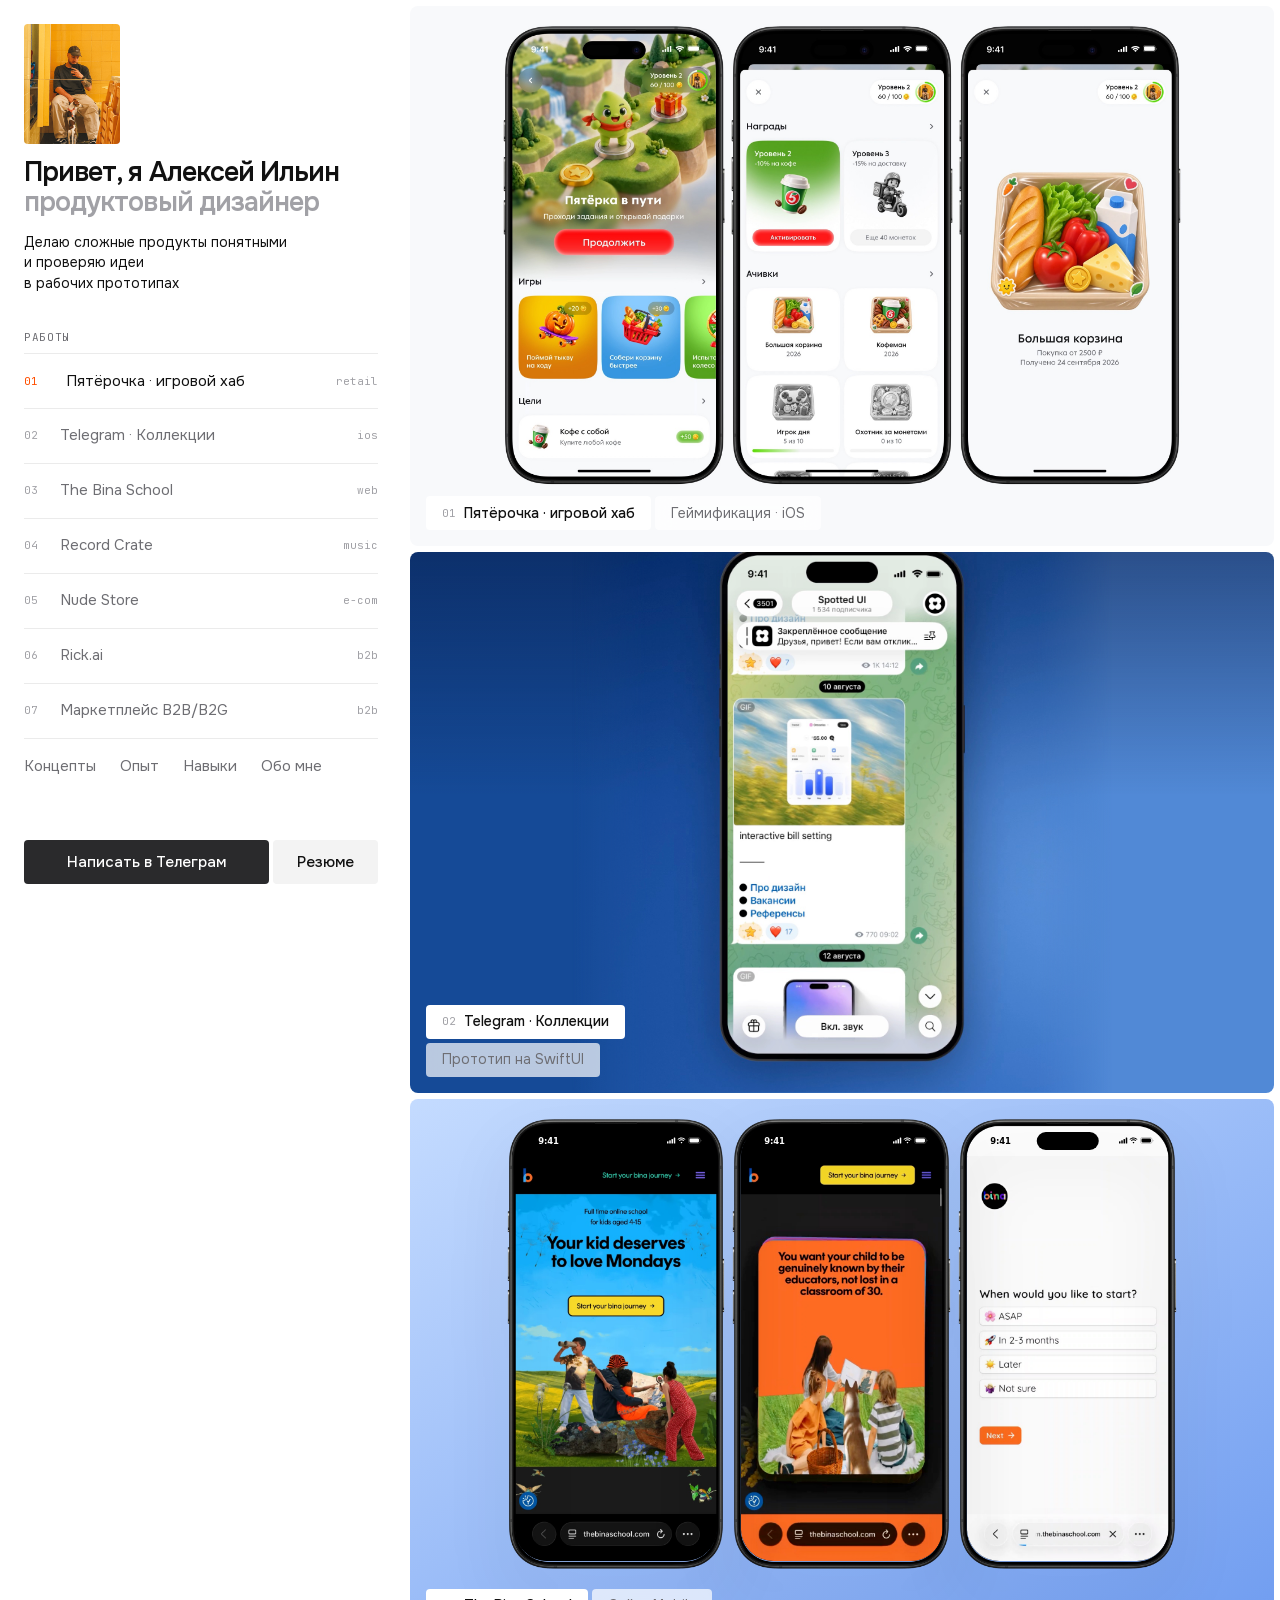
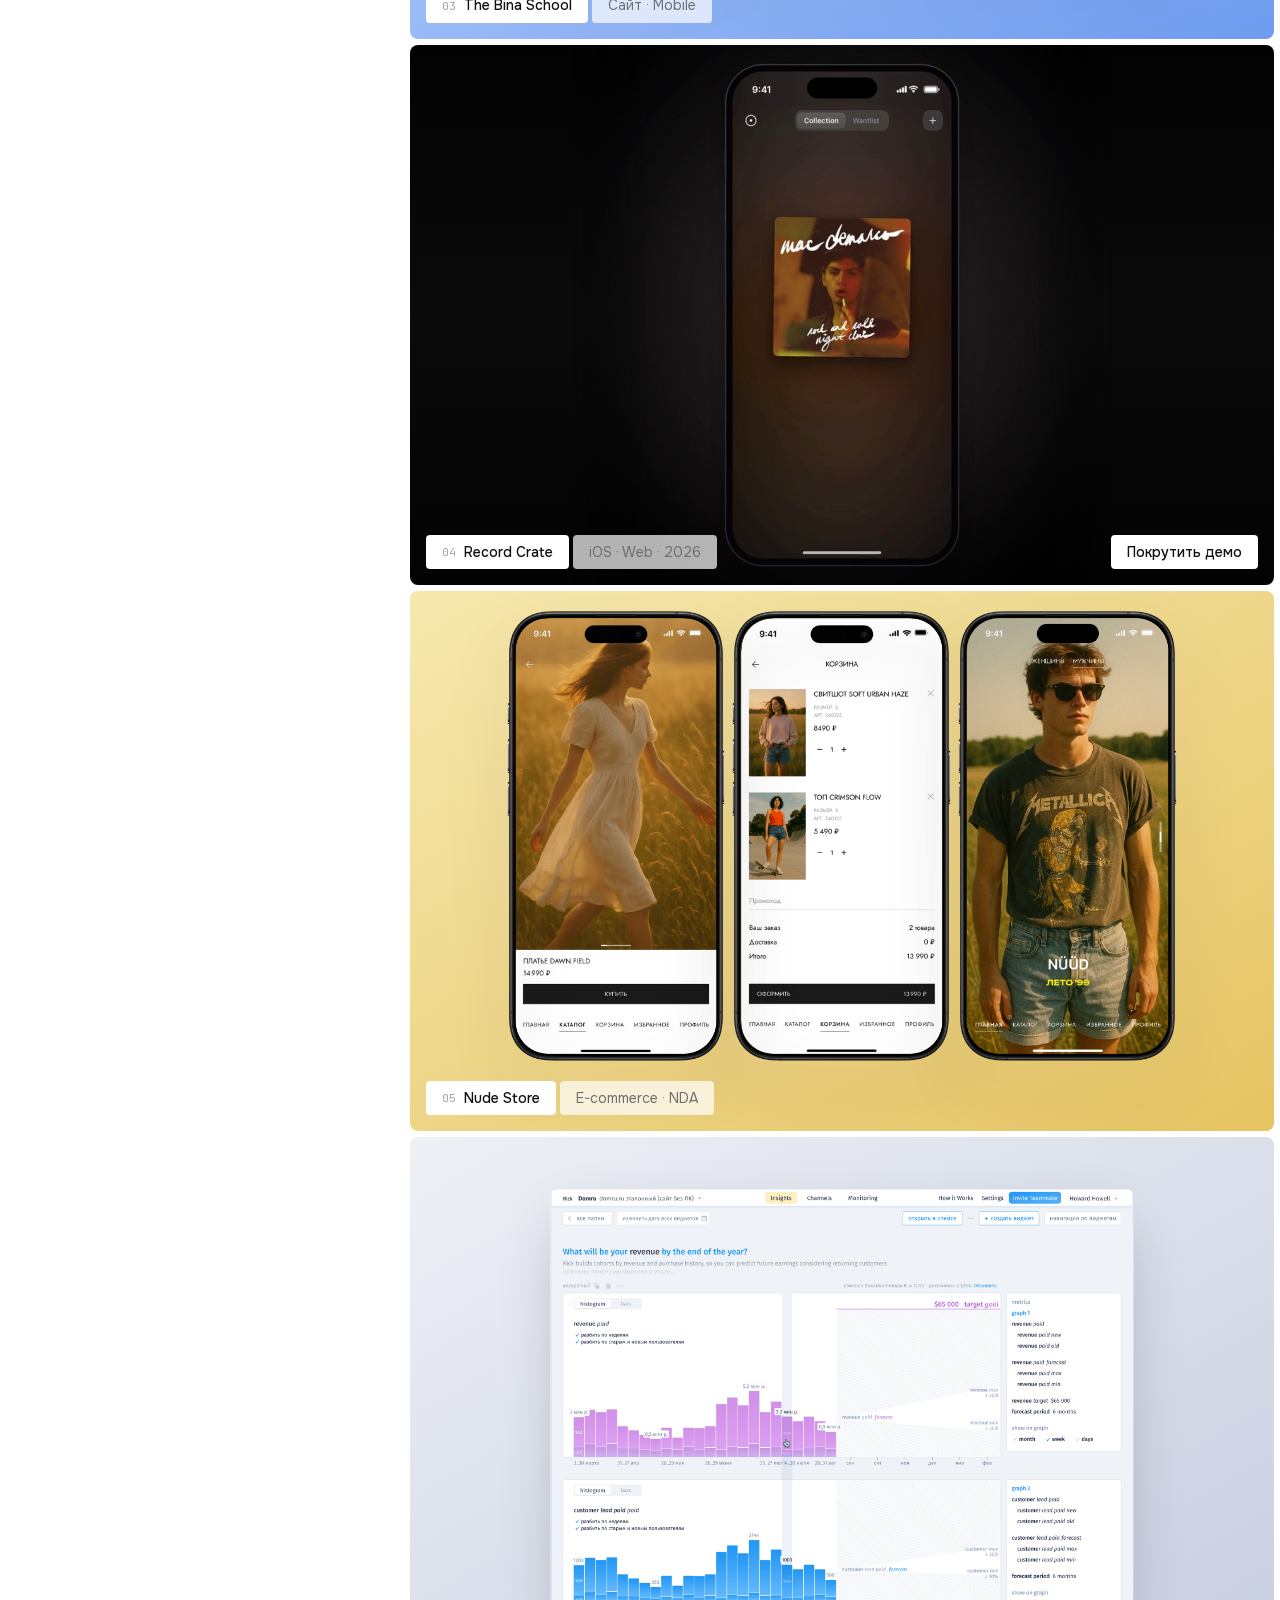
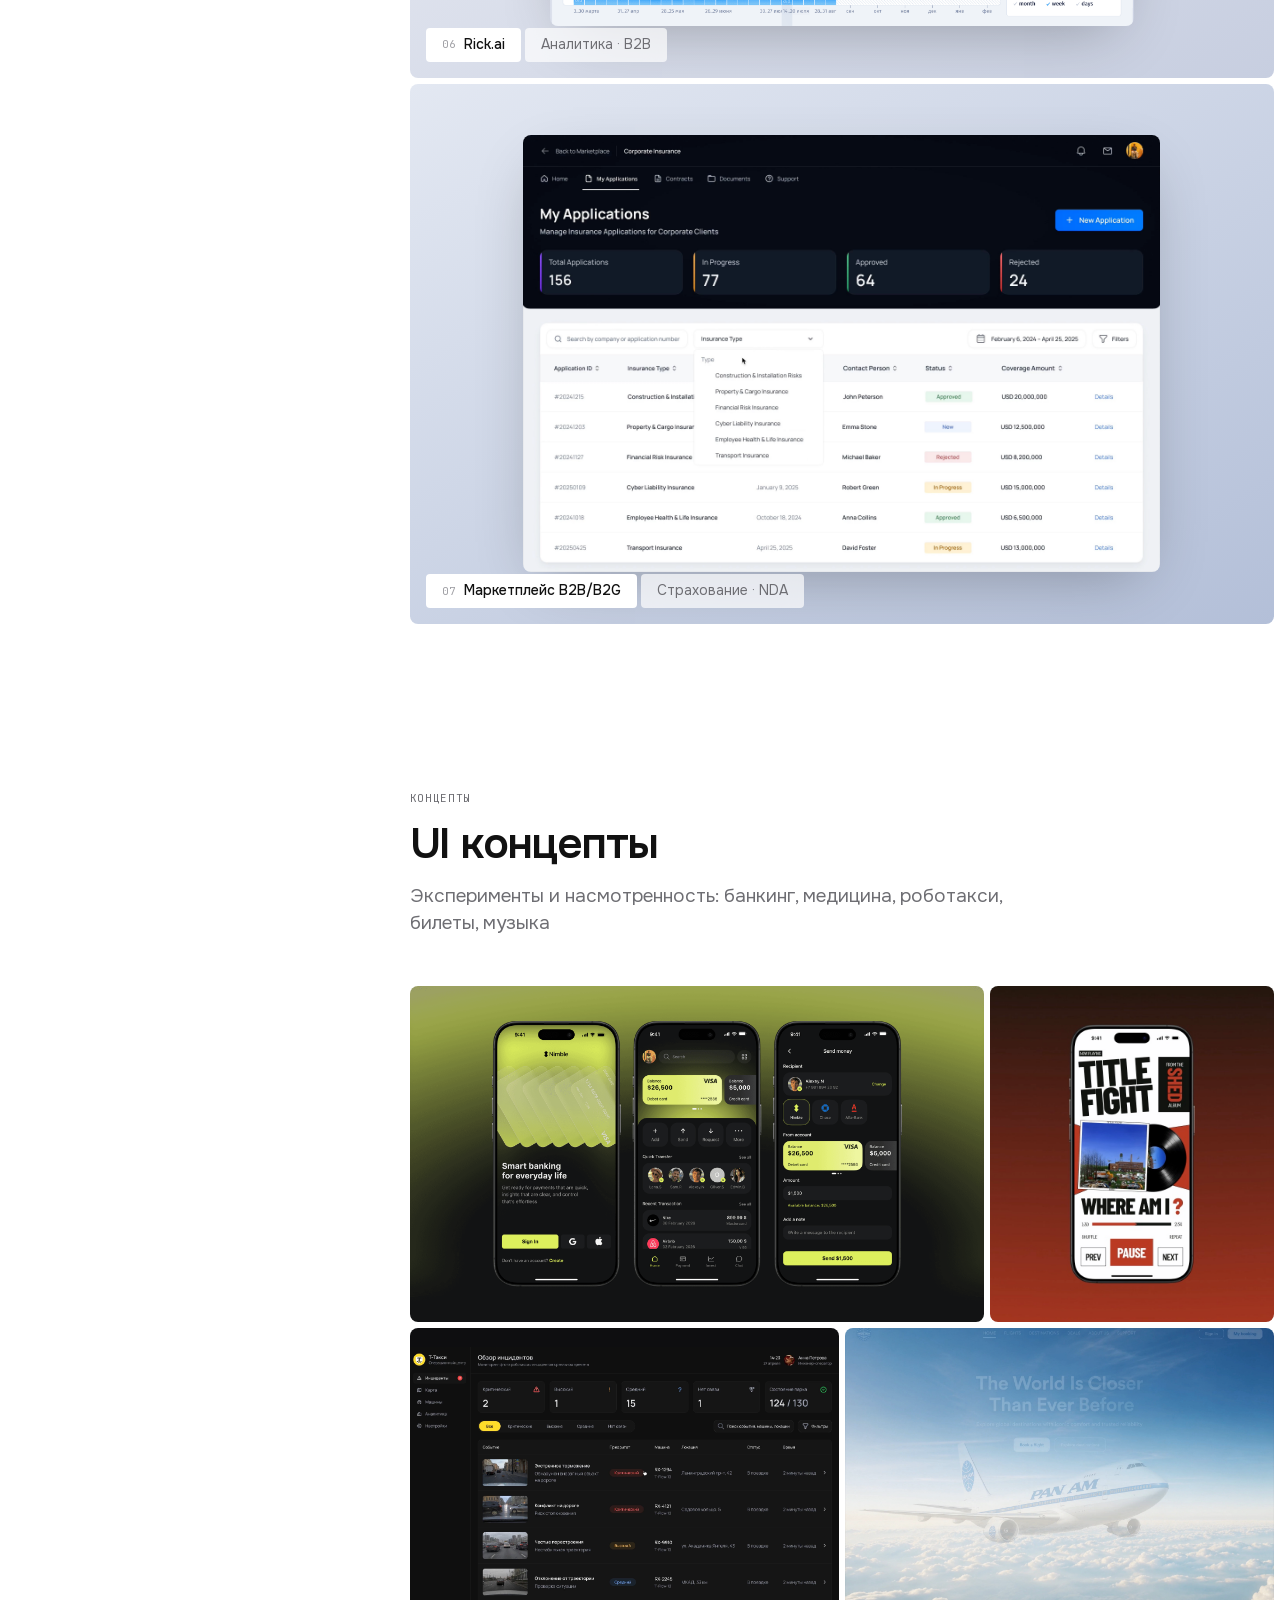
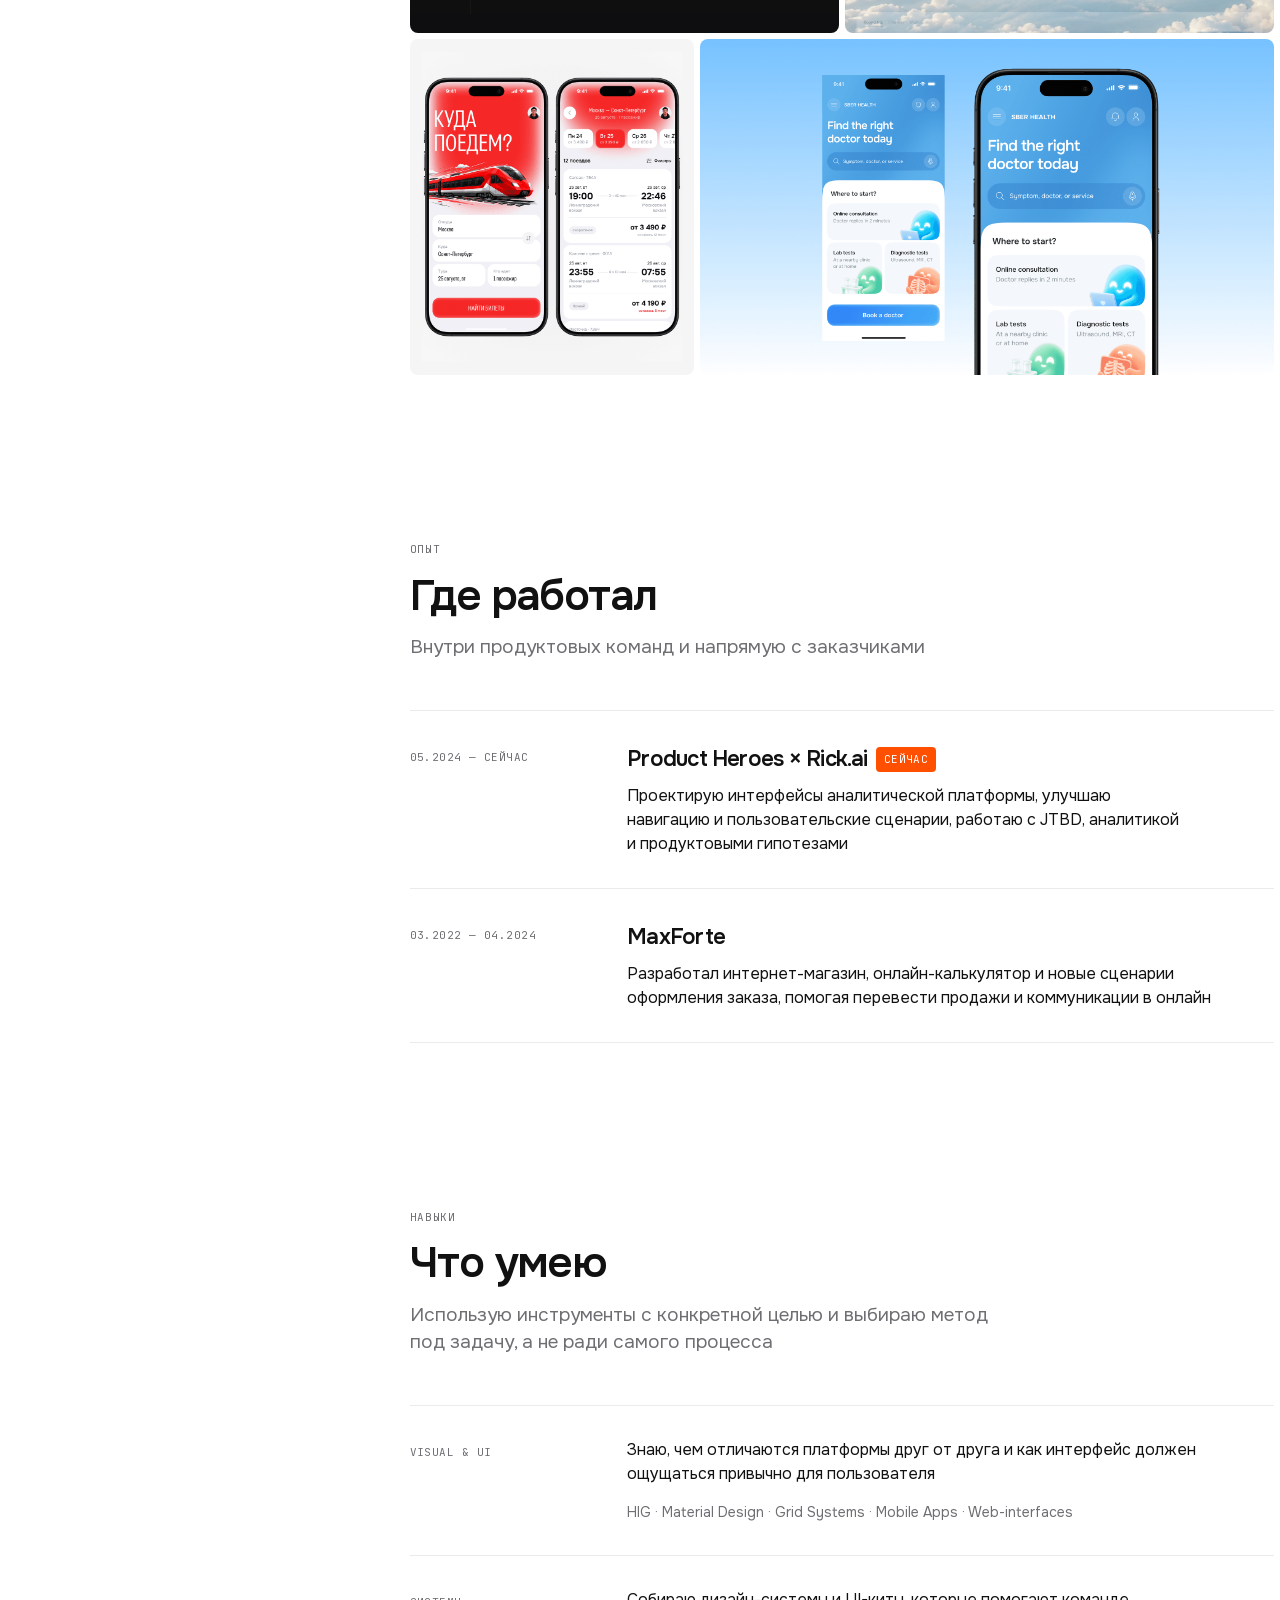
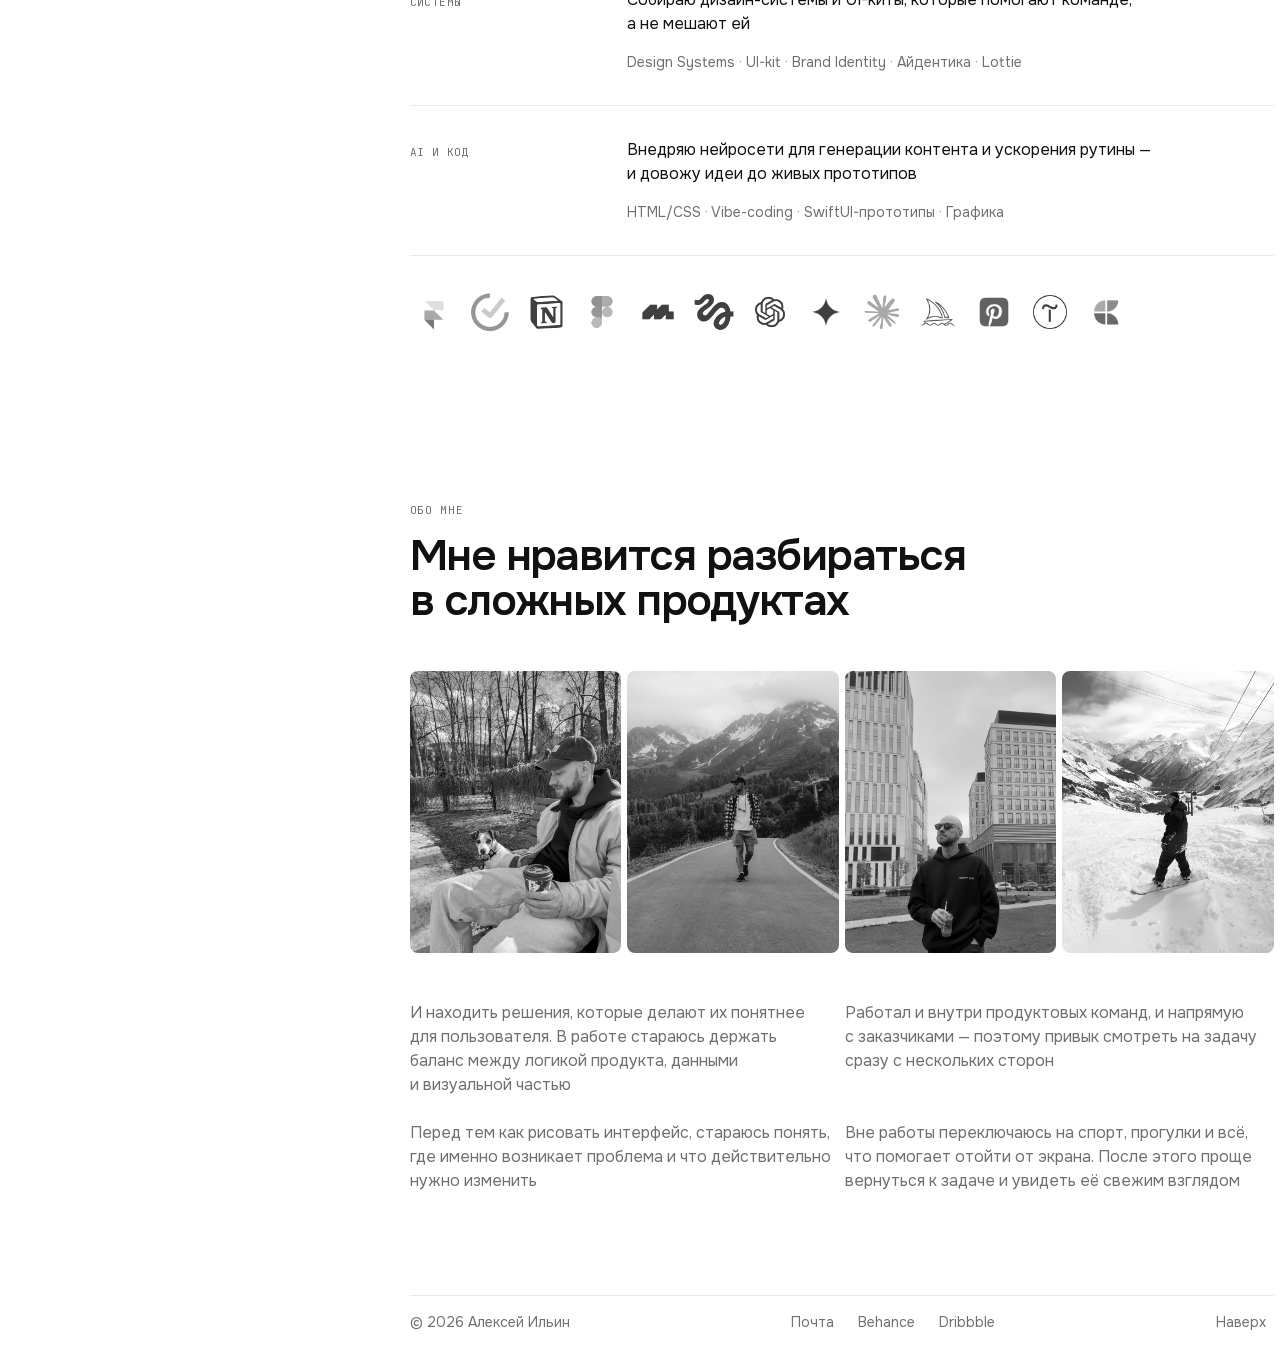
==== index.html @ 821bf7ff "Счётчик результата у Бины, кнопка при наведении темнеет Co-Authored-By: Claude Opus 5.5 <noreply@ant" ====
<!doctype html>
<html lang="ru">
<head>
  <meta charset="utf-8">
  <meta name="viewport" content="width=device-width, initial-scale=1, viewport-fit=cover">
  <title>Алексей Ильин — продуктовый дизайнер</title>
  <meta name="description" content="Портфолио продуктового дизайнера Алексея Ильина: аналитические платформы, e-commerce, мобильные приложения и концепты.">
  <meta name="theme-color" content="#ffffff">
  <meta property="og:title" content="Алексей Ильин — продуктовый дизайнер">
  <meta property="og:description" content="Делаю сложные продукты понятными — от аналитических платформ до интернет-магазинов">
  <meta property="og:image" content="assets/new/crate.jpg">
  <link rel="icon" href="assets/favicon-32.png" sizes="32x32" type="image/png">
  <link rel="icon" href="assets/favicon-64.png" sizes="64x64" type="image/png">
  <link rel="apple-touch-icon" href="assets/apple-touch-icon.png">
  <link rel="stylesheet" href="fonts.css?v=3">
  <link rel="stylesheet" href="styles.css?v=77">
  <!-- Яндекс Метрика: посещения, вебвизор и цели (Телеграм, резюме, кейсы, демо) -->
  <script>
    (function(m,e,t,r,i,k,a){m[i]=m[i]||function(){(m[i].a=m[i].a||[]).push(arguments)};
    m[i].l=1*new Date();
    for (var j = 0; j < document.scripts.length; j++) {if (document.scripts[j].src === r) { return; }}
    k=e.createElement(t),a=e.getElementsByTagName(t)[0],k.async=1,k.src=r,a.parentNode.insertBefore(k,a)})
    (window, document, "script", "https://mc.yandex.ru/metrika/tag.js?id=113889488", "ym");
    ym(113889488, "init", { ssr: true, webvisor: true, clickmap: true, accurateTrackBounce: true, trackLinks: true });
  </script>
</head>
<body>
  <noscript><div><img src="https://mc.yandex.ru/watch/113889488" style="position:absolute; left:-9999px;" alt=""></div></noscript>
  <div class="layout">
    <!-- Левая колонка: закреплена на десктопе -->
    <aside class="intro" id="top">
      <header class="profile">
        <img class="profile__photo" src="assets/avatar.jpg" alt="Алексей Ильин" width="372" height="512">
        <h1>Привет, я&nbsp;Алексей&nbsp;Ильин<br><span>продуктовый дизайнер</span></h1>
      </header>

      <p class="lead">Делаю сложные продукты понятными и&nbsp;проверяю идеи<br class="br-desktop"> в&nbsp;рабочих прототипах</p>

      <!-- Работы и разделы — одна навигационная группа; контакты отдельно внизу -->
      <div class="nav-block">
      <nav class="index line--works" aria-label="Работы">
        <span class="eyebrow">Работы</span>
        <a href="#case-01" data-target="case-01"><b>01</b><span>Пятёрочка · игровой хаб</span><em>retail</em></a>
        <a href="#case-02" data-target="case-02"><b>02</b><span>Telegram · Коллекции</span><em>ios</em></a>
        <a href="#case-03" data-target="case-03"><b>03</b><span>The Bina School</span><em>web</em></a>
        <a href="#case-04" data-target="case-04"><b>04</b><span>Record Crate</span><em>music</em></a>
        <a href="#case-05" data-target="case-05"><b>05</b><span>Nude Store</span><em>e-com</em></a>
        <a href="#case-06" data-target="case-06"><b>06</b><span>Rick.ai</span><em>b2b</em></a>
        <a href="#case-07" data-target="case-07"><b>07</b><span>Маркетплейс B2B/B2G</span><em>b2b</em></a>
      </nav>
      <nav class="sections" aria-label="Разделы">
        <a href="#concepts" data-target="concepts">Концепты</a>
        <a href="#experience" data-target="experience">Опыт</a>
        <a href="#skills" data-target="skills">Навыки</a>
        <a href="#about" data-target="about">Обо&nbsp;мне</a>
      </nav>
      </div>

      <div class="contact">
        <div class="actions">
          <a class="btn btn--primary" href="https://t.me/alexanimal" target="_blank" rel="noopener">Написать в&nbsp;Телеграм</a>
          <a class="btn" href="https://docs.google.com/document/d/1sTrpl-XUrUpNoLDVwXsISRm1s8lqDhU_dGN__ldNFXg/edit?usp=sharing" target="_blank" rel="noopener">Резюме</a>
        </div>
      </div>
    </aside>

    <!-- Правая колонка: работы и всё остальное -->
    <main class="work">
      <article class="case" id="case-01" data-index="01" style="--bg: #f8f9fb">
        <div class="case__media case__media--cover">
          <video class="lazy-video" muted loop playsinline preload="none" poster="assets/work/x5.jpg" data-src="assets/work/x5.mp4"></video>
        </div>
        <div class="case__bar">
          <span class="chip"><b>01</b> Пятёрочка · игровой хаб</span>
          <span class="chip chip--ghost">Геймификация · iOS</span>
        </div>
        <div class="case__about">
          <h2>Пятёрочка · игровой хаб</h2>
          <p class="case__meta">Мобильное приложение · геймификация · 2026</p>
          <div class="story">
            <div class="story__row"><h3>Проблема</h3><div><p>Игры, задания и&nbsp;промоакции разбросаны по&nbsp;приложению и&nbsp;не&nbsp;связаны между&nbsp;собой. Пользователь каждый раз заново ищет, где&nbsp;активность и&nbsp;что&nbsp;он&nbsp;получит. Нет общего прогресса и&nbsp;места, куда хочется вернуться, поэтому геймификация выглядит набором разовых кампаний</p></div></div>
            <div class="story__row"><h3>Решение</h3><div><p>Единый игровой хаб с&nbsp;общим XP-прогрессом: покупки, задания и&nbsp;игры двигают один уровень. Наверху не&nbsp;каталог игр, а&nbsp;сам пользователь: его&nbsp;прогресс, ближайшая награда и&nbsp;действие, которое к&nbsp;ней приблизит. Игры сохраняют свои правила, а&nbsp;сезонный контент обновляется внутри постоянной системы</p></div></div>
            <div class="story__row"><h3>Итог</h3><div><p>Цикл «действие → XP → награда → следующая цель → возвращение». Успех меряем по&nbsp;возвращаемости в&nbsp;хаб и&nbsp;конверсии из&nbsp;хаба в&nbsp;покупку</p></div></div>
          </div>
        </div>
      </article>

      <article class="case" id="case-02" data-index="02" style="--bg: linear-gradient(180deg, rgba(4,22,64,.5), rgba(4,22,64,0) 45%), linear-gradient(90deg, #154a97 19%, #5189d6 81%)">
        <div class="case__media case__media--contain">
          <video class="lazy-video" muted loop playsinline preload="none" poster="assets/new/tg.jpg" data-src="assets/new/tg.mp4"></video>
        </div>
        <div class="case__bar">
          <span class="chip"><b>02</b> Telegram · Коллекции</span>
          <span class="chip chip--ghost">Прототип на SwiftUI</span>
        </div>
        <div class="case__about">
          <h2>Коллекции в&nbsp;Избранном</h2>
          <p class="case__meta">Фича для&nbsp;Telegram · iOS · прототип на&nbsp;SwiftUI</p>
          <div class="story">
            <div class="story__row"><h3>Проблема</h3><div><p>Сохранённые посты падают в&nbsp;Избранное одной кучей или&nbsp;раскладываются по&nbsp;каналам, откуда взяты. А&nbsp;хочется по&nbsp;своим темам: дизайн, мемы, работа. Теги в&nbsp;Premium нужно проставлять отдельно, после&nbsp;сохранения, и&nbsp;про&nbsp;них легко забыть</p></div></div>
            <div class="story__row"><h3>Решение</h3><div><p>Пересылаешь пост в&nbsp;Избранное и&nbsp;сразу выбираешь коллекцию или&nbsp;создаёшь новую, без&nbsp;лишнего шага. В&nbsp;Избранном появляется вкладка «Коллекции», и&nbsp;свежая сохранёнка поднимает папку наверх</p></div></div>
            <div class="story__row"><h3>Итог</h3><div><p>Живой прототип на&nbsp;SwiftUI, который повторяет нативный Telegram</p></div></div>
          </div>
        </div>
      </article>

      <article class="case" id="case-03" data-index="03" style="--bg: linear-gradient(150deg,#c4dbff,#6f9cf0)">
        <div class="case__media case__media--phones">
          <div class="device"><div class="device__screen device__screen--rec"><img src="assets/work/bina-home.jpg" alt="Главная The Bina School"></div><img class="device__frame" src="assets/iphone-frame.png" alt="" aria-hidden="true"></div>
          <div class="device"><div class="device__screen device__screen--rec"><video class="lazy-video" muted loop playsinline preload="none" poster="assets/work/bina-cards.jpg" data-src="assets/work/bina-cards.mp4"></video></div><img class="device__frame" src="assets/iphone-frame.png" alt="" aria-hidden="true"></div>
          <div class="device"><div class="device__screen device__screen--rec device__screen--light"><video class="lazy-video" muted loop playsinline preload="none" poster="assets/work/bina-quiz.jpg" data-src="assets/work/bina-quiz.mp4"></video></div><img class="device__frame" src="assets/iphone-frame.png" alt="" aria-hidden="true"></div>
        </div>
        <div class="case__bar">
          <span class="chip"><b>03</b> The Bina School</span>
          <span class="chip chip--ghost">Сайт · Mobile</span>
        </div>
        <div class="case__about">
          <h2>The Bina School</h2>
          <p class="case__meta">Международная онлайн-школа · квиз записи на&nbsp;звонок</p>
          <div class="story">
            <div class="story__row"><h3>Проблема</h3><div><p>В&nbsp;квизе перед&nbsp;звонком с&nbsp;менеджером было около 20&nbsp;вопросов, а&nbsp;контакт и&nbsp;запись стояли в&nbsp;самом конце. Пользователь уставал раньше, чем становился лидом</p></div></div>
            <div class="story__row"><h3>Решение</h3><div><p>Разобрал воронку по&nbsp;шагам и&nbsp;записи Вебвизора, нашёл три точки отвала. Сократил квиз с&nbsp;20&nbsp;вопросов до&nbsp;8, ценность показал в&nbsp;начале, к&nbsp;личным вопросам добавил «зачем спрашиваем», цену перенёс ближе к&nbsp;концу</p></div></div>
            <div class="story__row"><h3>Итог</h3><div><p class="story__num">5% → 18%</p><p>Конверсия из&nbsp;квиза в&nbsp;запись на&nbsp;звонок. Отвал на&nbsp;первом экране снизился с&nbsp;32% до&nbsp;19%</p></div></div>
          </div>
        </div>
      </article>

      <article class="case" id="case-04" data-index="04" style="--bg: linear-gradient(180deg, #030303, #0a0a0a 50%, #030303)">
        <div class="case__media case__media--contain">
          <video class="lazy-video" muted loop playsinline preload="none" poster="assets/new/crate.jpg" data-src="assets/new/crate.mp4"></video>
        </div>
        <div class="case__bar">
          <span class="chip"><b>04</b> Record Crate</span>
          <span class="chip chip--ghost">iOS · Web · 2026</span>
          <button class="chip chip--btn" data-demo="crate.html">Покрутить демо</button>
        </div>
        <div class="case__about">
          <h2>Record Crate</h2>
          <p class="case__meta">Пет-проект · iOS · Web · 2026</p>
          <div class="story">
            <div class="story__row"><h3>Проблема</h3><div><p>Приложения для&nbsp;винила вроде Discogs&nbsp;— это каталоги и&nbsp;таблицы. Коллекцию они&nbsp;учитывают хорошо, но&nbsp;в&nbsp;них нет главного удовольствия: перебирать конверты и&nbsp;доставать пластинку</p></div></div>
            <div class="story__row"><h3>Решение</h3><div><p>Веер конвертов с&nbsp;инерцией, пружинами и&nbsp;хаптиком, фон подсвечивается цветом обложки. Пластинка выезжает из&nbsp;конверта и&nbsp;вращается, на&nbsp;обороте трек-лист. Есть импорт из&nbsp;Discogs, wantlist с&nbsp;ценами и&nbsp;кнопка «Слушать» в&nbsp;стримингах</p></div></div>
            <div class="story__row"><h3>Итог</h3><div><p>Приложение работает на&nbsp;iOS и&nbsp;в&nbsp;вебе, демо можно покрутить прямо здесь</p></div></div>
          </div>
          <button class="sheet__btn" data-demo="crate.html">Покрутить демо</button>
        </div>
      </article>

      <article class="case" id="case-05" data-index="05" style="--bg: linear-gradient(150deg,#f6e8ae,#e6c463)">
        <div class="case__media case__media--phones">
          <div class="device"><div class="device__screen"><img src="assets/work/nude-screen-1.jpg" alt="Главная Nude Store"></div><img class="device__frame" src="assets/iphone-frame.png" alt="" aria-hidden="true"></div>
          <div class="device"><div class="device__screen"><img src="assets/work/nude-screen-2.jpg" alt="Корзина Nude Store"></div><img class="device__frame" src="assets/iphone-frame.png" alt="" aria-hidden="true"></div>
          <div class="device"><div class="device__screen device__screen--island"><video class="lazy-video" muted loop playsinline preload="none" poster="assets/work/nude.jpg" data-src="assets/work/nude.mp4"></video></div><img class="device__frame" src="assets/iphone-frame.png" alt="" aria-hidden="true"></div>
        </div>
        <div class="case__bar">
          <span class="chip"><b>05</b> Nude Store</span>
          <span class="chip chip--ghost">E-commerce · NDA</span>
        </div>
        <div class="case__about">
          <h2>Nude Store</h2>
          <p class="case__meta">E-commerce · кейс обезличен по&nbsp;NDA</p>
          <div class="story">
            <div class="story__row"><h3>Проблема</h3><div><p>Бренд продаёт настроение, а&nbsp;типичный интерфейс магазина топит фотографии в&nbsp;фильтрах, плашках и&nbsp;кнопках, и&nbsp;одежда выглядит как&nbsp;товар на&nbsp;маркетплейсе</p></div></div>
            <div class="story__row"><h3>Решение</h3><div><p>Редакционный подход: фото на&nbsp;весь экран, интерфейс отходит на&nbsp;второй план. В&nbsp;карточке только название, цена и&nbsp;одна кнопка «Купить». Корзина прозрачная: размер, артикул, доставка и&nbsp;итоговая сумма прямо на&nbsp;кнопке оформления</p></div></div>
          </div>
        </div>
      </article>

      <article class="case" id="case-06" data-index="06" style="--bg: linear-gradient(150deg,#eef0f6,#c7cee0)">
        <div class="case__media case__media--shot">
          <img src="assets/work/rick.png" alt="Дашборд Rick.ai" loading="lazy">
        </div>
        <div class="case__bar">
          <span class="chip"><b>06</b> Rick.ai</span>
          <span class="chip chip--ghost">Аналитика · B2B</span>
        </div>
        <div class="case__about">
          <h2>Rick.ai</h2>
          <p class="case__meta">Платформа сквозной аналитики · объяснение метрик</p>
          <div class="story">
            <div class="story__row"><h3>Проблема</h3><div><p>В&nbsp;виджете десятки показателей. Пользователь видит «$3.8», но&nbsp;не&nbsp;понимает, что&nbsp;это значит для&nbsp;бизнеса, как&nbsp;посчитано и&nbsp;когда&nbsp;применять, и&nbsp;за&nbsp;ответом уходит в&nbsp;документацию</p></div></div>
            <div class="story__row"><h3>Решение</h3><div><p>Объяснение появляется по&nbsp;наведению прямо рядом с&nbsp;цифрой и&nbsp;рассказывает историю на&nbsp;данных самого пользователя: «потратили $14&nbsp;629, получили 3&nbsp;826 лидов». Дальше идут формула и&nbsp;подсказка, когда&nbsp;применять метрику</p></div></div>
            <div class="story__row"><h3>Дальше</h3><div><p>Кнопка «Как&nbsp;проверить цифру?», которая отправляет вопрос в&nbsp;чат вместе с&nbsp;контекстом виджета</p></div></div>
          </div>
        </div>
      </article>

      <article class="case" id="case-07" data-index="07" style="--bg: linear-gradient(150deg,#e3e8f2,#b3bfd8)">
        <div class="case__media case__media--shot">
          <video class="lazy-video" muted loop playsinline preload="none" poster="assets/work/b2b.jpg" data-src="assets/work/b2b.mp4"></video>
        </div>
        <div class="case__bar">
          <span class="chip"><b>07</b> Маркетплейс B2B/B2G</span>
          <span class="chip chip--ghost">Страхование · NDA</span>
        </div>
        <div class="case__about">
          <h2>Маркетплейс услуг для&nbsp;B2B и&nbsp;B2G</h2>
          <p class="case__meta">Страхование юрлиц · кейс обезличен по&nbsp;NDA</p>
          <div class="story">
            <div class="story__row"><h3>Проблема</h3><div><p>У&nbsp;корпоративного клиента десятки заявок по&nbsp;разным видам страхования, и&nbsp;понять, что&nbsp;в&nbsp;работе, что&nbsp;одобрено и&nbsp;что&nbsp;отклонено, можно только через&nbsp;переписку с&nbsp;менеджером</p></div></div>
            <div class="story__row"><h3>Решение</h3><div><p>Личный кабинет, где&nbsp;сверху сводка по&nbsp;статусам (всего, в&nbsp;работе, одобрено, отклонено), а&nbsp;ниже таблица заявок с&nbsp;поиском, фильтром по&nbsp;виду страхования и&nbsp;периоду. Новая заявка создаётся одной кнопкой, договоры и&nbsp;документы лежат рядом</p></div></div>
          </div>
        </div>
      </article>

      <!-- Концепты -->
      <section class="block" id="concepts">
        <header class="block__head"><span class="eyebrow">Концепты</span><h2>UI концепты</h2><p>Эксперименты и&nbsp;насмотренность: банкинг, медицина, роботакси, билеты, музыка</p></header>
        <div class="bento">
          <figure class="span-4" style="--nat: 6400 / 3744"><img src="assets/concepts/c2.png" alt="Концепт банковского приложения" loading="lazy"></figure>
          <figure class="span-2 fill" style="--nat: 1100 / 1080; --zoom: 1.25; --m-zoom: 1.5"><video class="lazy-video" muted loop playsinline preload="none" poster="assets/concepts/c5.jpg" data-src="assets/concepts/c5.mp4"></video></figure>
          <figure class="span-3 fit" style="--fig-bg: #0e0e10; --nat: 2870 / 1788"><video class="lazy-video" muted loop playsinline preload="none" poster="assets/concepts/c3.jpg" data-src="assets/concepts/c3.mp4"></video></figure>
          <figure class="span-3" style="--nat: 3144 / 2240"><video class="lazy-video" muted loop playsinline preload="none" poster="assets/concepts/c7.jpg" data-src="assets/concepts/c7.mp4"></video></figure>
          <figure class="span-2 fill" style="--fig-bg: #f5f5f5; --nat: 4400 / 4320; --zoom: 0.92"><img src="assets/concepts/c6.png" alt="Концепт покупки ж/д билетов" loading="lazy"></figure>
          <figure class="span-4" style="--nat: 6400 / 3744"><img src="assets/concepts/c1.png" alt="Концепт медицинского приложения" loading="lazy"></figure>
        </div>
      </section>

      <!-- Опыт -->
      <section class="block" id="experience">
        <header class="block__head"><span class="eyebrow">Опыт</span><h2>Где&nbsp;работал</h2><p>Внутри продуктовых команд и&nbsp;напрямую с&nbsp;заказчиками</p></header>
        <div class="rows">
          <div class="row">
            <span class="row__date">05.2024&nbsp;— сейчас</span>
            <div><h3>Product Heroes × Rick.ai <i class="tag-now">сейчас</i></h3><p>Проектирую интерфейсы аналитической платформы, улучшаю навигацию и&nbsp;пользовательские сценарии, работаю с&nbsp;JTBD, аналитикой и&nbsp;продуктовыми гипотезами</p></div>
          </div>
          <div class="row">
            <span class="row__date">03.2022&nbsp;— 04.2024</span>
            <div><h3>MaxForte</h3><p>Разработал интернет-магазин, онлайн-калькулятор и&nbsp;новые сценарии оформления заказа, помогая перевести продажи и&nbsp;коммуникации в&nbsp;онлайн</p></div>
          </div>
        </div>
      </section>

      <!-- Навыки -->
      <section class="block" id="skills">
        <header class="block__head"><span class="eyebrow">Навыки</span><h2>Что&nbsp;умею</h2><p>Использую инструменты с&nbsp;конкретной целью и&nbsp;выбираю метод под&nbsp;задачу, а&nbsp;не&nbsp;ради самого процесса</p></header>
        <div class="rows">
          <div class="row">
            <span class="row__date">Visual &amp; UI</span>
            <div><p>Знаю, чем&nbsp;отличаются платформы друг от&nbsp;друга и&nbsp;как&nbsp;интерфейс должен ощущаться привычно для&nbsp;пользователя</p><p class="list">HIG · Material Design · Grid Systems · Mobile Apps · Web-interfaces</p></div>
          </div>
          <div class="row">
            <span class="row__date">Системы</span>
            <div><p>Собираю дизайн-системы и&nbsp;UI-киты, которые помогают команде, а&nbsp;не&nbsp;мешают ей</p><p class="list">Design Systems · UI-kit · Brand Identity · Айдентика · Lottie</p></div>
          </div>
          <div class="row">
            <span class="row__date">AI и&nbsp;код</span>
            <div><p>Внедряю нейросети для&nbsp;генерации контента и&nbsp;ускорения рутины&nbsp;— и&nbsp;довожу идеи до&nbsp;живых прототипов</p><p class="list">HTML/CSS · Vibe-coding · SwiftUI-прототипы · Графика</p></div>
          </div>
        </div>
        <div class="tools" aria-label="Инструменты">
          <img src="assets/tools/t1.png" alt=""><img src="assets/tools/t2.png" alt=""><img src="assets/tools/t3.png" alt=""><img src="assets/tools/t4.png" alt=""><img src="assets/tools/t5.png" alt=""><img src="assets/tools/t6.png" alt=""><img src="assets/tools/t7.png" alt=""><img src="assets/tools/t8.png" alt=""><img src="assets/tools/t9.png" alt=""><img src="assets/tools/t10.png" alt=""><img src="assets/tools/t11.png" alt=""><img src="assets/tools/t12.png" alt=""><img src="assets/tools/t13.png" alt="">
        </div>
      </section>

      <!-- Обо мне -->
      <section class="block" id="about">
        <header class="block__head"><span class="eyebrow">Обо&nbsp;мне</span><h2>Мне&nbsp;нравится разбираться в&nbsp;сложных продуктах</h2></header>
        <div class="photos">
          <img src="assets/about/8PV7jIolYNZdfS3q8WeL6yW9eU.jpg" alt="" loading="lazy">
          <img src="assets/about/G6LbH5DGniWimvGcT8dl81g0g1g.jpg" alt="" loading="lazy">
          <img src="assets/about/Q3R2uDHuQoPPUZLZtouUqZXQy1I.jpg" alt="" loading="lazy">
          <img src="assets/about/tiEcsqMaIbynhCHzqR3rdQhNJrg.jpg" alt="" loading="lazy">
        </div>
        <div class="cols">
          <p>И&nbsp;находить решения, которые делают их&nbsp;понятнее для&nbsp;пользователя. В&nbsp;работе стараюсь держать баланс между&nbsp;логикой продукта, данными и&nbsp;визуальной частью</p>
          <p>Работал и&nbsp;внутри продуктовых команд, и&nbsp;напрямую с&nbsp;заказчиками&nbsp;— поэтому привык смотреть на&nbsp;задачу сразу с&nbsp;нескольких сторон</p>
          <p>Перед&nbsp;тем&nbsp;как&nbsp;рисовать интерфейс, стараюсь понять, где&nbsp;именно возникает проблема и&nbsp;что&nbsp;действительно нужно изменить</p>
          <p>Вне&nbsp;работы переключаюсь на&nbsp;спорт, прогулки и&nbsp;всё, что&nbsp;помогает отойти от&nbsp;экрана. После&nbsp;этого проще вернуться к&nbsp;задаче и&nbsp;увидеть её&nbsp;свежим взглядом</p>
        </div>
      </section>

      <footer class="footer">
        <!-- На десктопе кнопка «Написать» всегда видна в левой колонке, здесь она нужна только на телефоне -->
        <a class="btn btn--primary footer__cta" href="https://t.me/alexanimal" target="_blank" rel="noopener">Написать в&nbsp;Телеграм</a>
        <div class="footer__row">
          <span>© 2026 Алексей Ильин</span>
          <nav class="footer__links" aria-label="Контакты">
            <a href="mailto:alexanimall@gmail.com">Почта</a>
            <a href="https://www.behance.net/alexanimal9bf9" target="_blank" rel="noopener">Behance</a>
            <a href="https://dribbble.com/xalexanimalx" target="_blank" rel="noopener">Dribbble</a>
          </nav>
          <a href="#top">Наверх</a>
        </div>
      </footer>
    </main>
  </div>

  <dialog class="sheet" id="sheet" aria-label="Описание проекта">
    <div class="sheet__panel">
      <div class="sheet__top"><span data-sheet-index></span><button class="sheet__close" aria-label="Закрыть">Закрыть ✕</button></div>
      <div class="sheet__media" data-sheet-media></div>
      <div class="sheet__body" data-sheet-body></div>
      <nav class="sheet__nav"><button data-sheet-step="-1">Предыдущий</button><button data-sheet-step="1">Следующий</button></nav>
    </div>
  </dialog>

  <dialog class="demo" id="demo" aria-label="Живое демо Record Crate">
    <button class="demo__close" aria-label="Закрыть">Закрыть ✕</button>
    <div class="demo__phone"><iframe title="Record Crate — демо" loading="lazy"></iframe></div>
    <p class="demo__hint">Тяните веер мышью · <a href="crate.html" target="_blank" rel="noopener">открыть на&nbsp;весь экран ↗</a></p>
  </dialog>

  <script src="main.js?v=22" defer></script>
</body>
</html>
---- fonts.css ----
/* Шрифты лежат в папке сайта, чтобы не зависеть от Google Fonts (кириллица и латиница) */
@font-face {
  font-family: 'JetBrains Mono';
  font-style: normal;
  font-weight: 400;
  font-display: swap;
  src: url(assets/fonts/jetbrains-mono-cyrillic-ffa6bb.woff2) format('woff2');
  unicode-range: U+0301, U+0400-045F, U+0490-0491, U+04B0-04B1, U+2116;
}
@font-face {
  font-family: 'JetBrains Mono';
  font-style: normal;
  font-weight: 400;
  font-display: swap;
  src: url(assets/fonts/jetbrains-mono-latin-1cd702.woff2) format('woff2');
  unicode-range: U+0000-00FF, U+0131, U+0152-0153, U+02BB-02BC, U+02C6, U+02DA, U+02DC, U+0304, U+0308, U+0329, U+2000-206F, U+20AC, U+2122, U+2191, U+2193, U+2212, U+2215, U+FEFF, U+FFFD;
}
@font-face {
  font-family: 'JetBrains Mono';
  font-style: normal;
  font-weight: 500;
  font-display: swap;
  src: url(assets/fonts/jetbrains-mono-cyrillic-ffa6bb.woff2) format('woff2');
  unicode-range: U+0301, U+0400-045F, U+0490-0491, U+04B0-04B1, U+2116;
}
@font-face {
  font-family: 'JetBrains Mono';
  font-style: normal;
  font-weight: 500;
  font-display: swap;
  src: url(assets/fonts/jetbrains-mono-latin-1cd702.woff2) format('woff2');
  unicode-range: U+0000-00FF, U+0131, U+0152-0153, U+02BB-02BC, U+02C6, U+02DA, U+02DC, U+0304, U+0308, U+0329, U+2000-206F, U+20AC, U+2122, U+2191, U+2193, U+2212, U+2215, U+FEFF, U+FFFD;
}
@font-face {
  font-family: 'Onest';
  font-style: normal;
  font-weight: 400;
  font-display: swap;
  src: url(assets/fonts/onest-cyrillic-8faa2f.woff2) format('woff2');
  unicode-range: U+0301, U+0400-045F, U+0490-0491, U+04B0-04B1, U+2116;
}
@font-face {
  font-family: 'Onest';
  font-style: normal;
  font-weight: 400;
  font-display: swap;
  src: url(assets/fonts/onest-latin-5ac482.woff2) format('woff2');
  unicode-range: U+0000-00FF, U+0131, U+0152-0153, U+02BB-02BC, U+02C6, U+02DA, U+02DC, U+0304, U+0308, U+0329, U+2000-206F, U+20AC, U+2122, U+2191, U+2193, U+2212, U+2215, U+FEFF, U+FFFD;
}
@font-face {
  font-family: 'Onest';
  font-style: normal;
  font-weight: 500;
  font-display: swap;
  src: url(assets/fonts/onest-cyrillic-8faa2f.woff2) format('woff2');
  unicode-range: U+0301, U+0400-045F, U+0490-0491, U+04B0-04B1, U+2116;
}
@font-face {
  font-family: 'Onest';
  font-style: normal;
  font-weight: 500;
  font-display: swap;
  src: url(assets/fonts/onest-latin-5ac482.woff2) format('woff2');
  unicode-range: U+0000-00FF, U+0131, U+0152-0153, U+02BB-02BC, U+02C6, U+02DA, U+02DC, U+0304, U+0308, U+0329, U+2000-206F, U+20AC, U+2122, U+2191, U+2193, U+2212, U+2215, U+FEFF, U+FFFD;
}
@font-face {
  font-family: 'Onest';
  font-style: normal;
  font-weight: 600;
  font-display: swap;
  src: url(assets/fonts/onest-cyrillic-8faa2f.woff2) format('woff2');
  unicode-range: U+0301, U+0400-045F, U+0490-0491, U+04B0-04B1, U+2116;
}
@font-face {
  font-family: 'Onest';
  font-style: normal;
  font-weight: 600;
  font-display: swap;
  src: url(assets/fonts/onest-latin-5ac482.woff2) format('woff2');
  unicode-range: U+0000-00FF, U+0131, U+0152-0153, U+02BB-02BC, U+02C6, U+02DA, U+02DC, U+0304, U+0308, U+0329, U+2000-206F, U+20AC, U+2122, U+2191, U+2193, U+2212, U+2215, U+FEFF, U+FFFD;
}
---- styles.css ----
:root {
  --paper: #ffffff;
  --paper-2: #f3f3f3;
  --ink: #111111;
  --btn: #2a2a2c; /* кнопка в покое светлее чёрного, чтобы при наведении уходить в чёрный */
  --ink-2: #6e6e73;
  --ink-3: #a1a1a6;
  --line: rgba(0, 0, 0, 0.08);
  --accent: #ff4f00;

  /* шаг отступов */
  --s1: 4px; --s2: 8px; --s3: 16px; --s4: 24px; --s5: 32px; --s6: 48px; --s7: 96px; --s8: 160px;
  --gap: 6px;
  --r: 8px;
  --r-sm: 4px; /* плашки и кнопки — прямоугольные */
  --intro-top: var(--s5); /* верхнее поле левой колонки — по нему выравниваются разделы при переходе */

  /* шрифты и размеры */
  --sans: "Onest", system-ui, -apple-system, sans-serif;
  --mono: "JetBrains Mono", ui-monospace, "SF Mono", Menlo, monospace;
  --fs-xs: 11px;   /* моно-подписи */
  --fs-sm: 14px;   /* вторичный текст */
  --fs: 16px;      /* основной */
  --fs-lead: 19px; /* лид */
  --fs-h3: 22px;
  --fs-h2: clamp(34px, 3.4vw, 50px);
  --fs-h1: clamp(26px, 2.1vw, 34px);

  --ease: cubic-bezier(0.22, 1, 0.36, 1);
  --ease-in: cubic-bezier(0.55, 0, 0.75, 0.2);
  color-scheme: light;
}

*, *::before, *::after { box-sizing: border-box; }
html { scroll-behavior: smooth; -webkit-text-size-adjust: 100%; }
body {
  margin: 0; background: var(--paper); color: var(--ink);
  font-family: var(--sans); font-size: var(--fs); line-height: 1.5;
  -webkit-font-smoothing: antialiased;
}
img, video { display: block; max-width: 100%; }
a { color: inherit; text-decoration: none; }
button { font: inherit; color: inherit; cursor: pointer; border: 0; background: none; padding: 0; }
h1, h2, h3, p, ul, dl, dd, figure { margin: 0; }
h1, h2, h3 { text-wrap: balance; }
p, li { text-wrap: pretty; }
::selection { background: var(--accent); color: #fff; }

.eyebrow { display: block; font-family: var(--mono); font-size: var(--fs-xs); letter-spacing: 0.06em; text-transform: uppercase; color: var(--ink-2); }

.layout { display: grid; grid-template-columns: minmax(360px, 32%) 1fr; }

/* ---------- Левая колонка ---------- */
.intro {
  position: sticky; top: 0; height: 100vh; height: 100dvh;
  display: flex; flex-direction: column;
  padding: var(--intro-top) var(--s5) var(--s4) var(--s4); overflow-y: auto; scrollbar-width: none;
}
.intro::-webkit-scrollbar { display: none; }

.sections a { transition: color 0.2s; }

/* Разделы продолжают список работ: та же линия и размер текста */
.sections { display: flex; flex-wrap: wrap; gap: var(--s1) var(--s4); padding: var(--s3) 0 0; border-top: 1px solid var(--line); font-size: 15px; color: var(--ink-2); }
.sections a:hover, .sections a.is-active { color: var(--ink); }

/* Вертикальные отступы колонки растут с высотой экрана — без пустоты внизу */
.profile { display: flex; flex-direction: column; align-items: flex-start; gap: clamp(12px, 1.6vh, 24px); }
.profile__photo { width: 96px; aspect-ratio: 4 / 5; height: auto; border-radius: var(--r-sm); object-fit: cover; object-position: 50% 30%; flex: none; }
/* Размер ограничен шириной колонки: имя занимает 11.7em и должно влезать в одну строку */
.profile h1 { font-weight: 600; font-size: min(var(--fs-h1), calc((max(360px, 32vw) - 56px) / 11.7)); line-height: 1.1; letter-spacing: -0.035em; }
.profile h1 span { color: var(--ink-3); }

/* Первая строка лида подстраивается под ширину колонки, «в рабочих прототипах» — всегда со второй строки */
.lead { margin-top: clamp(12px, 1.6vh, 24px); font-size: clamp(14px, calc((32vw - 56px) / 27), 17px); line-height: 1.45; }


/* Оглавление работ: подсвечивает то, что сейчас на экране */
.nav-block { flex: 1 0 auto; display: flex; flex-direction: column; }
/* Строки работ растут с высотой экрана, но не больше 64px — дальше место уходит в отступ перед контактами.
   Высота списка ровно 24px подписи и 7 строк по 64px: иначе под последней строкой остаётся лишний зазор */
.index { margin-top: clamp(24px, 4vh, 56px); flex: 1 0 auto; max-height: calc(24px + 7 * 64px); display: flex; flex-direction: column; }
.index .eyebrow { height: 24px; flex: none; }
.index > a {
  display: grid; grid-template-columns: 28px 1fr auto; align-items: center; gap: var(--s2);
  flex: 1 0 auto; max-height: 64px;
  padding: var(--s2) 0; border-top: 1px solid var(--line); color: var(--ink-2);
  transition: color 0.2s;
}
.index > a b { font-family: var(--mono); font-size: var(--fs-xs); font-weight: 400; color: var(--ink-3); transition: color 0.2s; }
.index > a span { font-size: 15px; transition: transform 0.35s var(--ease); }
.index > a em { font-family: var(--mono); font-style: normal; font-size: var(--fs-xs); color: var(--ink-3); }
.index > a:hover, .index > a.is-active { color: var(--ink); }
.index > a.is-active b { color: var(--accent); }
.index > a.is-active span { transform: translateX(6px); }

/* Явный отступ отделяет навигацию от контактов */
.contact { margin-top: clamp(40px, 7vh, 80px); }
.actions { display: grid; grid-template-columns: 1fr auto; gap: var(--s1); }
.btn {
  height: 44px; display: grid; place-items: center; padding: 0 var(--s4); border-radius: var(--r-sm);
  font-size: 15px; font-weight: 500; background: var(--paper-2); transition: background 0.2s, color 0.2s, transform 0.3s var(--ease);
}
.btn:hover { background: #000; color: var(--paper); }
.btn:active, .sheet__btn:active, .sheet__nav button:active, .sheet__close:active, .chip--btn:active, .demo__close:active { transform: scale(var(--press, 0.97)); }
.btn--primary { background: var(--btn); color: var(--paper); }

/* На невысоких экранах ужимаем поля колонки, чтобы кнопки помещались без скролла */
@media (max-height: 960px) and (min-width: 1025px) {
  :root { --intro-top: var(--s4); }
  .intro { padding-bottom: var(--s3); }
}
@media (max-height: 780px) and (min-width: 1025px) {
  .index > a { padding: var(--s1) 0; }
}

/* ---------- Правая колонка ---------- */
.work { padding: var(--gap); padding-left: 0; display: flex; flex-direction: column; gap: var(--gap); min-width: 0; }

.case { position: relative; cursor: pointer; }
.case__media {
  position: relative; aspect-ratio: 16 / 10; overflow: hidden; border-radius: var(--r);
  background: var(--bg, var(--paper-2)); isolation: isolate;
}
.case__media video, .case__media > img { transition: transform 1.2s var(--ease); }
.case:hover .case__media video, .case:hover .case__media > img { transform: scale(1.025); }

/* квадратное промо по центру, по бокам — фон плитки в цвет краёв видео */
.case__media--contain video {
  position: relative; height: 100%; width: auto; margin: 0 auto; aspect-ratio: 1; object-fit: cover;
  -webkit-mask-image: linear-gradient(90deg, transparent, #000 14%, #000 86%, transparent);
  mask-image: linear-gradient(90deg, transparent, #000 14%, #000 86%, transparent);
}
.case__media--cover video { width: 100%; height: 100%; object-fit: cover; }
/* Дашборды целиком по центру плитки, без обрезки */
.case__media--shot { display: grid; grid-template: minmax(0, 1fr) / minmax(0, 1fr); place-items: center; padding: 6% 8%; }
.case__media--shot img, .case__media--shot video {
  width: auto; height: auto; max-width: 100%; max-height: 100%;
  border-radius: 8px; box-shadow: 0 20px 60px -20px rgba(0,0,0,.3);
}

/* Три телефона как в плитке Пятёрочки: целиком, 4% воздуха сверху и снизу, по центру.
   У PNG-рамки по бокам прозрачные поля под кнопки, поэтому зазор меньше: между корпусами выходит ~1,4% */
.case__media--phones { display: flex; align-items: center; justify-content: center; gap: 0.6%; }
/* Рамка — настоящий мокап iPhone (PNG с прозрачным экраном), экран лежит под ней */
.device {
  position: relative; height: 92%; flex: none; aspect-ratio: 1560 / 3240;
  transition: transform 1.2s var(--ease);
}
/* Тень даёт сама рамка: фильтр на всём телефоне в iOS Safari рисует прямоугольник вокруг картинок */
.device__frame { position: absolute; inset: 0; z-index: 5; width: 100%; height: 100%; max-width: none; pointer-events: none; filter: drop-shadow(0 28px 28px rgba(0,0,0,.22)); }
/* Экран чуть больше выреза в рамке, чтобы края уходили под металл */
.device__screen { position: absolute; left: 4.3%; top: 2.35%; width: 91.4%; height: 95.25%; border-radius: 16% / 7.45%; overflow: hidden; background: #000; container-type: inline-size; }
.device__screen video, .device__screen img { width: 100%; height: 100%; object-fit: cover; object-position: top; }
/* Записи экрана iPhone: закрываем реальный статус-бар (время, батарея, точка записи) чистым «9:41» */
.device__screen--rec { --status: #000; --status-ink: #fff; --status-icons: url("data:image/svg+xml,%3Csvg%20xmlns%3D%22http%3A//www.w3.org/2000/svg%22%20viewBox%3D%220%200%2070%2013%22%3E%3Cg%20fill%3D%22%23fff%22%3E%3Crect%20x%3D%220%22%20y%3D%228%22%20width%3D%223%22%20height%3D%224%22%20rx%3D%221%22/%3E%3Crect%20x%3D%224.5%22%20y%3D%226%22%20width%3D%223%22%20height%3D%226%22%20rx%3D%221%22/%3E%3Crect%20x%3D%229%22%20y%3D%223.5%22%20width%3D%223%22%20height%3D%228.5%22%20rx%3D%221%22/%3E%3Crect%20x%3D%2213.5%22%20y%3D%221%22%20width%3D%223%22%20height%3D%2211%22%20rx%3D%221%22/%3E%3Cpath%20d%3D%22M29%202.6c2.6%200%205%201%206.8%202.7l1.2-1.3A11.3%2011.3%200%200%200%2029%20.8c-3%200-5.8%201.2-8%203.2l1.2%201.3A9.5%209.5%200%200%201%2029%202.6Zm0%203.4c1.6%200%203.1.6%204.3%201.6l1.2-1.3A8%208%200%200%200%2029%204.2c-2%200-3.9.8-5.4%202.1l1.2%201.3c1.1-1%202.6-1.6%204.2-1.6Zm0%203.4c.7%200%201.3.2%201.8.6L29%2012l-1.8-2c.5-.4%201.1-.6%201.8-.6Z%22/%3E%3Crect%20x%3D%2243%22%20y%3D%221%22%20width%3D%2223%22%20height%3D%2211%22%20rx%3D%223.4%22%20fill%3D%22none%22%20stroke%3D%22%23fff%22%20stroke-opacity%3D%22.4%22/%3E%3Crect%20x%3D%2245%22%20y%3D%223%22%20width%3D%2219%22%20height%3D%227%22%20rx%3D%222%22/%3E%3Cpath%20d%3D%22M67.5%204.5v4c.8-.3%201.3-1.1%201.3-2s-.5-1.7-1.3-2Z%22%20fill-opacity%3D%22.45%22/%3E%3C/g%3E%3C/svg%3E"); }
.device__screen--light { --status: #fff; --status-ink: #000; --status-icons: url("data:image/svg+xml,%3Csvg%20xmlns%3D%22http%3A//www.w3.org/2000/svg%22%20viewBox%3D%220%200%2070%2013%22%3E%3Cg%20fill%3D%22%23000%22%3E%3Crect%20x%3D%220%22%20y%3D%228%22%20width%3D%223%22%20height%3D%224%22%20rx%3D%221%22/%3E%3Crect%20x%3D%224.5%22%20y%3D%226%22%20width%3D%223%22%20height%3D%226%22%20rx%3D%221%22/%3E%3Crect%20x%3D%229%22%20y%3D%223.5%22%20width%3D%223%22%20height%3D%228.5%22%20rx%3D%221%22/%3E%3Crect%20x%3D%2213.5%22%20y%3D%221%22%20width%3D%223%22%20height%3D%2211%22%20rx%3D%221%22/%3E%3Cpath%20d%3D%22M29%202.6c2.6%200%205%201%206.8%202.7l1.2-1.3A11.3%2011.3%200%200%200%2029%20.8c-3%200-5.8%201.2-8%203.2l1.2%201.3A9.5%209.5%200%200%201%2029%202.6Zm0%203.4c1.6%200%203.1.6%204.3%201.6l1.2-1.3A8%208%200%200%200%2029%204.2c-2%200-3.9.8-5.4%202.1l1.2%201.3c1.1-1%202.6-1.6%204.2-1.6Zm0%203.4c.7%200%201.3.2%201.8.6L29%2012l-1.8-2c.5-.4%201.1-.6%201.8-.6Z%22/%3E%3Crect%20x%3D%2243%22%20y%3D%221%22%20width%3D%2223%22%20height%3D%2211%22%20rx%3D%223.4%22%20fill%3D%22none%22%20stroke%3D%22%23000%22%20stroke-opacity%3D%22.4%22/%3E%3Crect%20x%3D%2245%22%20y%3D%223%22%20width%3D%2219%22%20height%3D%227%22%20rx%3D%222%22/%3E%3Cpath%20d%3D%22M67.5%204.5v4c.8-.3%201.3-1.1%201.3-2s-.5-1.7-1.3-2Z%22%20fill-opacity%3D%22.45%22/%3E%3C/g%3E%3C/svg%3E"); }
.device__screen--rec::before {
  content: "9:41"; position: absolute; z-index: 2; top: 0; left: 0; right: 0; height: 7%;
  display: flex; align-items: center; padding: 0.6cqw 0 0 11.5cqw;
  background: var(--status) var(--status-icons) no-repeat right 7cqw center / 17.5cqw auto;
  color: var(--status-ink); font: 600 4.2cqw/1 -apple-system, "SF Pro Text", system-ui, sans-serif; letter-spacing: -0.01em;
}
/* Записи экрана iPhone не показывают Dynamic Island — дорисовываем */
.device__screen--island::after, .device__screen--rec::after {
  content: ""; position: absolute; z-index: 3; top: 1.5%; left: 50%; width: 31%; height: 4.2%; transform: translateX(-50%);
  border-radius: 999px; background: #000;
}
/* Телефоны приближаются вместе, как видео в других кейсах: крайние расходятся, чтобы не наехать на средний */
.case:hover .device { transform: scale(1.025); }
.case:hover .device:first-child { transform: translateX(-2.5%) scale(1.025); }
.case:hover .device:last-child { transform: translateX(2.5%) scale(1.025); }

.case__bar { position: absolute; left: var(--s3); right: var(--s3); bottom: var(--s3); display: flex; gap: var(--s1); align-items: center; pointer-events: none; }
.chip {
  pointer-events: auto; height: 34px; padding: 0 var(--s3); display: inline-flex; align-items: center; gap: var(--s2);
  border-radius: var(--r-sm); background: #fff; color: var(--ink); white-space: nowrap; font-size: var(--fs-sm); font-weight: 500;
}
.chip b { font-family: var(--mono); font-size: var(--fs-xs); font-weight: 400; color: var(--ink-3); }
.chip--ghost { background: rgba(255,255,255,.7); backdrop-filter: blur(10px); -webkit-backdrop-filter: blur(10px); color: var(--ink-2); font-weight: 400; }
.chip--btn { transition: background 0.2s, color 0.2s, transform 0.3s var(--ease); }
.chip--btn:hover { background: var(--ink); color: #fff; }
.chip--more { margin-left: auto; opacity: 0; transform: translateY(4px); transition: opacity 0.3s, transform 0.4s var(--ease); }
.case:hover .chip--more, .case:focus-visible .chip--more { opacity: 1; transform: none; }
.case__about { display: none; }
/* Плашки не наезжают на телефоны: снизу плитки оставлено место под них, у Пятёрочки видео поднято */
@media (min-width: 641px) {
  .case > .case__media--phones { padding: var(--s3) 0 calc(var(--s3) * 2 + 34px); }
  .case > .case__media--phones .device { height: 100%; }
  #case-01 .case__media video { scale: 0.92; transform-origin: 50% 0; }
}
/* У Telegram телефон крупный: ряд плашек помещается слева от него только на широком экране, иначе столбик */
@media (min-width: 641px) and (max-width: 1699px) {
  #case-02 .case__bar { flex-direction: column; align-items: flex-start; }
  #case-02 .chip--more { position: absolute; right: 0; bottom: 0; }
}

/* ---------- Карточка кейса (выезжает справа) ---------- */
.sheet {
  border: 0; padding: 0; margin: 0 0 0 auto; background: transparent; color: var(--ink);
  width: min(620px, 100vw); max-width: none; height: 100dvh; max-height: none;
}
.sheet::backdrop { background: rgba(20, 20, 19, 0.28); backdrop-filter: blur(3px); -webkit-backdrop-filter: blur(3px); }
.sheet[open] .sheet__panel { animation: sheetIn 0.35s var(--ease); }
.sheet[open]::backdrop { animation: fadeIn 0.3s var(--ease); }
/* Закрытие на ступень быстрее открытия, тем же движением обратно */
.sheet.is-closing .sheet__panel { animation: sheetOut 0.25s var(--ease-in) forwards; }
.sheet.is-closing::backdrop { animation: fadeOut 0.25s var(--ease-in) forwards; }
@keyframes sheetIn { from { transform: translateX(40px); opacity: 0; } }
@keyframes sheetOut { to { transform: translateX(40px); opacity: 0; } }
.sheet__panel {
  height: 100%; overflow-y: auto; background: var(--paper);
  display: flex; flex-direction: column; gap: var(--s4); padding: var(--s3);
  box-shadow: -30px 0 80px -30px rgba(0,0,0,.35);
}
.sheet__top { display: flex; justify-content: space-between; align-items: center; font-family: var(--mono); font-size: var(--fs-xs); color: var(--ink-2); }
.sheet__top span::before { content: "● "; color: var(--accent); }
.sheet__close { height: 34px; padding: 0 var(--s3); border-radius: var(--r-sm); background: var(--paper-2); font-family: var(--sans); font-size: var(--fs-sm); transition: background 0.2s, color 0.2s, transform 0.3s var(--ease); }
.sheet__close:hover { background: var(--ink); color: var(--paper); }
.sheet__media .case__media { cursor: default; }
.sheet__body { padding: 0 var(--s2); }
.sheet__body h2 { font-weight: 600; font-size: var(--fs-h2); line-height: 1.05; letter-spacing: -0.035em; }
.sheet__body .case__meta { margin: var(--s2) 0 var(--s4); font-family: var(--mono); font-size: var(--fs-xs); letter-spacing: 0.04em; text-transform: uppercase; color: var(--ink-2); }
.sheet__body p { font-size: 17px; line-height: 1.55; max-width: 52ch; }
.sheet__body ul { list-style: none; padding: var(--s4) 0 0; margin-top: var(--s4); display: grid; gap: var(--s3); border-top: 1px solid var(--line); }
.sheet__body li { position: relative; padding-left: var(--s4); font-size: 15px; color: var(--ink-2); }
.sheet__body li::before { content: "→"; position: absolute; left: 0; color: var(--accent); }
/* Кейс в карточке: проблема → решение → итог; подпись слева, текст справа */
.story { border-top: 1px solid var(--line); }
.story__row { display: grid; grid-template-columns: 112px 1fr; gap: var(--s3); padding: var(--s3) 0; border-bottom: 1px solid var(--line); }
.story__row h3 { padding-top: 4px; font-family: var(--mono); font-size: var(--fs-xs); font-weight: 400; letter-spacing: 0.04em; text-transform: uppercase; color: var(--ink-2); }
.sheet__body .story p { font-size: 16px; line-height: 1.55; max-width: 56ch; }
.sheet__body .story p.story__num { margin-bottom: var(--s1); font-weight: 600; font-variant-numeric: tabular-nums; font-size: clamp(28px, 3vw, 36px); line-height: 1.1; letter-spacing: -0.035em; color: var(--ink); }
@media (max-width: 640px) {
  .story__row { grid-template-columns: 1fr; gap: var(--s1); }
  .story__row h3 { padding-top: 0; }
}
.sheet__btn { margin-top: var(--s5); height: 44px; padding: 0 var(--s4); border-radius: var(--r-sm); background: var(--btn); color: var(--paper); font-weight: 500; transition: background 0.2s, transform 0.3s var(--ease); }
.sheet__btn:hover { background: #000; }
.sheet__nav { margin-top: auto; display: grid; grid-template-columns: 1fr 1fr; gap: var(--s1); }
.sheet__nav button { height: 44px; border-radius: var(--r-sm); background: var(--paper-2); font-size: var(--fs-sm); transition: background 0.2s, color 0.2s, transform 0.3s var(--ease); }
.sheet__nav button:hover { background: var(--ink); color: var(--paper); }
.sheet__nav button:disabled { opacity: 0.35; pointer-events: none; }

/* ---------- Блоки ниже работ: подпись → заголовок → лид → контент ---------- */
/* Всё в правой колонке выровнено по левому краю плиток */
.block { padding: var(--s8) 0 0; }
/* При переходе по ссылке верхний воздух секции не учитываем: подпись встаёт вровень с фото слева */
.block { scroll-margin-top: calc(var(--intro-top) - var(--s8)); }
.block__head { margin-bottom: var(--s6); max-width: 720px; }
.block__head h2 { margin-top: var(--s3); font-weight: 600; font-size: var(--fs-h2); letter-spacing: -0.035em; line-height: 1.02; }
.block__head p { margin-top: var(--s3); font-size: var(--fs-lead); line-height: 1.45; color: var(--ink-2); max-width: 46ch; }

/* Концепты: бенто на 6 колонок. Ведущий шот в ряду задаёт высоту,
   соседний вписывается целиком на фоне своего цвета — без дыр и обрезки */
.bento { display: grid; grid-template-columns: repeat(6, 1fr); gap: var(--gap); }
.bento figure { position: relative; border-radius: var(--r); overflow: hidden; background: var(--fig-bg, var(--paper-2)); }
.bento figure:not(.fit):not(.fill) { aspect-ratio: var(--ar, var(--nat)); }
.bento .span-2 { grid-column: span 2; }
.bento .span-3 { grid-column: span 3; }
.bento .span-4 { grid-column: span 4; }
.bento img, .bento video { width: 100%; height: 100%; object-fit: cover; transition: transform 1s var(--ease); }
.bento .fit img, .bento .fit video { position: absolute; inset: 0; object-fit: contain; }
/* fill: шот заполняет ячейку целиком (края могут обрезаться), --zoom дополнительно увеличивает */
.bento .fill img, .bento .fill video { position: absolute; inset: 0; object-fit: cover; scale: var(--zoom, 1); }
.bento figure:hover img, .bento figure:hover video { transform: scale(1.02); }

.rows { border-top: 1px solid var(--line); }
/* Те же 4 колонки, что у фото: текст начинается по второй */
.row { display: grid; grid-template-columns: repeat(4, 1fr); gap: var(--gap); padding: var(--s5) 0; border-bottom: 1px solid var(--line); }
.row > :last-child { grid-column: 2 / -1; }
.row__date { font-family: var(--mono); font-size: var(--fs-xs); letter-spacing: 0.04em; text-transform: uppercase; color: var(--ink-2); padding-top: 6px; }
.row h3 { font-weight: 600; font-size: var(--fs-h3); letter-spacing: -0.035em; margin-bottom: var(--s2); display: flex; align-items: center; gap: var(--s2); flex-wrap: wrap; }
.row p { max-width: 60ch; }
.row .list { margin-top: var(--s3); color: var(--ink-2); font-size: var(--fs-sm); }
.tag-now { font-family: var(--mono); font-style: normal; font-weight: 400; font-size: var(--fs-xs); letter-spacing: 0.04em; text-transform: uppercase; color: #fff; background: var(--accent); padding: var(--s1) var(--s2); border-radius: var(--r-sm); }

.tools { display: flex; flex-wrap: wrap; gap: var(--s2); margin-top: var(--s5); }
.tools img { width: 48px; height: 48px; border-radius: 12px; filter: grayscale(1) contrast(1.1); opacity: 0.75; transition: filter 0.3s, opacity 0.3s, transform 0.4s var(--ease); }
.tools img:hover { filter: none; opacity: 1; transform: translateY(-3px); }

.photos { display: grid; grid-template-columns: repeat(4, 1fr); gap: var(--gap); margin-bottom: var(--s6); }
.photos img { width: 100%; aspect-ratio: 3 / 4; object-fit: cover; border-radius: var(--r); filter: grayscale(1); transition: filter 0.5s; }
.photos img:hover { filter: none; }
/* Две колонки текста встают по первому и третьему фото */
.cols { display: grid; grid-template-columns: 1fr 1fr; gap: var(--s4) var(--gap); }
.cols p { max-width: 46ch; color: var(--ink-2); }

.footer { padding: var(--s7) 0 var(--s3); }
.footer__cta { display: none; }
.footer__row { display: flex; flex-wrap: wrap; gap: var(--s2) var(--s4); justify-content: space-between; padding: var(--s3) var(--s2) 0 0; border-top: 1px solid var(--line); font-size: var(--fs-sm); color: var(--ink-2); }
.footer__links { display: flex; flex-wrap: wrap; gap: var(--s1) var(--s4); }
.footer__row a:hover { color: var(--ink); }

/* ---------- Демо ---------- */
.demo { border: 0; padding: 0; background: transparent; max-width: none; max-height: none; width: 100%; height: 100%; display: none; place-items: center; align-content: center; gap: 14px; color: var(--ink); }
.demo[open] { display: grid; animation: fadeIn 0.3s var(--ease); }
.demo::backdrop { background: rgba(255, 255, 255, 0.86); backdrop-filter: blur(12px); -webkit-backdrop-filter: blur(12px); }
.demo__phone {
  width: min(390px, calc(100vw - 32px)); height: min(844px, calc(100dvh - 110px));
  border-radius: 46px; overflow: hidden; background: #09090b;
  box-shadow: 0 0 0 9px #141413, 0 50px 100px -30px rgba(0,0,0,.45);
  animation: phoneIn 0.6s var(--ease);
}
.demo.is-closing { animation: fadeOut 0.25s var(--ease-in) forwards; }
.demo.is-closing .demo__phone { animation: phoneOut 0.25s var(--ease-in) forwards; }
.demo.is-closing::backdrop { animation: fadeOut 0.25s var(--ease-in) forwards; }
.demo__phone iframe { width: 100%; height: 100%; border: 0; display: block; }
.demo__hint { color: var(--ink-2); text-align: center; font-size: var(--fs-sm); }
.demo__hint a { color: var(--ink); text-decoration: underline; text-underline-offset: 3px; }
.demo__close { position: fixed; top: var(--s3); right: var(--s3); height: 34px; padding: 0 var(--s3); border-radius: var(--r-sm); background: var(--ink); color: var(--paper); font-size: var(--fs-sm); transition: transform 0.3s var(--ease); }
@keyframes fadeIn { from { opacity: 0; } }
@keyframes fadeOut { to { opacity: 0; } }
@keyframes phoneIn { from { opacity: 0; transform: translateY(30px); } }
@keyframes phoneOut { to { opacity: 0; transform: translateY(20px); } }

/* ---------- Появление ---------- */
.reveal { opacity: 0; transform: translateY(12px) scale(0.98); transition: opacity 0.6s var(--ease), transform 0.6s var(--ease); }
/* У фото свой переход для цвета — добавляем к нему появление */
.photos img.reveal { transition: filter 0.5s, opacity 0.6s var(--ease), transform 0.6s var(--ease); }
.reveal.is-in { opacity: 1; transform: none; }

/* ---------- Адаптив ---------- */
@media (max-width: 1024px) {
  .br-desktop { display: none; }
  .lead { font-size: 16px; }
  .profile h1 { font-size: min(var(--fs-h1), calc((100vw - 32px) / 11.7)); }
  .layout { grid-template-columns: 1fr; }
  .intro { position: static; height: auto; overflow: visible; padding: var(--s4) var(--s3) var(--s5); }
  .line--works { display: none; }
  .sections { margin-top: var(--s4); }
  .contact { margin-top: var(--s5); padding-top: 0; }
  .work { padding: 0 var(--gap) var(--gap); }
  .chip--more { opacity: 1; transform: none; }
}
@media (max-width: 640px) {
  :root { --fs-lead: 18px; --s8: 112px; }
  .case__media { aspect-ratio: 4 / 5; }
  /* Видео Пятёрочки целиком, фон плитки совпадает с фоном видео */
  .case__media.case__media--cover { aspect-ratio: 1 / 1; }
  .case__media--cover video { object-fit: contain; }
  /* Мокапы телефонов: квадратная плитка, снизу место под подписи */
  .case__media.case__media--phones { aspect-ratio: 10 / 9; padding: 0 3% 12%; }
  /* Дашборды: плитка ниже, чтобы фон не занимал половину экрана */
  .case__media.case__media--shot { aspect-ratio: 4 / 3; }
  .case__media--contain video {
    width: 100%; height: auto; position: absolute; top: 50%; transform: translateY(-50%);
    -webkit-mask-image: linear-gradient(180deg, transparent, #000 12%, #000 88%, transparent);
    mask-image: linear-gradient(180deg, transparent, #000 12%, #000 88%, transparent);
  }
  .case:hover .case__media--contain video { transform: translateY(-50%); }
  .device { height: auto; width: 30.5%; }
  .case__media--shot { padding: 5%; }
  .case__bar { flex-wrap: wrap; left: var(--s2); right: var(--s2); bottom: var(--s2); }
  .chip--ghost { display: none; }
  .block { padding: var(--s8) 0 0; }
  .block__head, .tools, .cols, .footer { padding-left: var(--s2); padding-right: var(--s2); }
  .rows { margin: 0 var(--s2); }
  .row { grid-template-columns: 1fr; gap: var(--s2); }
  .row > :last-child { grid-column: auto; }
  .bento { grid-template-columns: 1fr; }
  .bento figure[class*="span-"] { grid-column: auto; }
  .bento figure, .bento figure:not(.fit):not(.fill) { aspect-ratio: var(--nat); }
  .bento .fill img, .bento .fill video { scale: var(--m-zoom, var(--zoom, 1)); }
  .photos { grid-template-columns: 1fr 1fr; margin-bottom: var(--s5); }
  .cols { grid-template-columns: 1fr; }
  .footer { padding-top: var(--s8); }
  .footer__cta { display: grid; margin-bottom: var(--s5); }
}

@media (prefers-reduced-motion: reduce) {
  *, *::before, *::after { animation-duration: 0.01ms !important; animation-iteration-count: 1 !important; transition-duration: 0.01ms !important; }
  .reveal { opacity: 1; transform: none; }
  html { scroll-behavior: auto; }
}
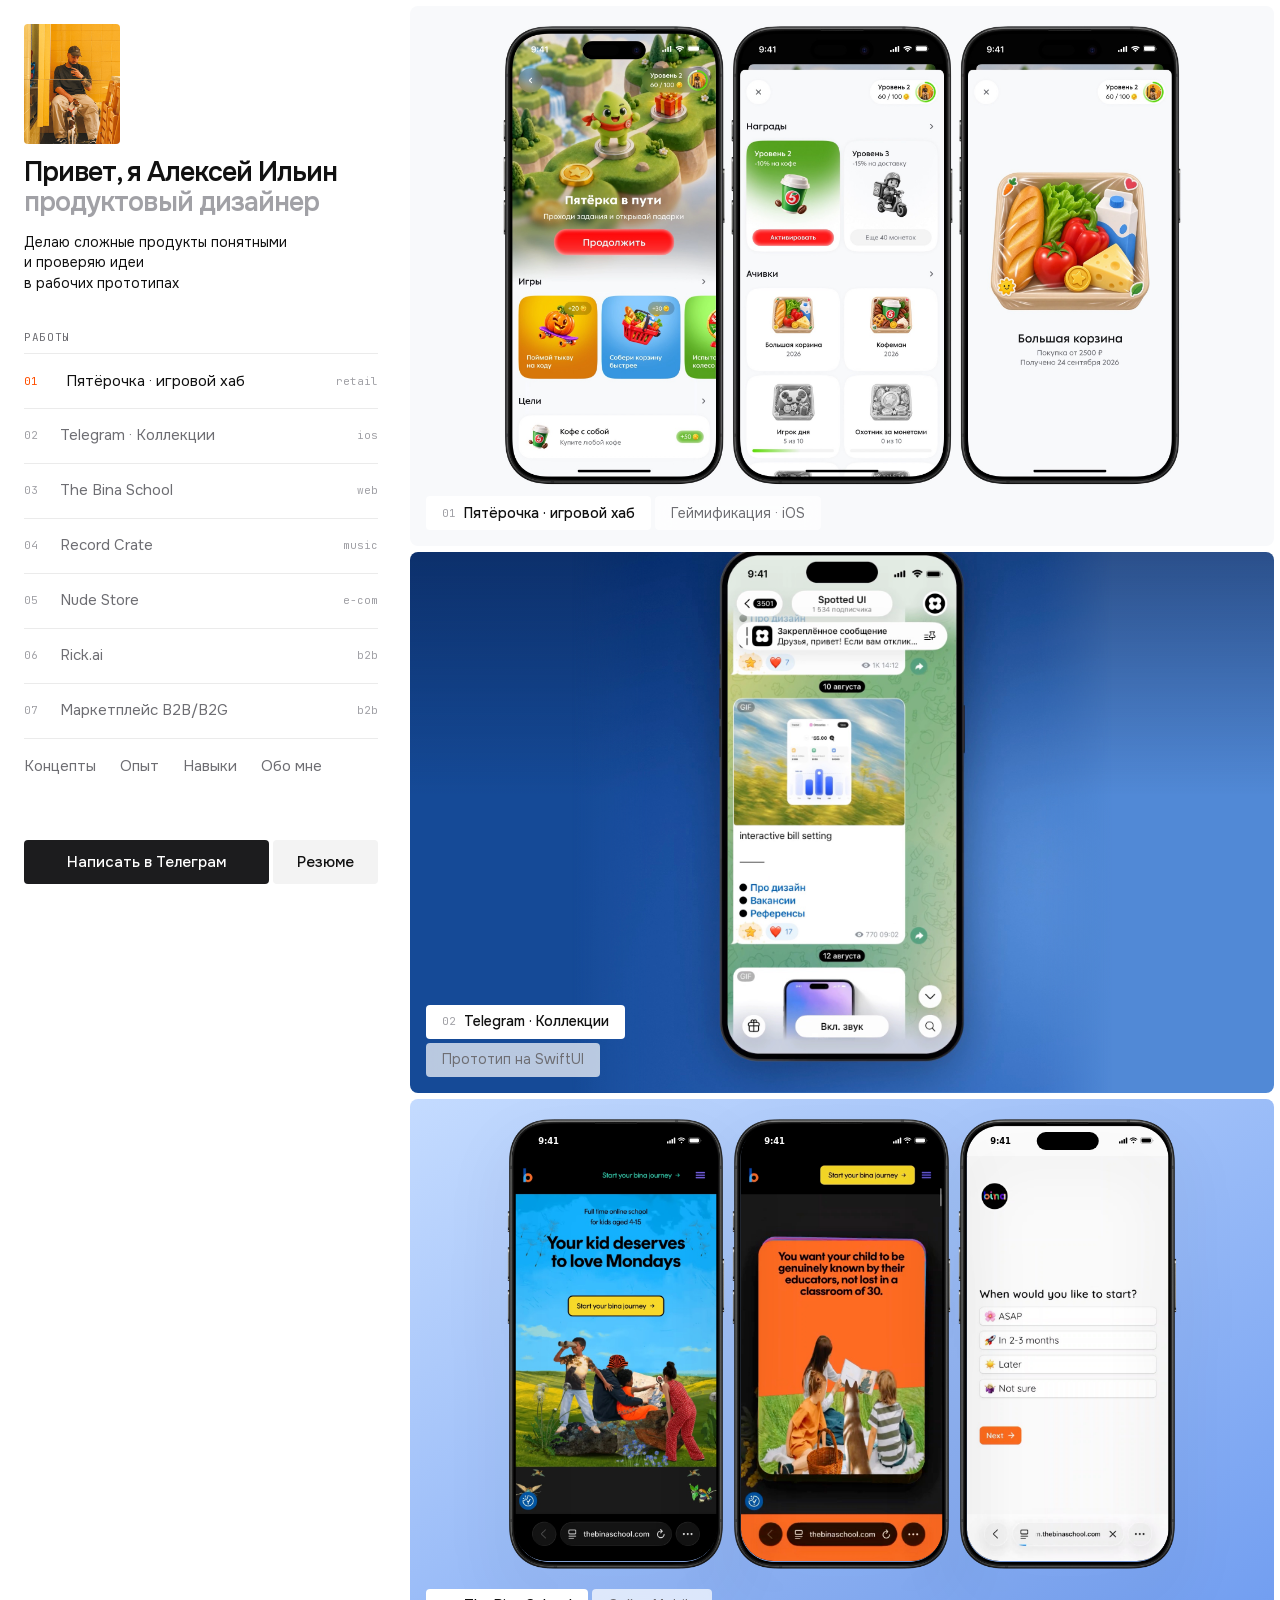
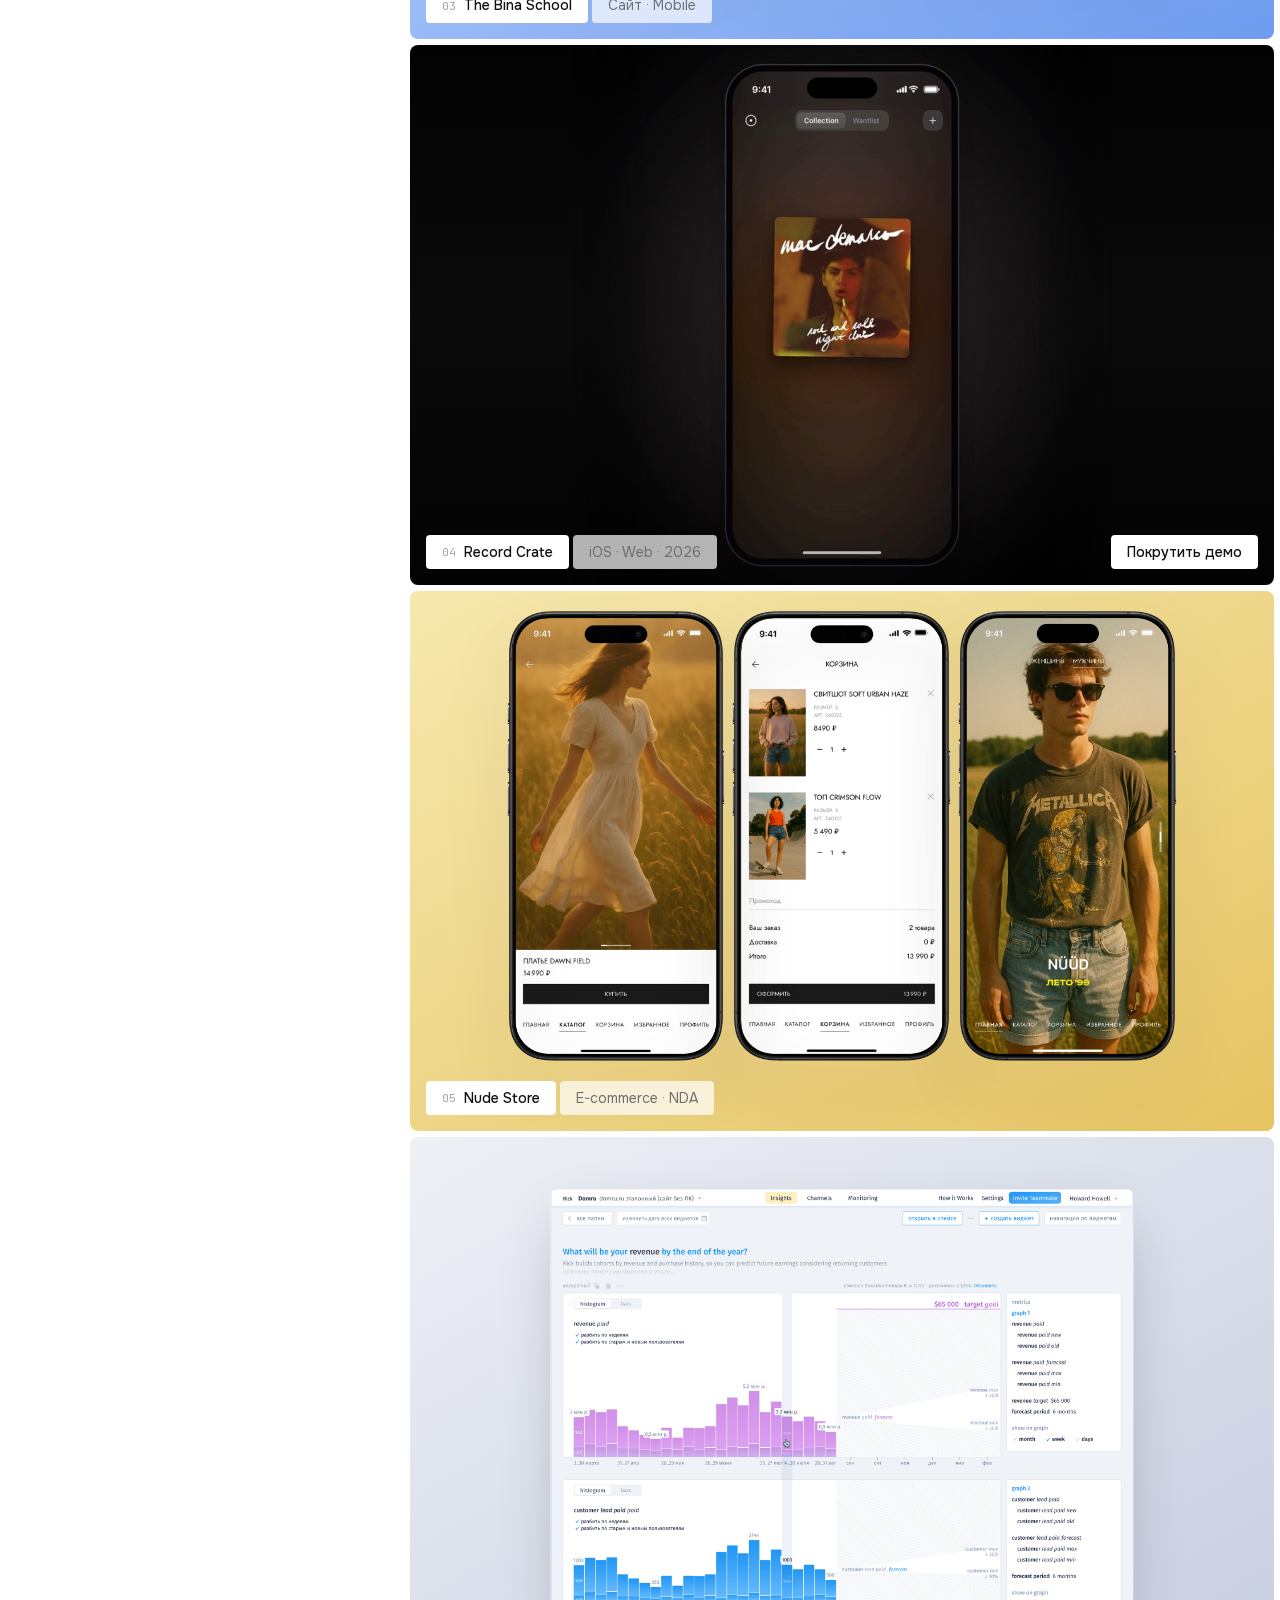
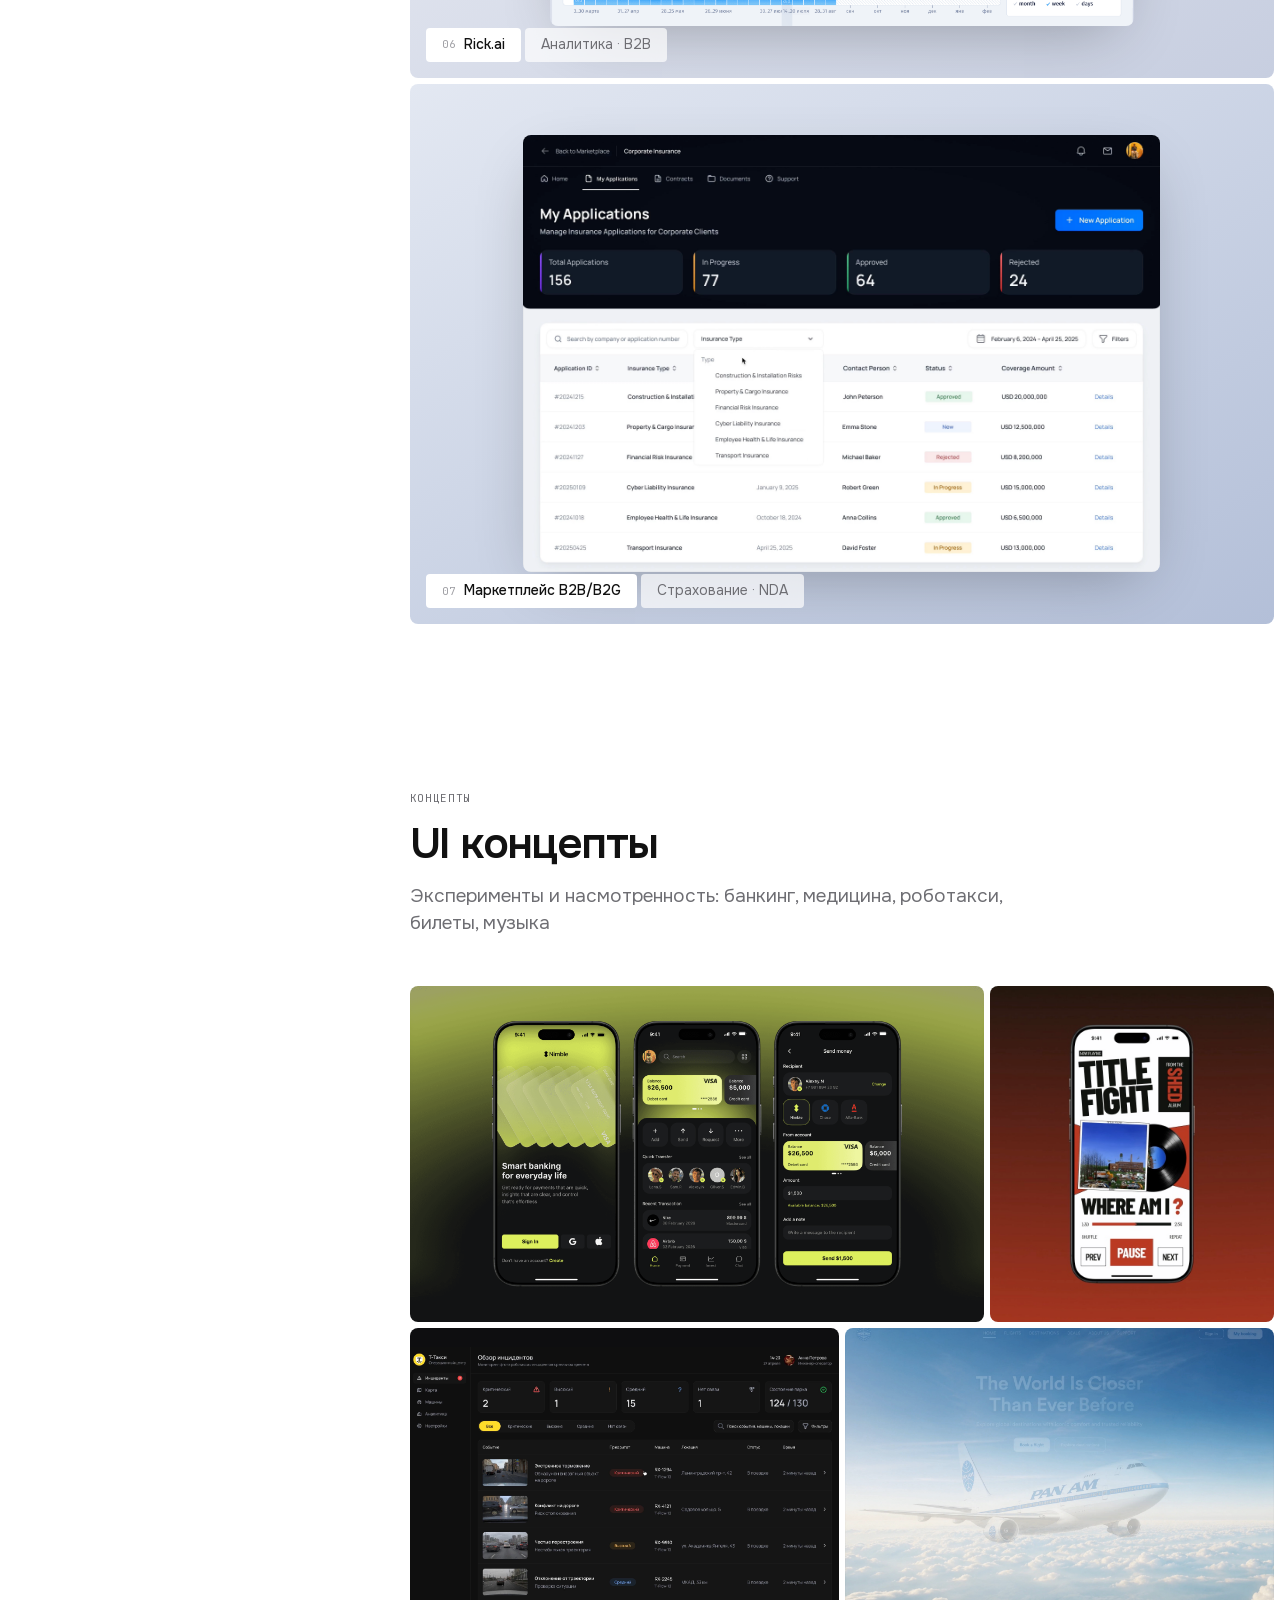
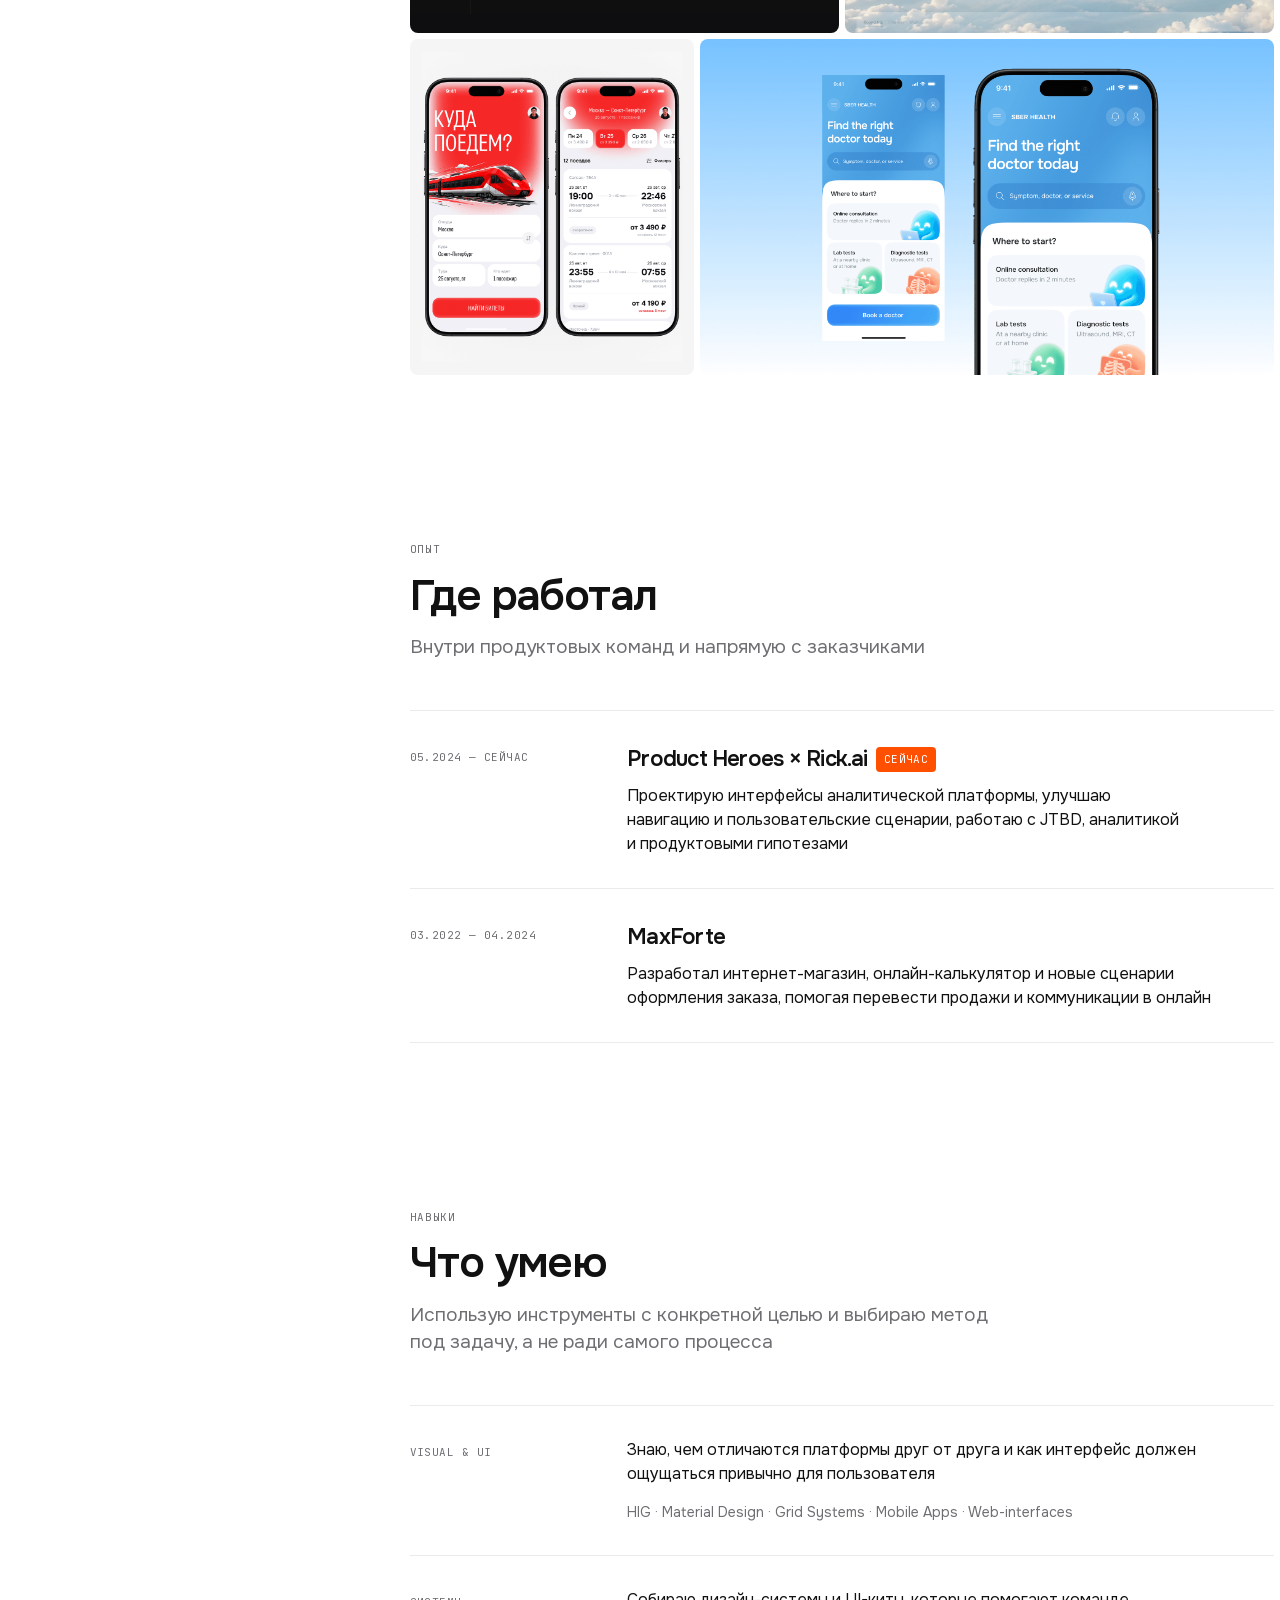
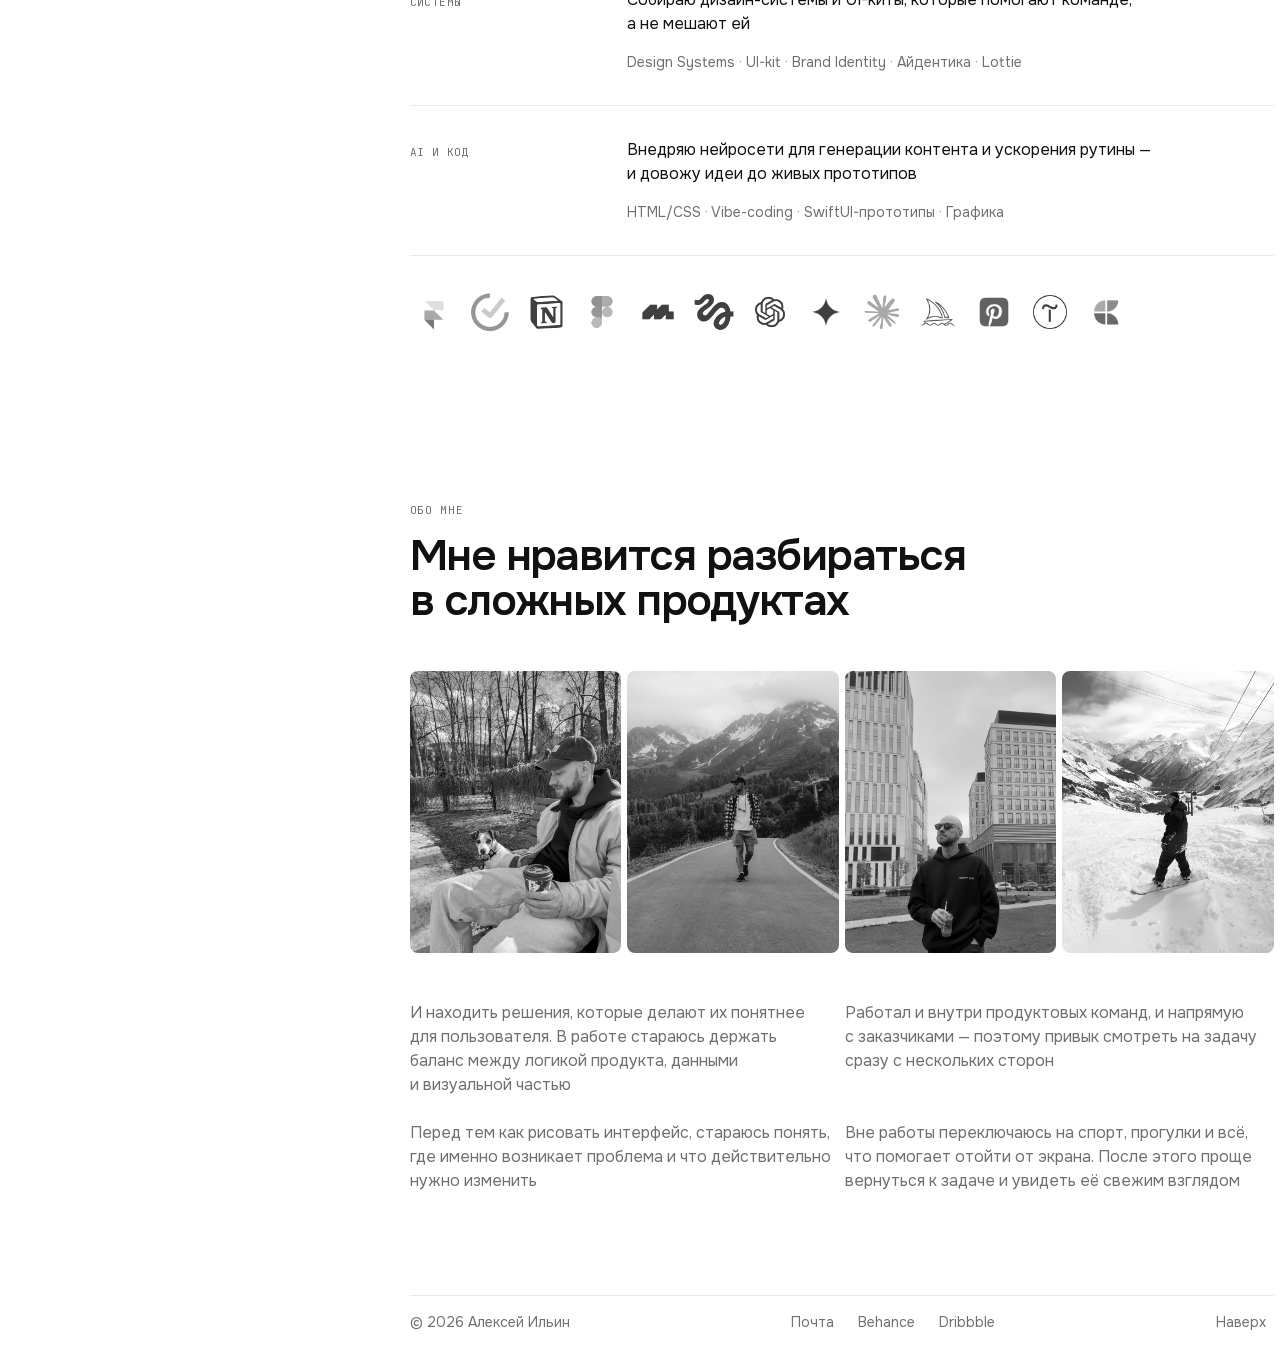
==== commit 871fc257: "Запятая в заголовке плотнее, кнопка темнее в покое Co-Authored-By: Claude Opus 5.5 <noreply@anthropi" ====
--- a/index.html
+++ b/index.html
@@ -13,7 +13,7 @@
   <link rel="icon" href="assets/favicon-64.png" sizes="64x64" type="image/png">
   <link rel="apple-touch-icon" href="assets/apple-touch-icon.png">
   <link rel="stylesheet" href="fonts.css?v=3">
-  <link rel="stylesheet" href="styles.css?v=77">
+  <link rel="stylesheet" href="styles.css?v=78">
   <!-- Яндекс Метрика: посещения, вебвизор и цели (Телеграм, резюме, кейсы, демо) -->
   <script>
     (function(m,e,t,r,i,k,a){m[i]=m[i]||function(){(m[i].a=m[i].a||[]).push(arguments)};
@@ -31,7 +31,7 @@
     <aside class="intro" id="top">
       <header class="profile">
         <img class="profile__photo" src="assets/avatar.jpg" alt="Алексей Ильин" width="372" height="512">
-        <h1>Привет, я&nbsp;Алексей&nbsp;Ильин<br><span>продуктовый дизайнер</span></h1>
+        <h1>Привет<i>,</i> я&nbsp;Алексей&nbsp;Ильин<br><span>продуктовый дизайнер</span></h1>
       </header>
 
       <p class="lead">Делаю сложные продукты понятными и&nbsp;проверяю идеи<br class="br-desktop"> в&nbsp;рабочих прототипах</p>
--- a/styles.css
+++ b/styles.css
@@ -2,7 +2,7 @@
   --paper: #ffffff;
   --paper-2: #f3f3f3;
   --ink: #111111;
-  --btn: #2a2a2c; /* кнопка в покое светлее чёрного, чтобы при наведении уходить в чёрный */
+  --btn: #1c1c1e; /* кнопка в покое чуть светлее чёрного, чтобы при наведении уходить в чёрный */
   --ink-2: #6e6e73;
   --ink-3: #a1a1a6;
   --line: rgba(0, 0, 0, 0.08);
@@ -70,6 +70,8 @@
 /* Размер ограничен шириной колонки: имя занимает 11.7em и должно влезать в одну строку */
 .profile h1 { font-weight: 600; font-size: min(var(--fs-h1), calc((max(360px, 32vw) - 56px) / 11.7)); line-height: 1.1; letter-spacing: -0.035em; }
 .profile h1 span { color: var(--ink-3); }
+/* После запятой пробел выглядит шире обычного: хвост запятой оставляет лишний просвет */
+.profile h1 i { font-style: normal; margin-right: -0.11em; }
 
 /* Первая строка лида подстраивается под ширину колонки, «в рабочих прототипах» — всегда со второй строки */
 .lead { margin-top: clamp(12px, 1.6vh, 24px); font-size: clamp(14px, calc((32vw - 56px) / 27), 17px); line-height: 1.45; }
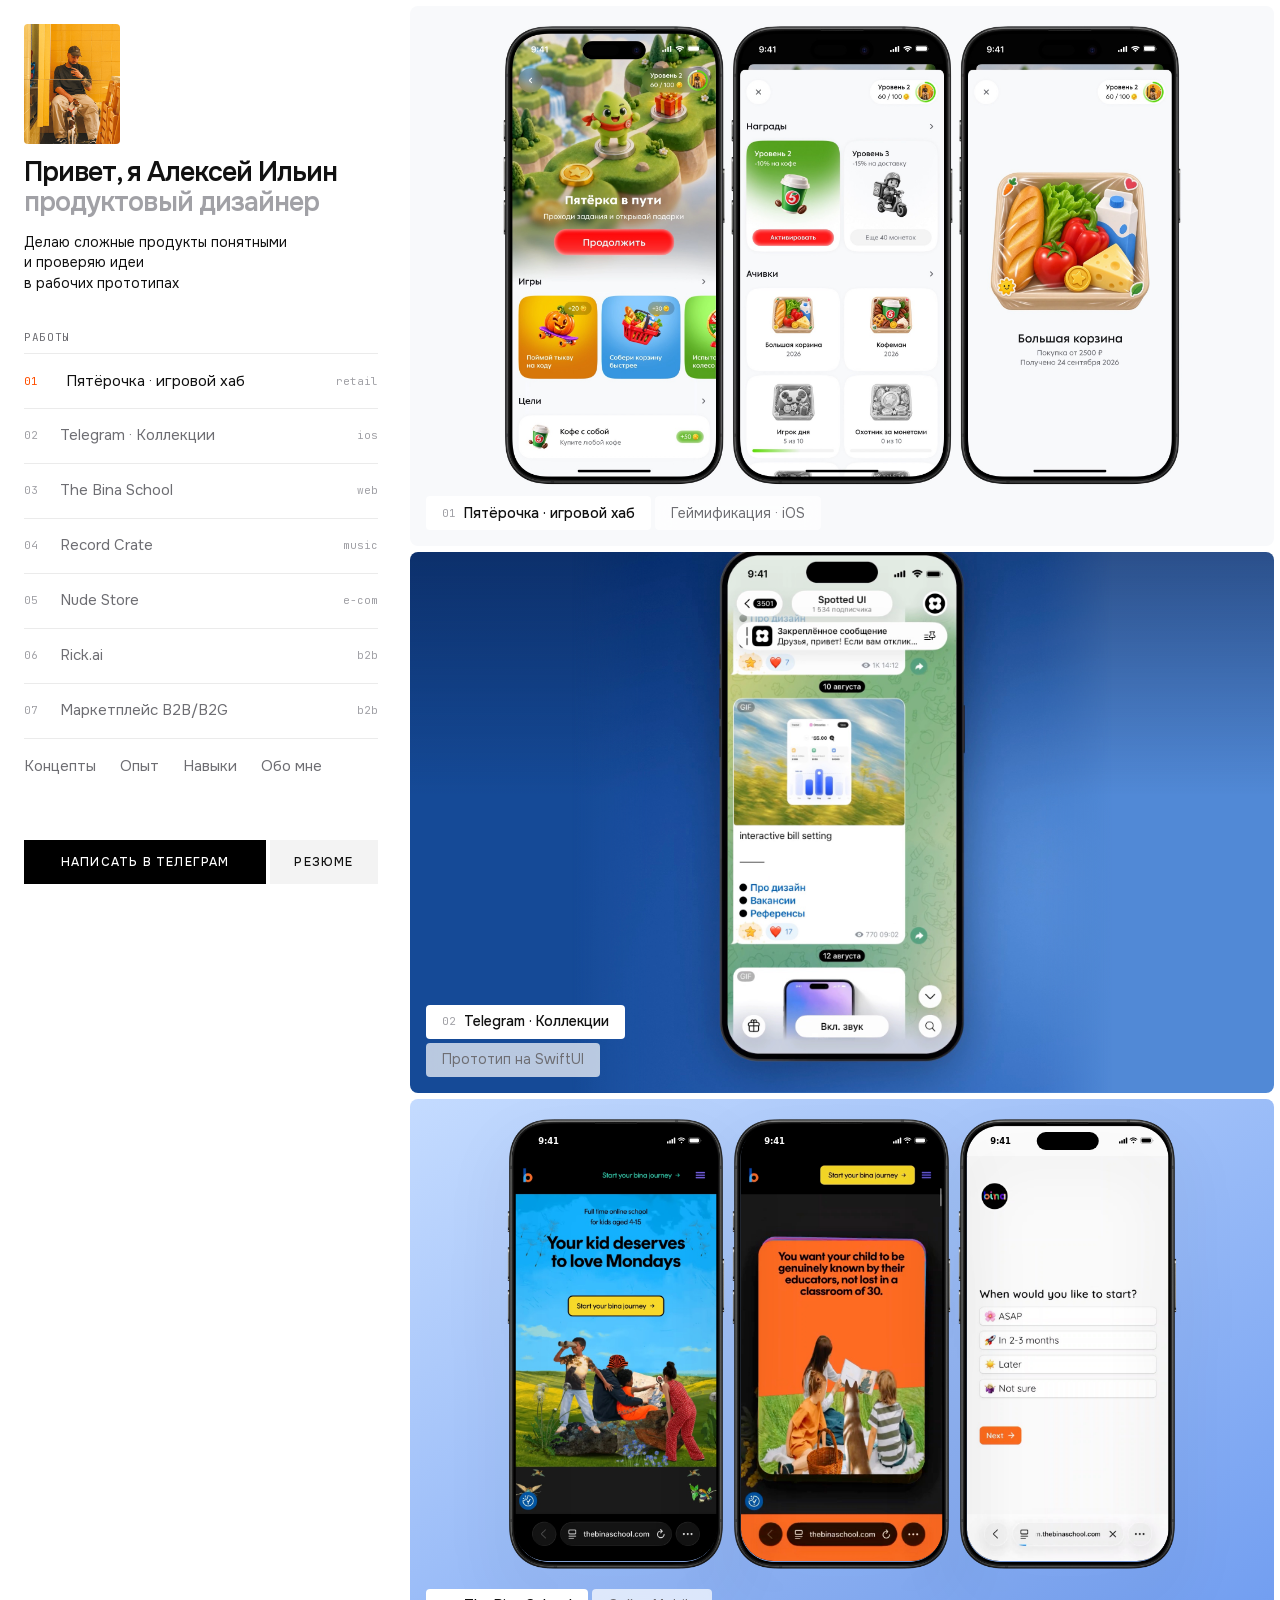
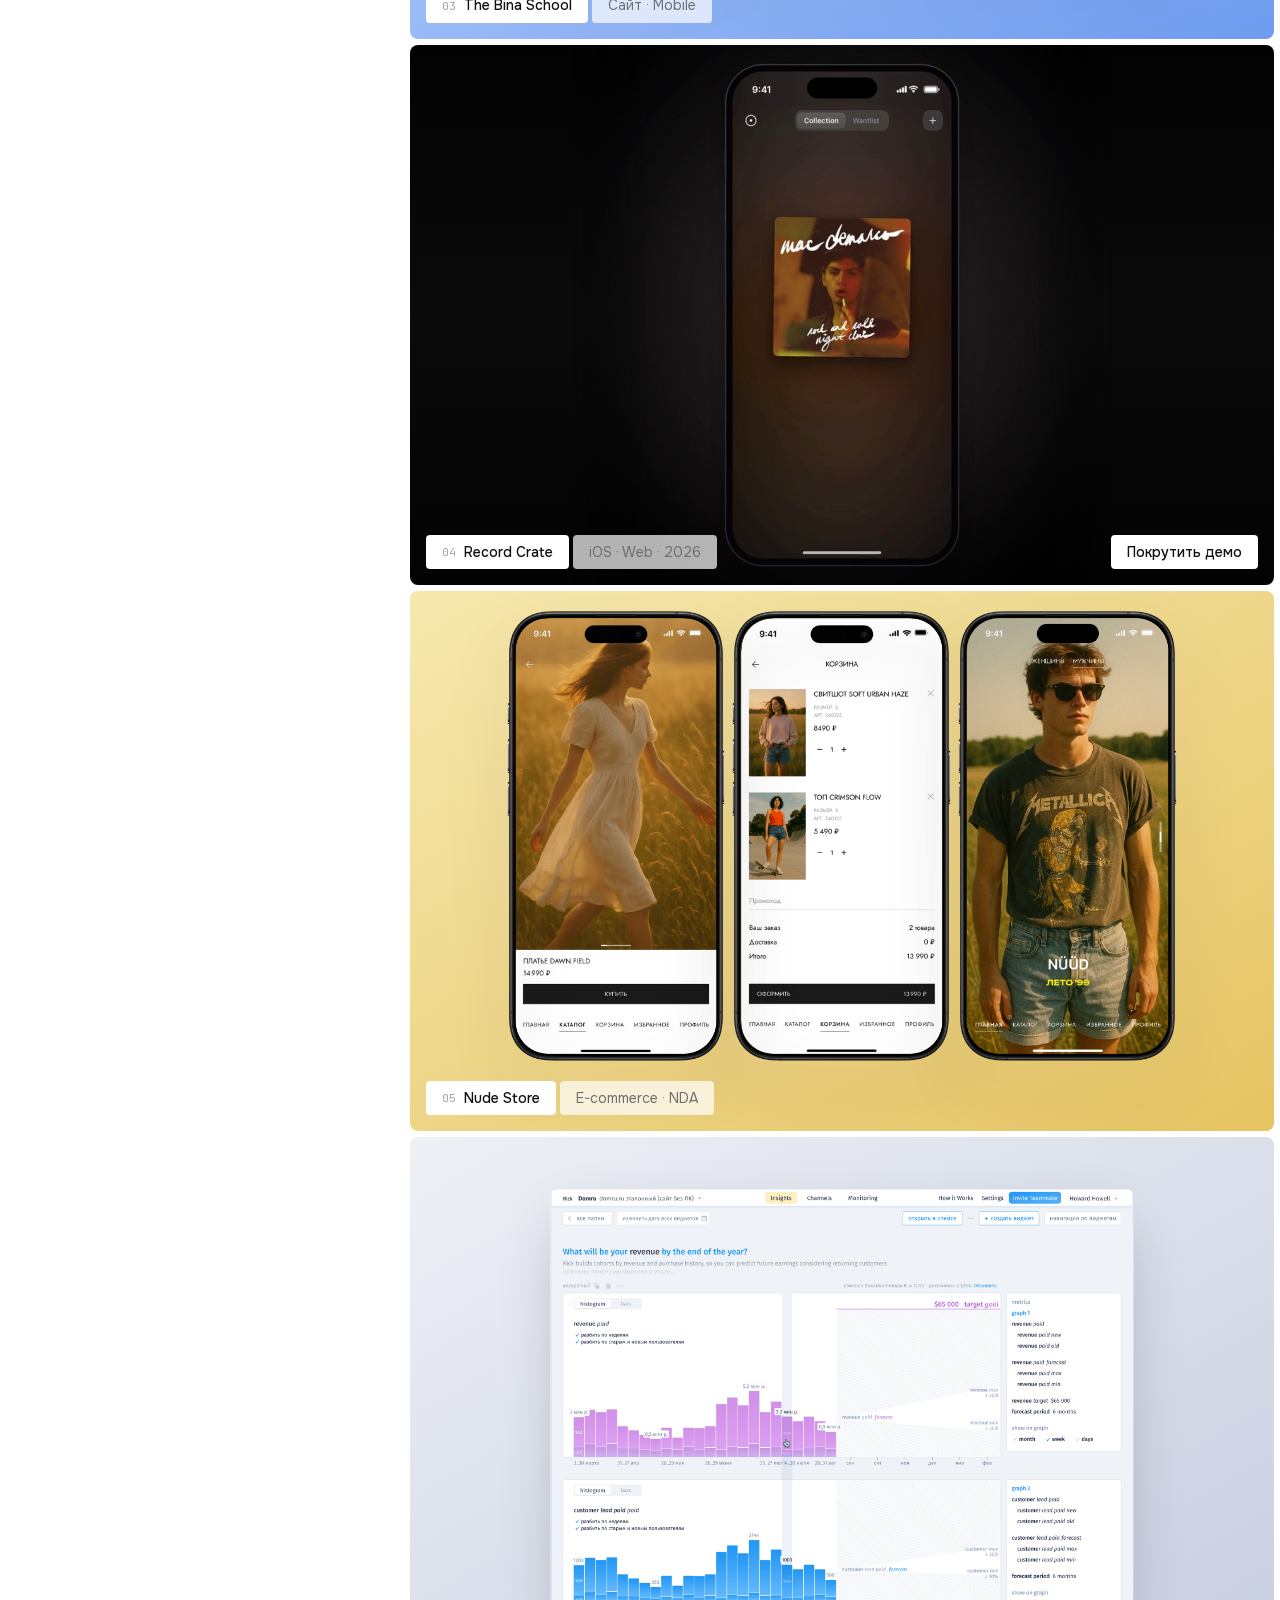
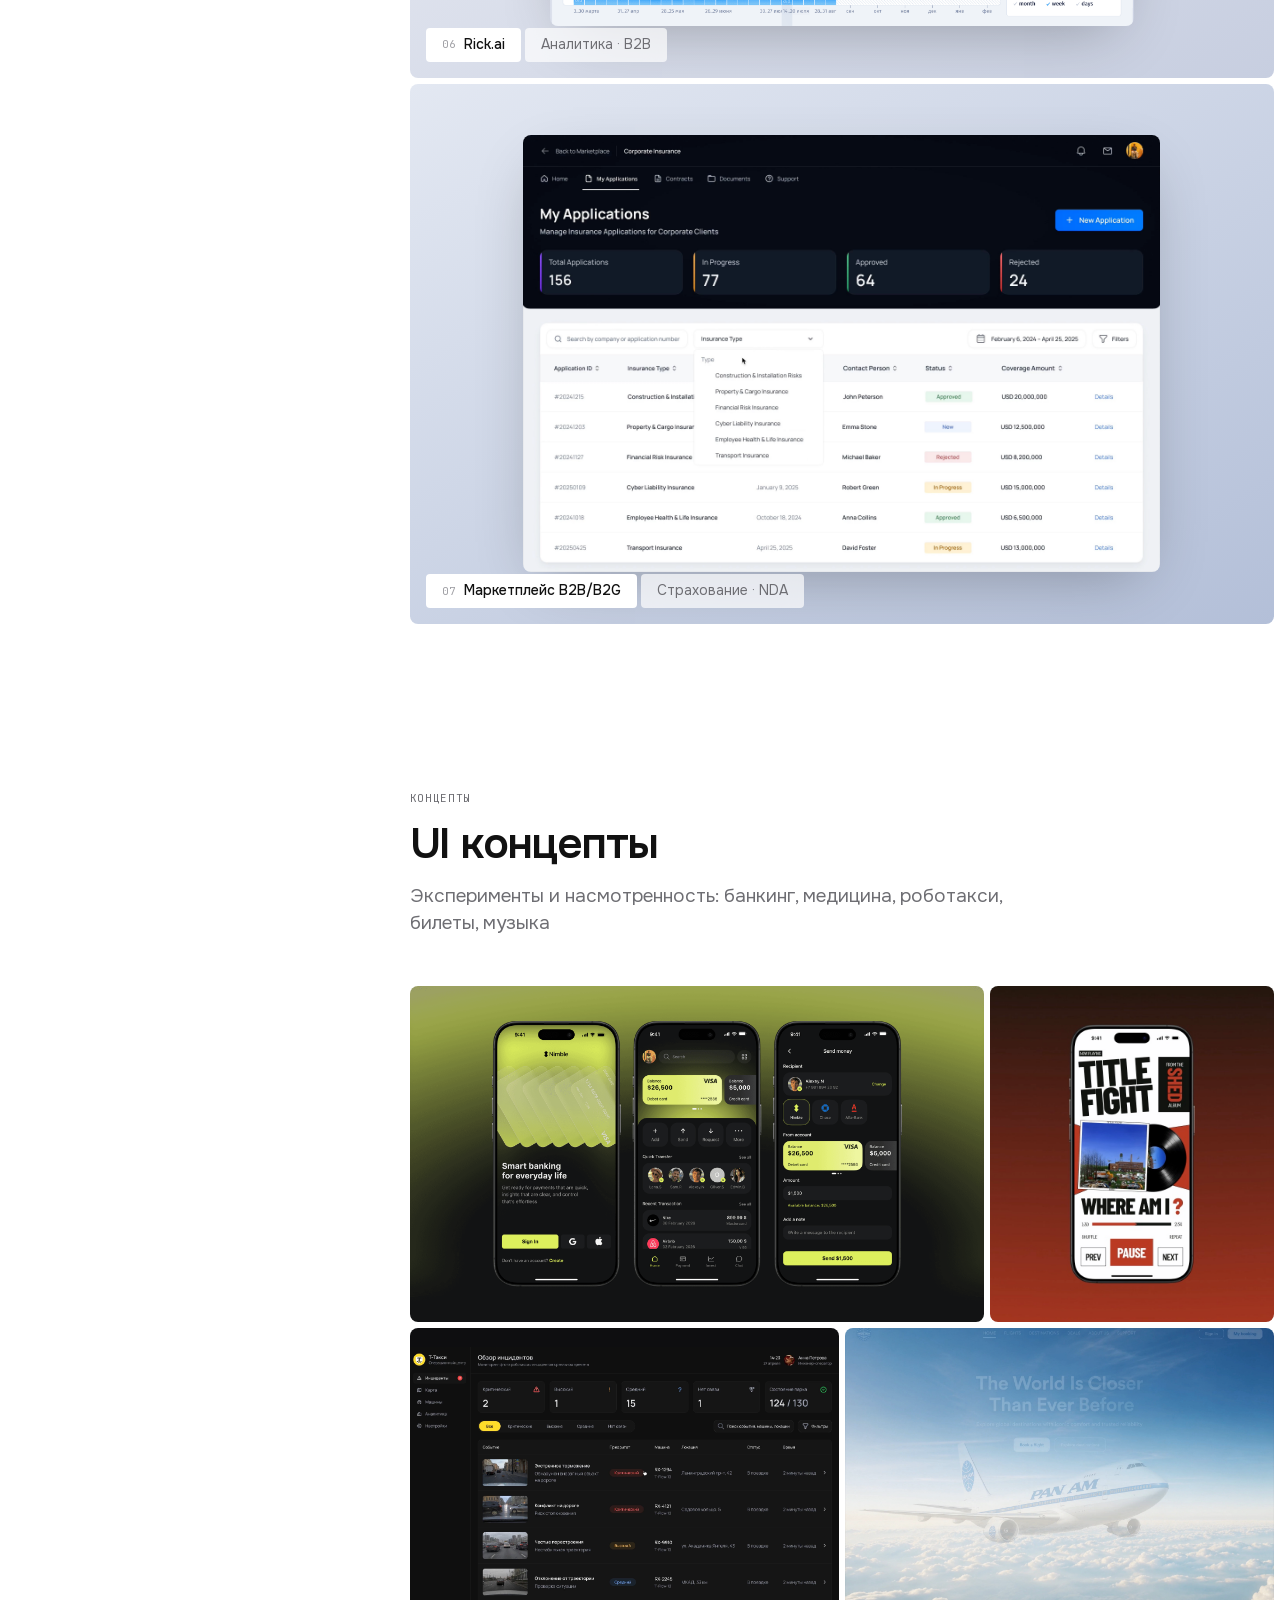
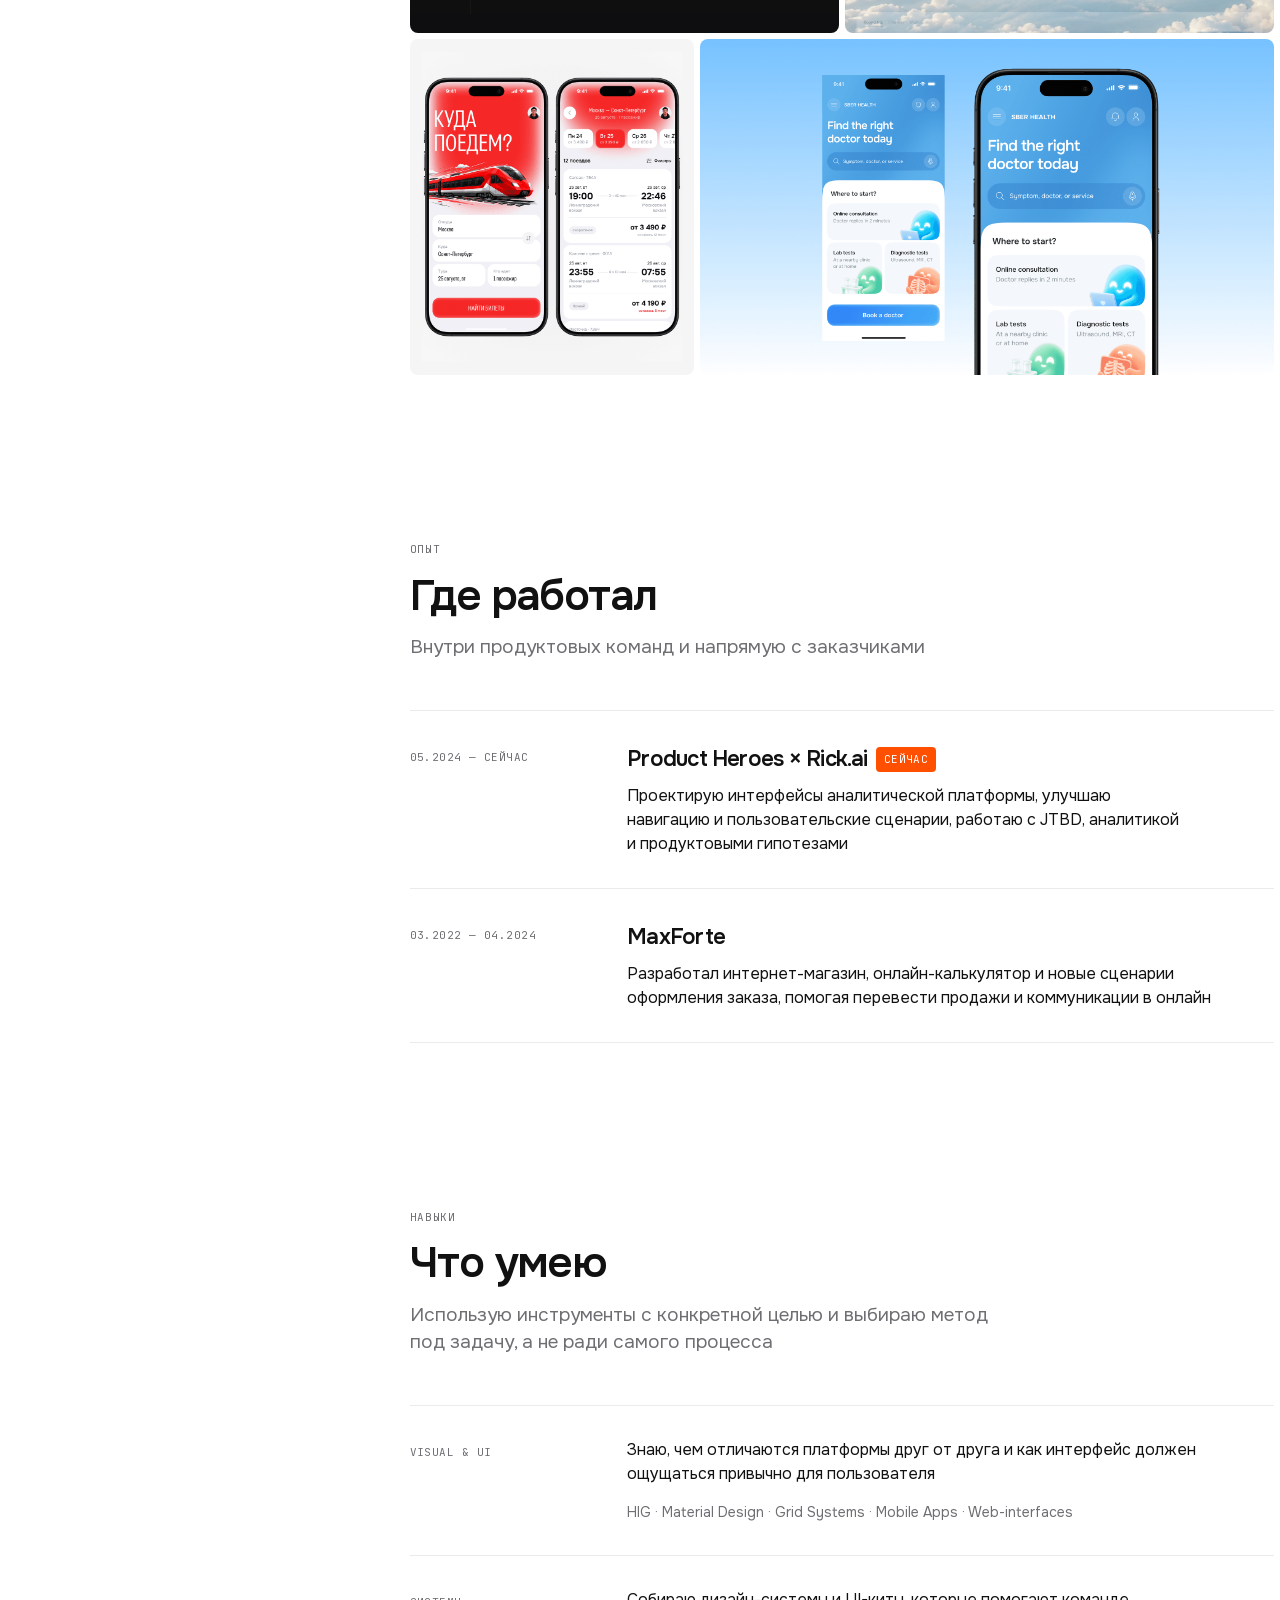
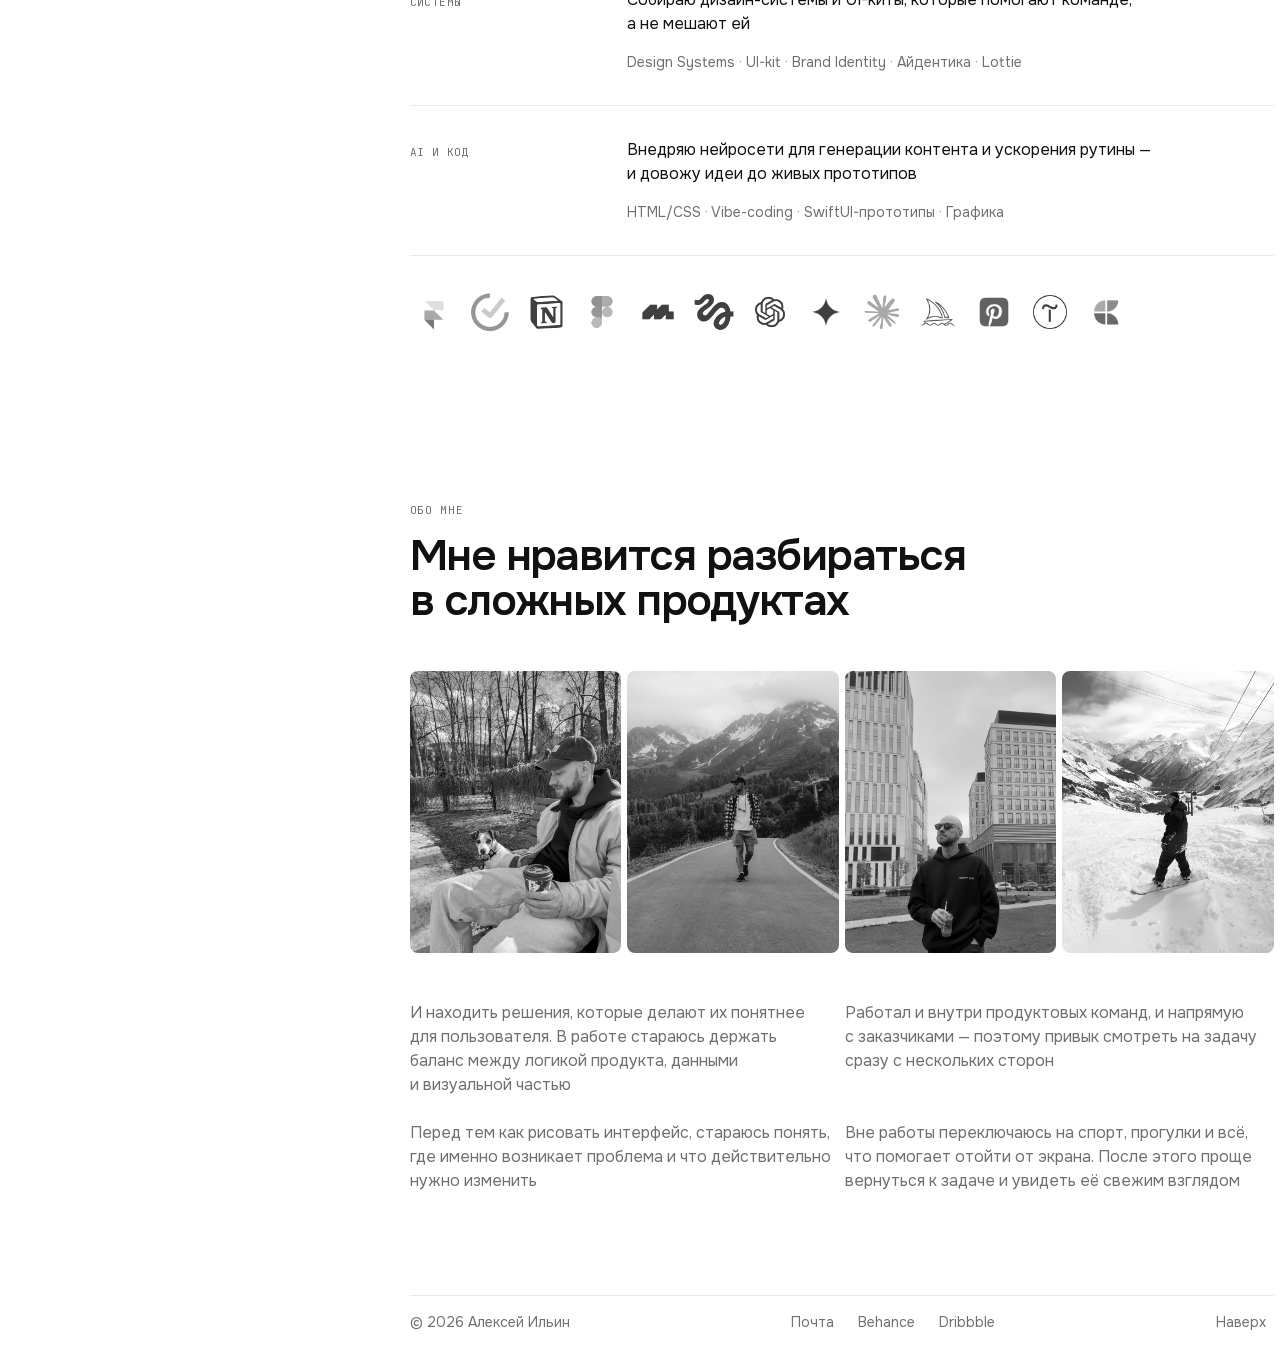
==== commit 4114937a: "Кнопки: чёрные, капс, текст уезжает вверх при наведении Co-Authored-By: Claude Opus 5.5 <noreply@ant" ====
--- a/index.html
+++ b/index.html
@@ -13,7 +13,7 @@
   <link rel="icon" href="assets/favicon-64.png" sizes="64x64" type="image/png">
   <link rel="apple-touch-icon" href="assets/apple-touch-icon.png">
   <link rel="stylesheet" href="fonts.css?v=3">
-  <link rel="stylesheet" href="styles.css?v=78">
+  <link rel="stylesheet" href="styles.css?v=81">
   <!-- Яндекс Метрика: посещения, вебвизор и цели (Телеграм, резюме, кейсы, демо) -->
   <script>
     (function(m,e,t,r,i,k,a){m[i]=m[i]||function(){(m[i].a=m[i].a||[]).push(arguments)};
@@ -58,8 +58,8 @@
 
       <div class="contact">
         <div class="actions">
-          <a class="btn btn--primary" href="https://t.me/alexanimal" target="_blank" rel="noopener">Написать в&nbsp;Телеграм</a>
-          <a class="btn" href="https://docs.google.com/document/d/1sTrpl-XUrUpNoLDVwXsISRm1s8lqDhU_dGN__ldNFXg/edit?usp=sharing" target="_blank" rel="noopener">Резюме</a>
+          <a class="btn btn--primary" href="https://t.me/alexanimal" target="_blank" rel="noopener"><span class="roll"><span data-text="Написать в&nbsp;Телеграм">Написать в&nbsp;Телеграм</span></span></a>
+          <a class="btn" href="https://docs.google.com/document/d/1sTrpl-XUrUpNoLDVwXsISRm1s8lqDhU_dGN__ldNFXg/edit?usp=sharing" target="_blank" rel="noopener"><span class="roll"><span data-text="Резюме">Резюме</span></span></a>
         </div>
       </div>
     </aside>
@@ -142,7 +142,7 @@
             <div class="story__row"><h3>Решение</h3><div><p>Веер конвертов с&nbsp;инерцией, пружинами и&nbsp;хаптиком, фон подсвечивается цветом обложки. Пластинка выезжает из&nbsp;конверта и&nbsp;вращается, на&nbsp;обороте трек-лист. Есть импорт из&nbsp;Discogs, wantlist с&nbsp;ценами и&nbsp;кнопка «Слушать» в&nbsp;стримингах</p></div></div>
             <div class="story__row"><h3>Итог</h3><div><p>Приложение работает на&nbsp;iOS и&nbsp;в&nbsp;вебе, демо можно покрутить прямо здесь</p></div></div>
           </div>
-          <button class="sheet__btn" data-demo="crate.html">Покрутить демо</button>
+          <button class="sheet__btn" data-demo="crate.html"><span class="roll"><span data-text="Покрутить демо">Покрутить демо</span></span></button>
         </div>
       </article>
 
@@ -272,7 +272,7 @@
 
       <footer class="footer">
         <!-- На десктопе кнопка «Написать» всегда видна в левой колонке, здесь она нужна только на телефоне -->
-        <a class="btn btn--primary footer__cta" href="https://t.me/alexanimal" target="_blank" rel="noopener">Написать в&nbsp;Телеграм</a>
+        <a class="btn btn--primary footer__cta" href="https://t.me/alexanimal" target="_blank" rel="noopener"><span class="roll"><span data-text="Написать в&nbsp;Телеграм">Написать в&nbsp;Телеграм</span></span></a>
         <div class="footer__row">
           <span>© 2026 Алексей Ильин</span>
           <nav class="footer__links" aria-label="Контакты">
@@ -301,6 +301,6 @@
     <p class="demo__hint">Тяните веер мышью · <a href="crate.html" target="_blank" rel="noopener">открыть на&nbsp;весь экран ↗</a></p>
   </dialog>
 
-  <script src="main.js?v=22" defer></script>
+  <script src="main.js?v=24" defer></script>
 </body>
 </html>
--- a/styles.css
+++ b/styles.css
@@ -2,7 +2,7 @@
   --paper: #ffffff;
   --paper-2: #f3f3f3;
   --ink: #111111;
-  --btn: #1c1c1e; /* кнопка в покое чуть светлее чёрного, чтобы при наведении уходить в чёрный */
+  --btn: #000000;
   --ink-2: #6e6e73;
   --ink-3: #a1a1a6;
   --line: rgba(0, 0, 0, 0.08);
@@ -99,11 +99,20 @@
 /* Явный отступ отделяет навигацию от контактов */
 .contact { margin-top: clamp(40px, 7vh, 80px); }
 .actions { display: grid; grid-template-columns: 1fr auto; gap: var(--s1); }
-.btn {
-  height: 44px; display: grid; place-items: center; padding: 0 var(--s4); border-radius: var(--r-sm);
-  font-size: 15px; font-weight: 500; background: var(--paper-2); transition: background 0.2s, color 0.2s, transform 0.3s var(--ease);
-}
-.btn:hover { background: #000; color: var(--paper); }
+.btn, .sheet__btn {
+  height: 44px; padding: 0 var(--s4); border-radius: 0;
+  font-size: 12px; font-weight: 500; letter-spacing: 0.1em; text-transform: uppercase;
+  transition: transform 0.3s var(--ease);
+}
+.btn { display: grid; place-items: center; background: var(--paper-2); }
+
+/* Текст кнопки уезжает вверх, такой же приходит снизу */
+.roll { display: block; overflow: hidden; line-height: 20px; white-space: nowrap; }
+.roll > span { display: block; position: relative; transition: transform 0.45s var(--ease); }
+.roll > span::after { content: attr(data-text); content: attr(data-text) / ""; position: absolute; top: 100%; left: 0; right: 0; }
+@media (hover: hover) {
+  .btn:hover .roll > span, .sheet__btn:hover .roll > span { transform: translateY(-100%); }
+}
 .btn:active, .sheet__btn:active, .sheet__nav button:active, .sheet__close:active, .chip--btn:active, .demo__close:active { transform: scale(var(--press, 0.97)); }
 .btn--primary { background: var(--btn); color: var(--paper); }
 
@@ -237,8 +246,7 @@
   .story__row { grid-template-columns: 1fr; gap: var(--s1); }
   .story__row h3 { padding-top: 0; }
 }
-.sheet__btn { margin-top: var(--s5); height: 44px; padding: 0 var(--s4); border-radius: var(--r-sm); background: var(--btn); color: var(--paper); font-weight: 500; transition: background 0.2s, transform 0.3s var(--ease); }
-.sheet__btn:hover { background: #000; }
+.sheet__btn { margin-top: var(--s5); background: var(--btn); color: var(--paper); }
 .sheet__nav { margin-top: auto; display: grid; grid-template-columns: 1fr 1fr; gap: var(--s1); }
 .sheet__nav button { height: 44px; border-radius: var(--r-sm); background: var(--paper-2); font-size: var(--fs-sm); transition: background 0.2s, color 0.2s, transform 0.3s var(--ease); }
 .sheet__nav button:hover { background: var(--ink); color: var(--paper); }
@@ -315,6 +323,20 @@
 @keyframes fadeOut { to { opacity: 0; } }
 @keyframes phoneIn { from { opacity: 0; transform: translateY(30px); } }
 @keyframes phoneOut { to { opacity: 0; transform: translateY(20px); } }
+
+/* ---------- Листья при заходе ---------- */
+.leaves { position: fixed; inset: 0; z-index: 20; overflow: hidden; pointer-events: none; }
+.leaves i { position: absolute; top: -40px; animation: leafFall var(--dur) linear var(--delay) both; }
+.leaves svg { display: block; width: 100%; animation: leafSway 2.6s ease-in-out infinite alternate; }
+@keyframes leafFall {
+  from { transform: translateY(0); opacity: 0; }
+  6%, 80% { opacity: 1; }
+  to { transform: translateY(calc(100vh + 80px)); opacity: 0; }
+}
+@keyframes leafSway {
+  from { transform: translateX(calc(var(--sway) * -1)) rotate(calc(var(--spin) * -1)); }
+  to { transform: translateX(var(--sway)) rotate(var(--spin)); }
+}
 
 /* ---------- Появление ---------- */
 .reveal { opacity: 0; transform: translateY(12px) scale(0.98); transition: opacity 0.6s var(--ease), transform 0.6s var(--ease); }
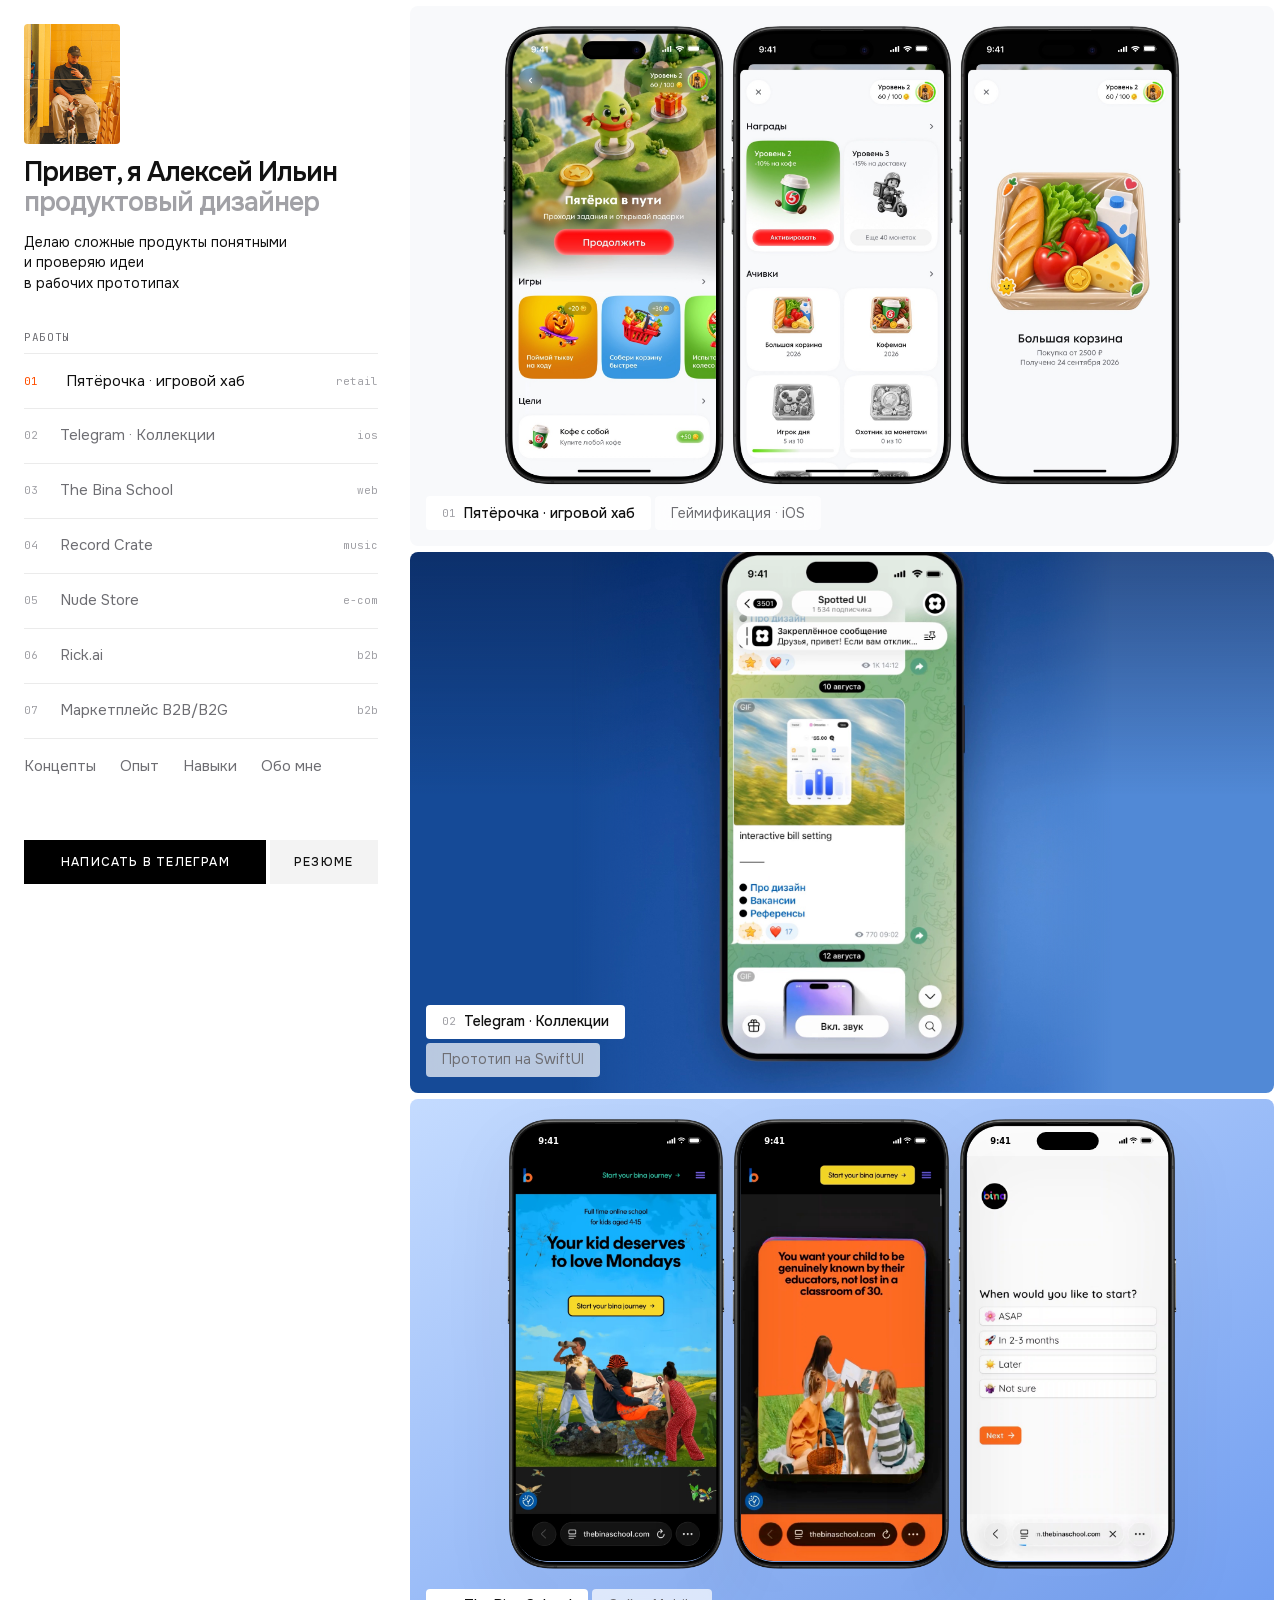
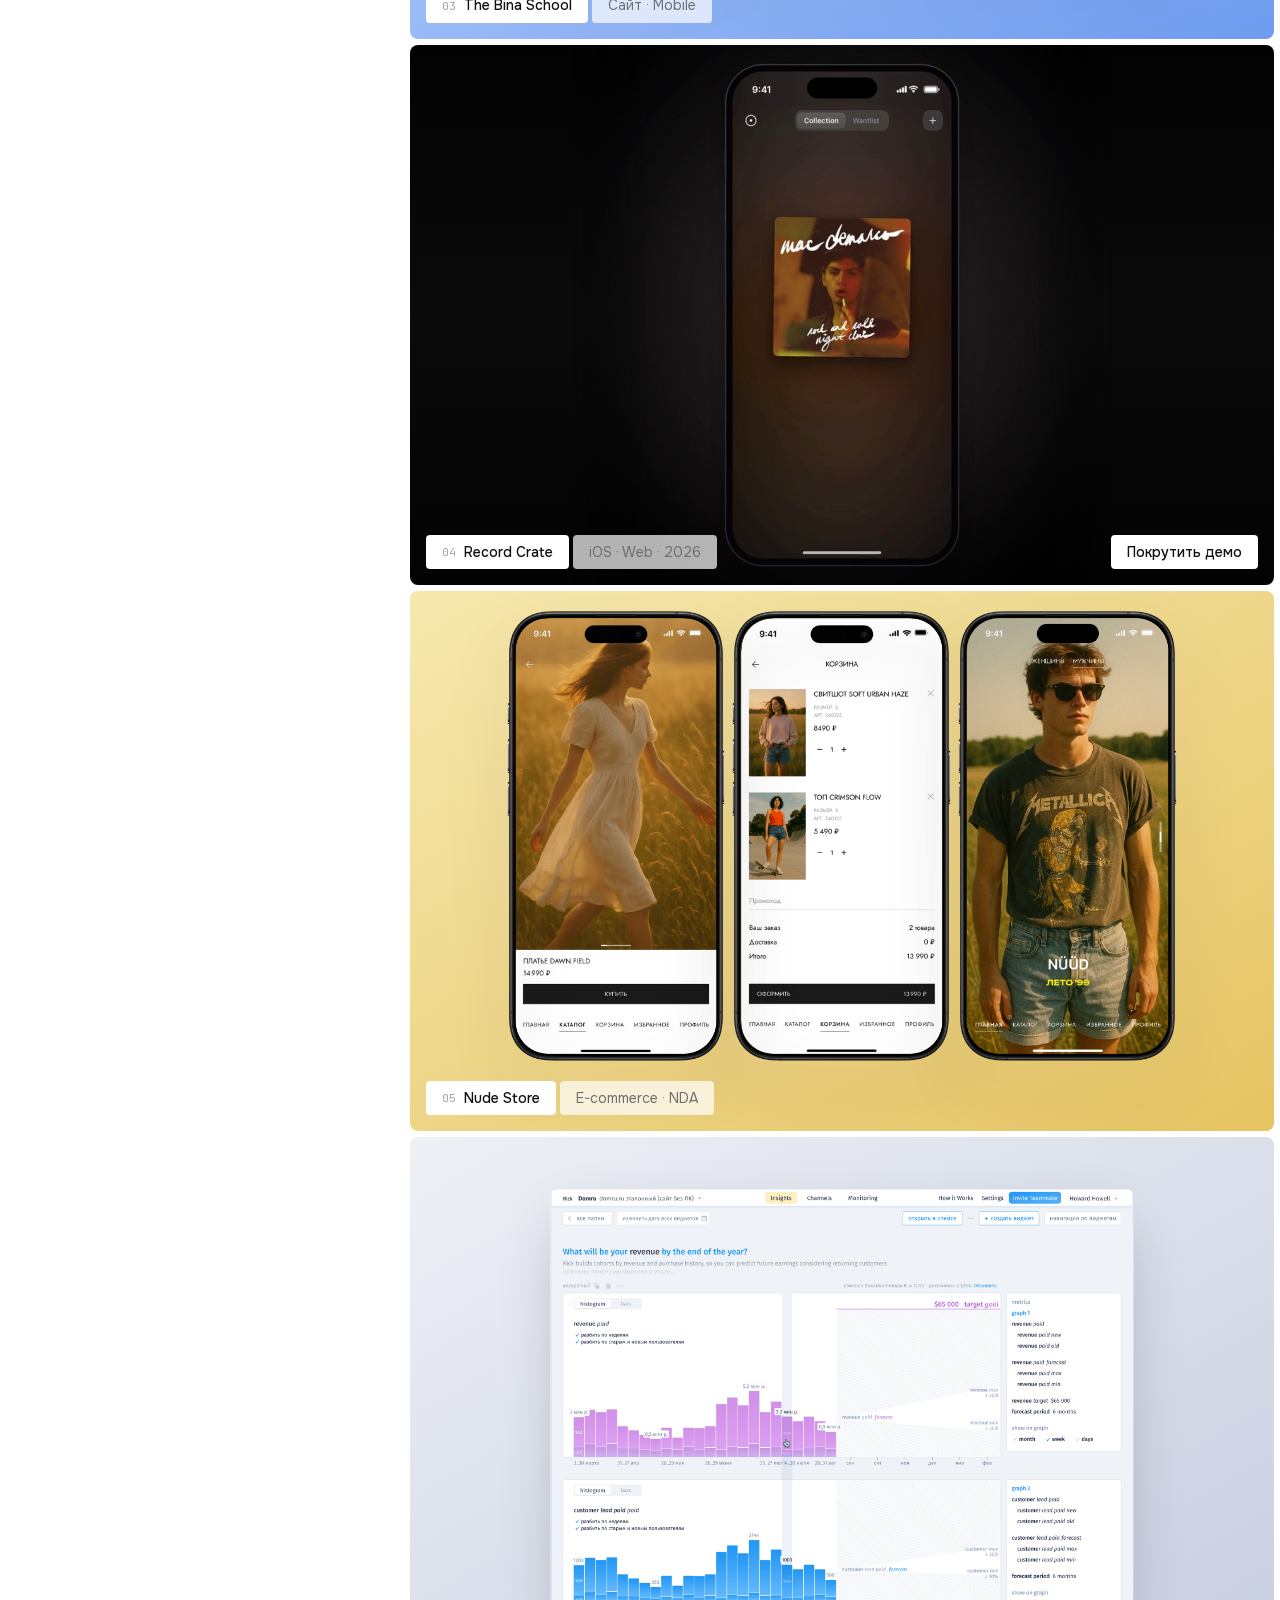
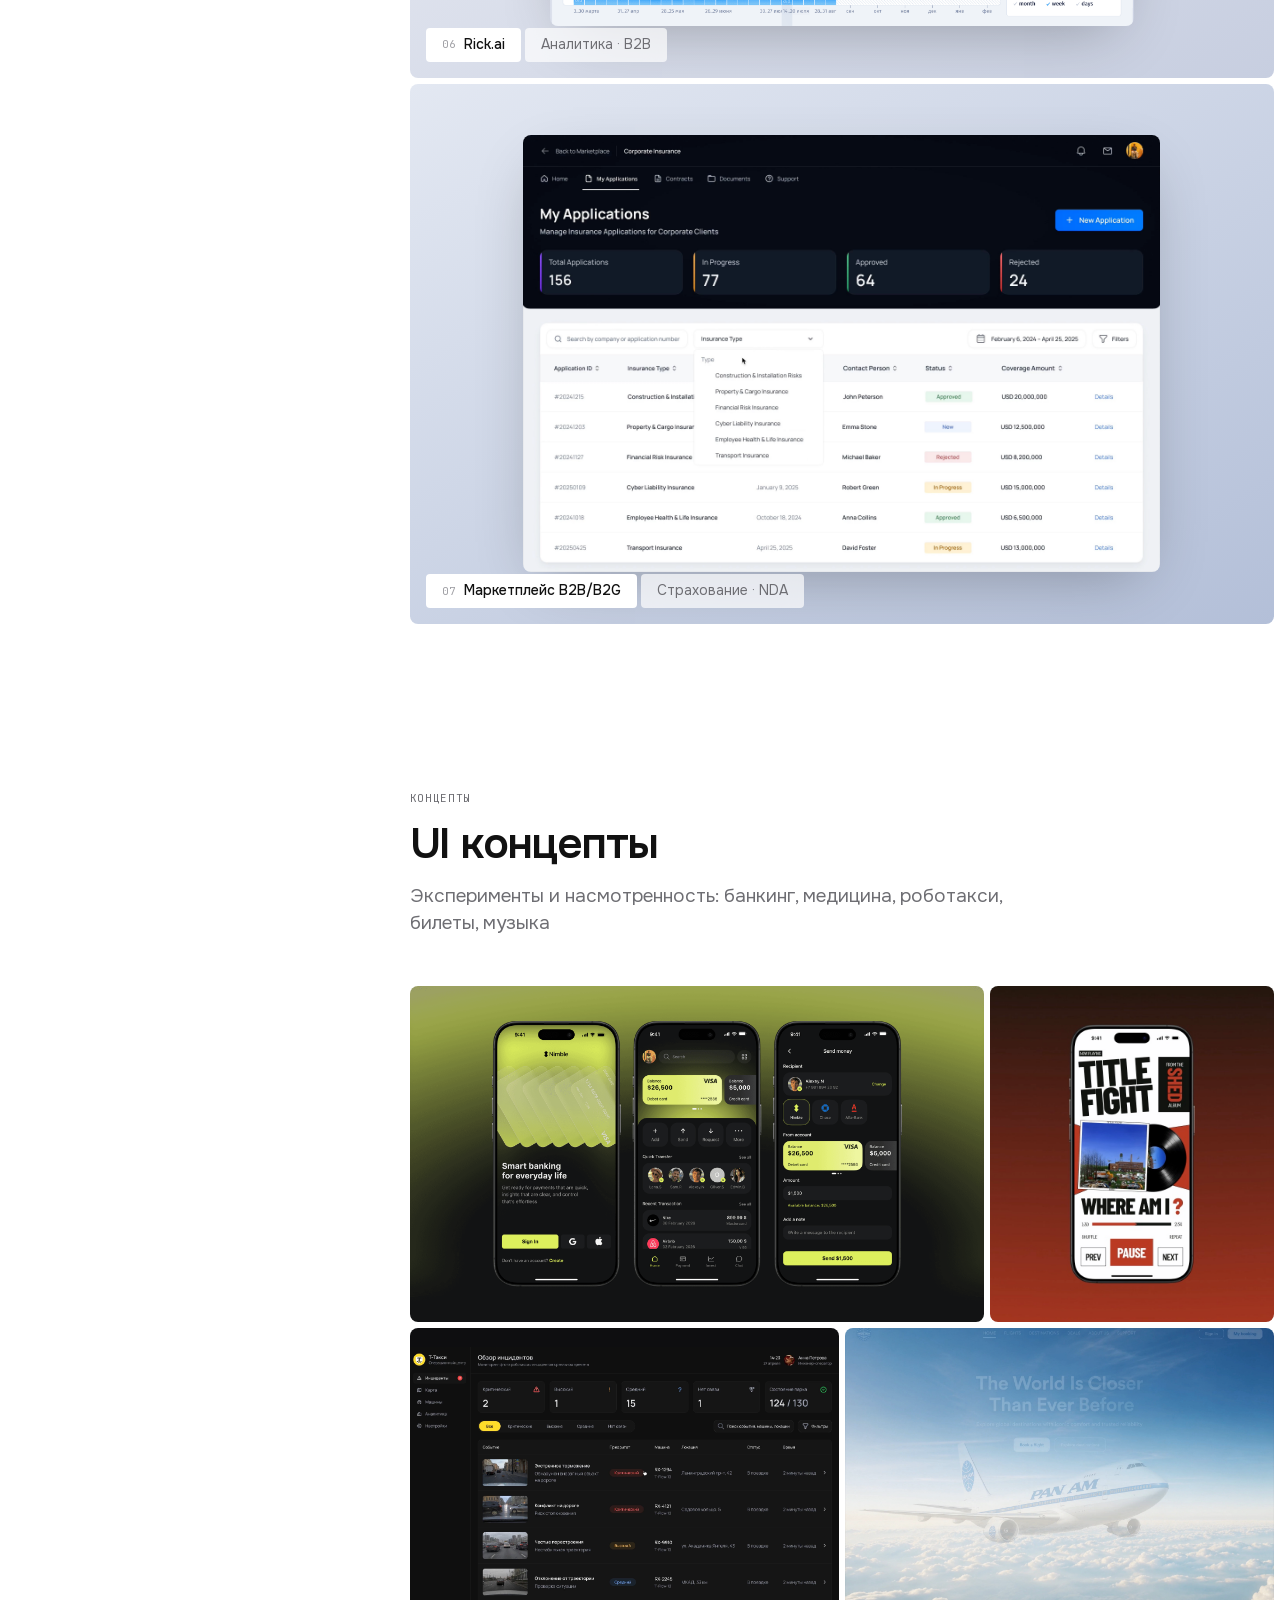
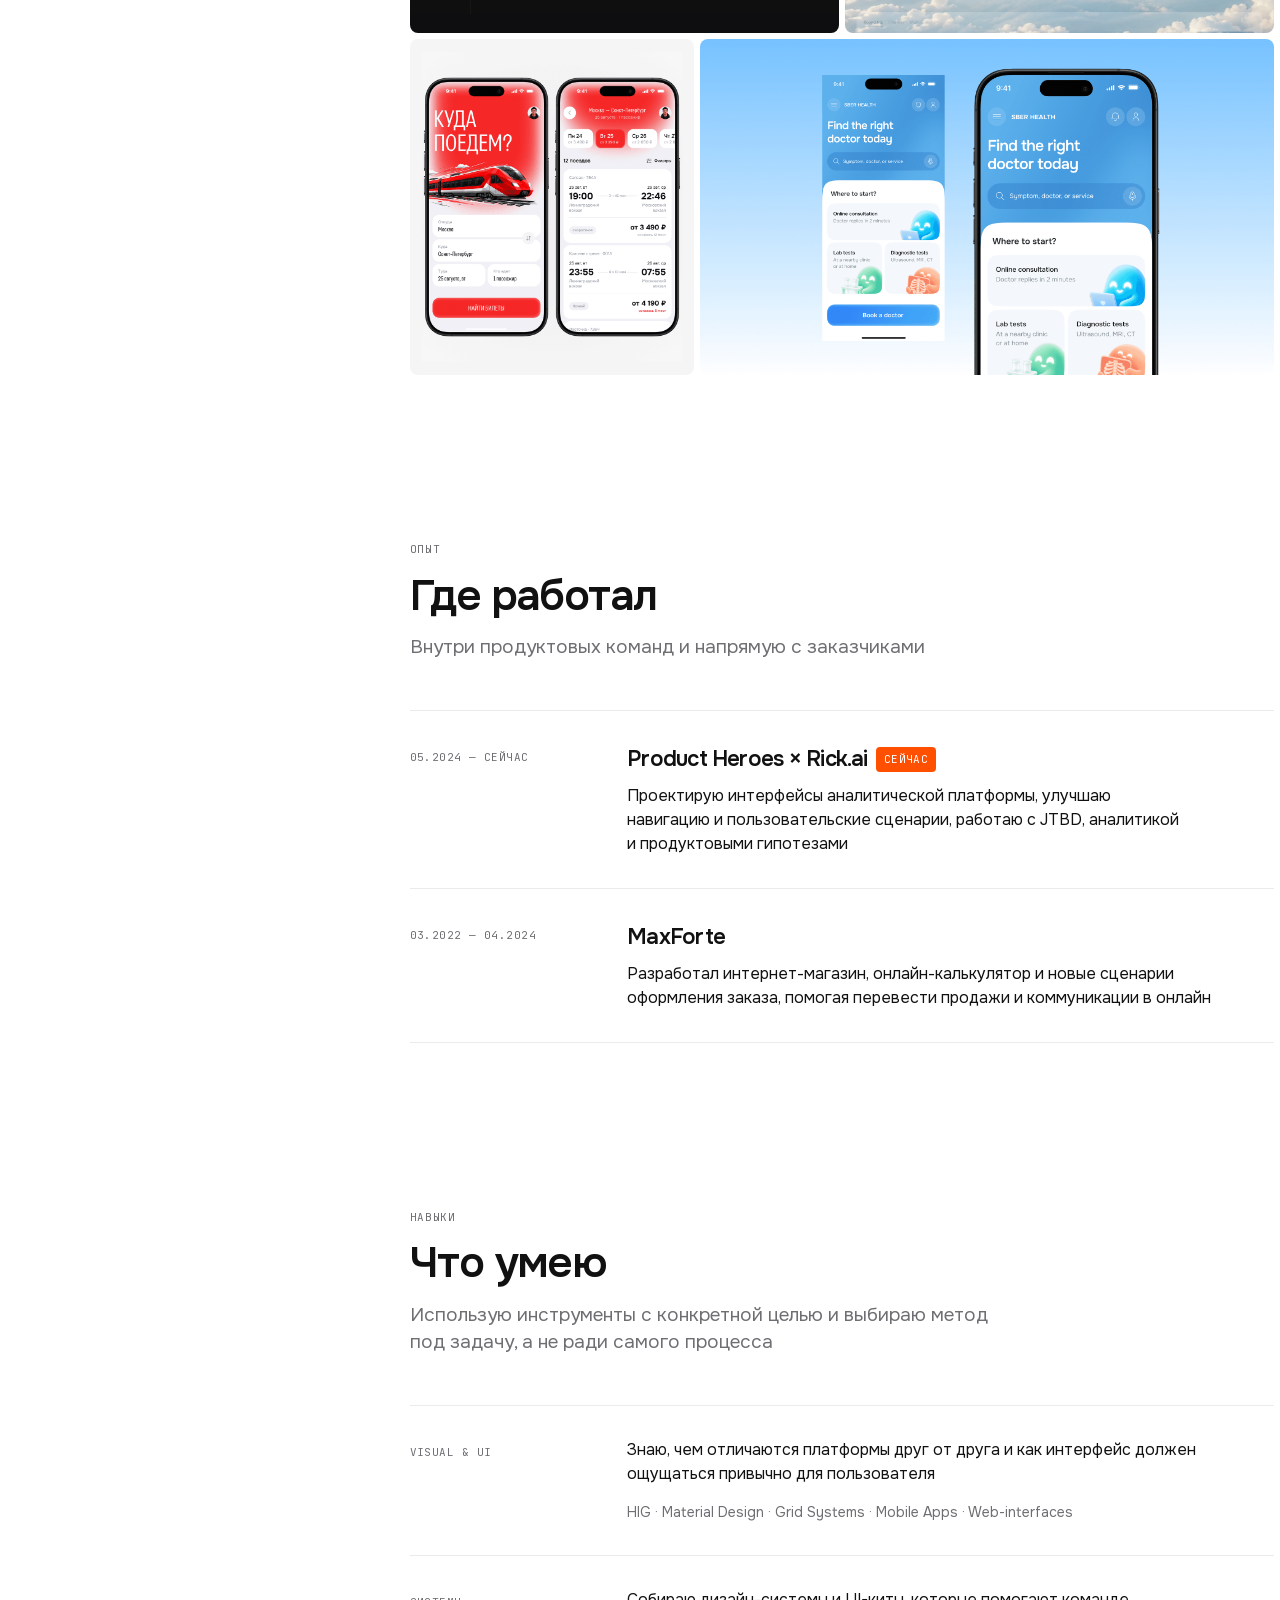
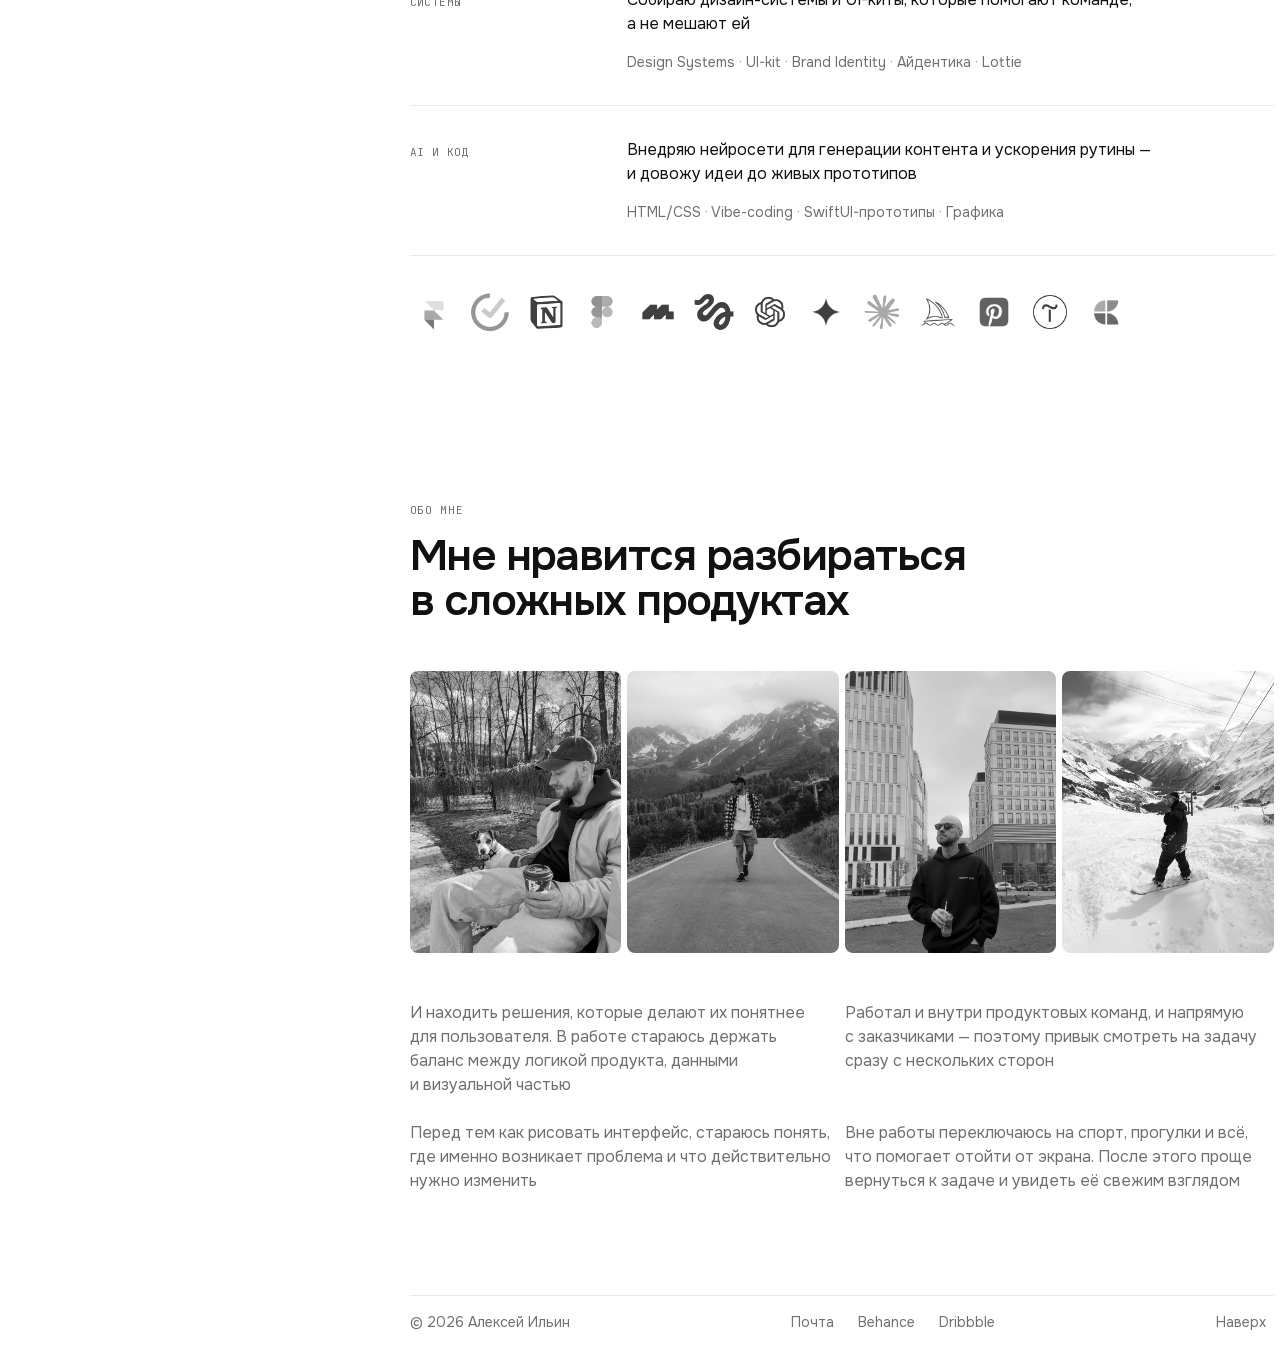
==== commit ad3d0046: "Кнопки: текст движется плавнее и растворяется у краёв Co-Authored-By: Claude Opus 5.5 <noreply@anthr" ====
--- a/index.html
+++ b/index.html
@@ -13,7 +13,7 @@
   <link rel="icon" href="assets/favicon-64.png" sizes="64x64" type="image/png">
   <link rel="apple-touch-icon" href="assets/apple-touch-icon.png">
   <link rel="stylesheet" href="fonts.css?v=3">
-  <link rel="stylesheet" href="styles.css?v=81">
+  <link rel="stylesheet" href="styles.css?v=82">
   <!-- Яндекс Метрика: посещения, вебвизор и цели (Телеграм, резюме, кейсы, демо) -->
   <script>
     (function(m,e,t,r,i,k,a){m[i]=m[i]||function(){(m[i].a=m[i].a||[]).push(arguments)};
--- a/styles.css
+++ b/styles.css
@@ -107,8 +107,12 @@
 .btn { display: grid; place-items: center; background: var(--paper-2); }
 
 /* Текст кнопки уезжает вверх, такой же приходит снизу */
-.roll { display: block; overflow: hidden; line-height: 20px; white-space: nowrap; }
-.roll > span { display: block; position: relative; transition: transform 0.45s var(--ease); }
+.roll {
+  display: block; overflow: hidden; line-height: 28px; white-space: nowrap;
+  -webkit-mask-image: linear-gradient(to bottom, transparent, #000 22%, #000 78%, transparent);
+  mask-image: linear-gradient(to bottom, transparent, #000 22%, #000 78%, transparent);
+}
+.roll > span { display: block; position: relative; will-change: transform; transition: transform 0.7s cubic-bezier(0.65, 0, 0.35, 1); }
 .roll > span::after { content: attr(data-text); content: attr(data-text) / ""; position: absolute; top: 100%; left: 0; right: 0; }
 @media (hover: hover) {
   .btn:hover .roll > span, .sheet__btn:hover .roll > span { transform: translateY(-100%); }
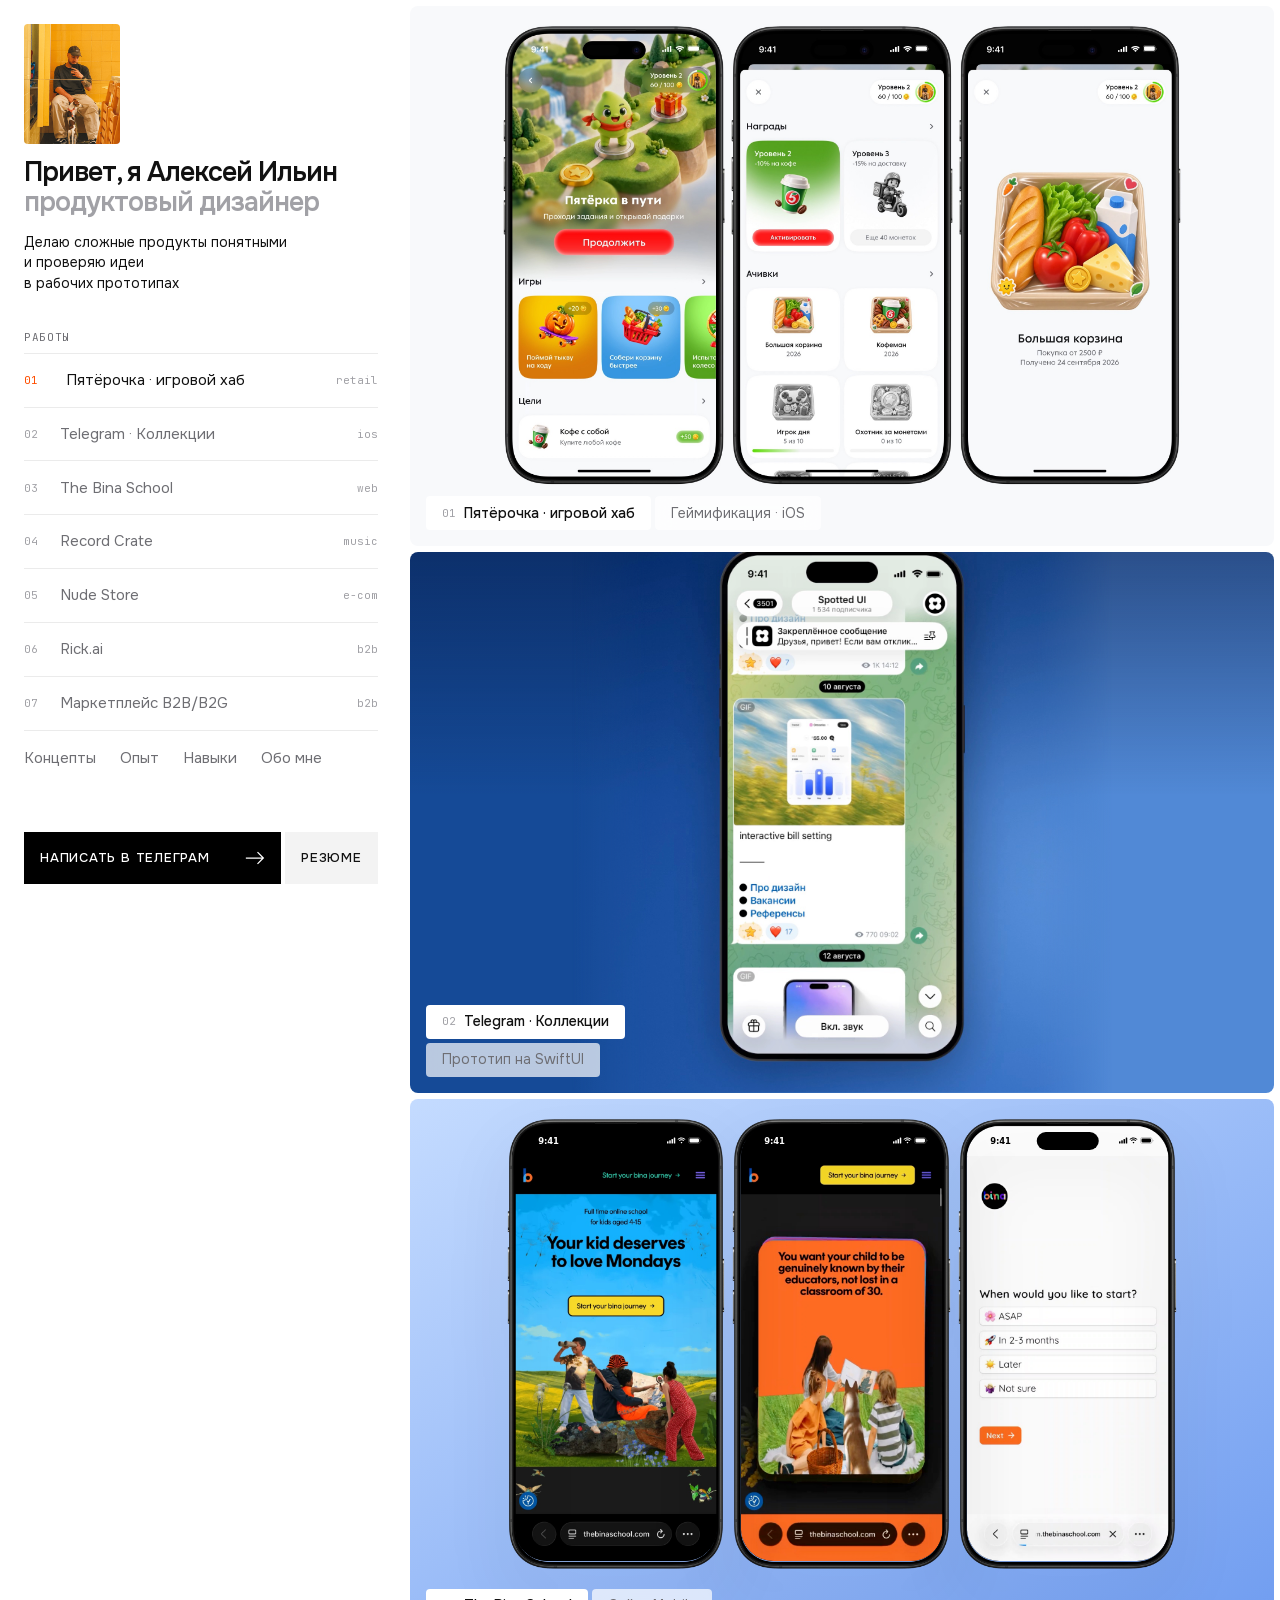
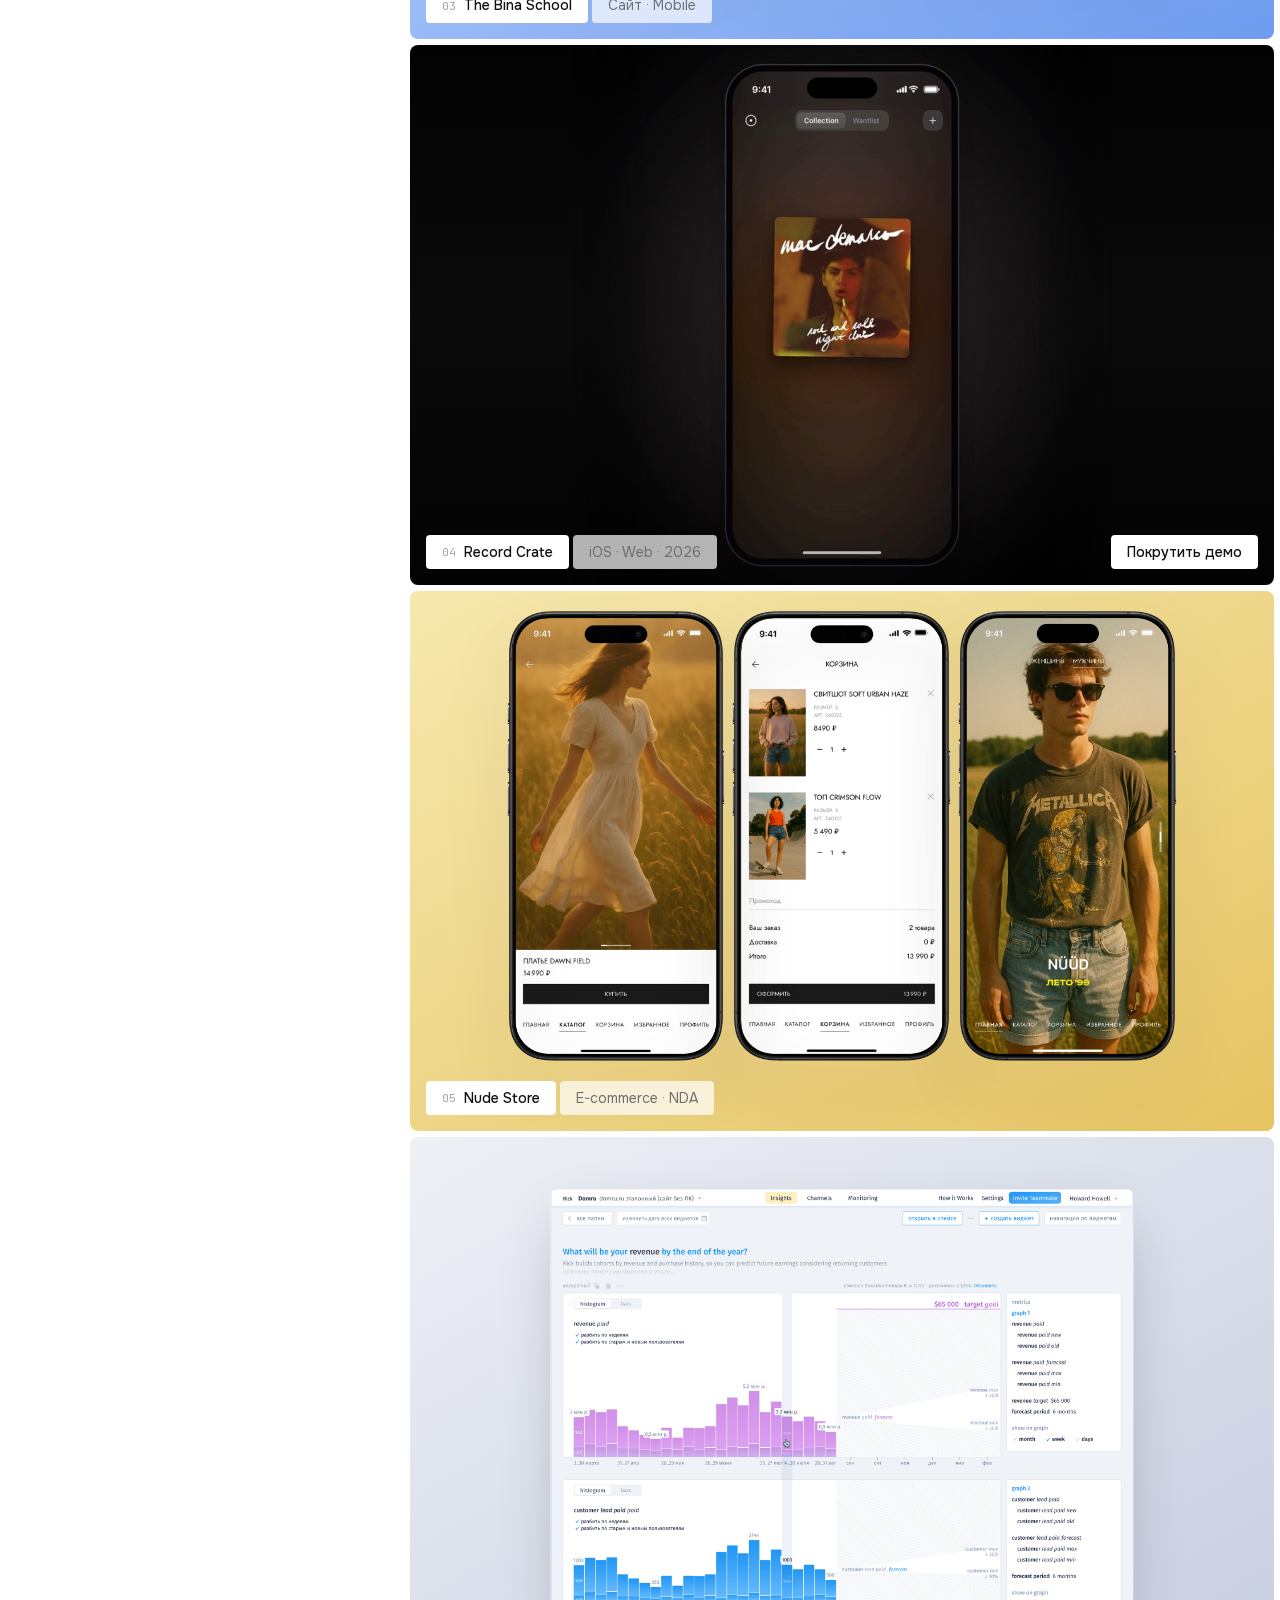
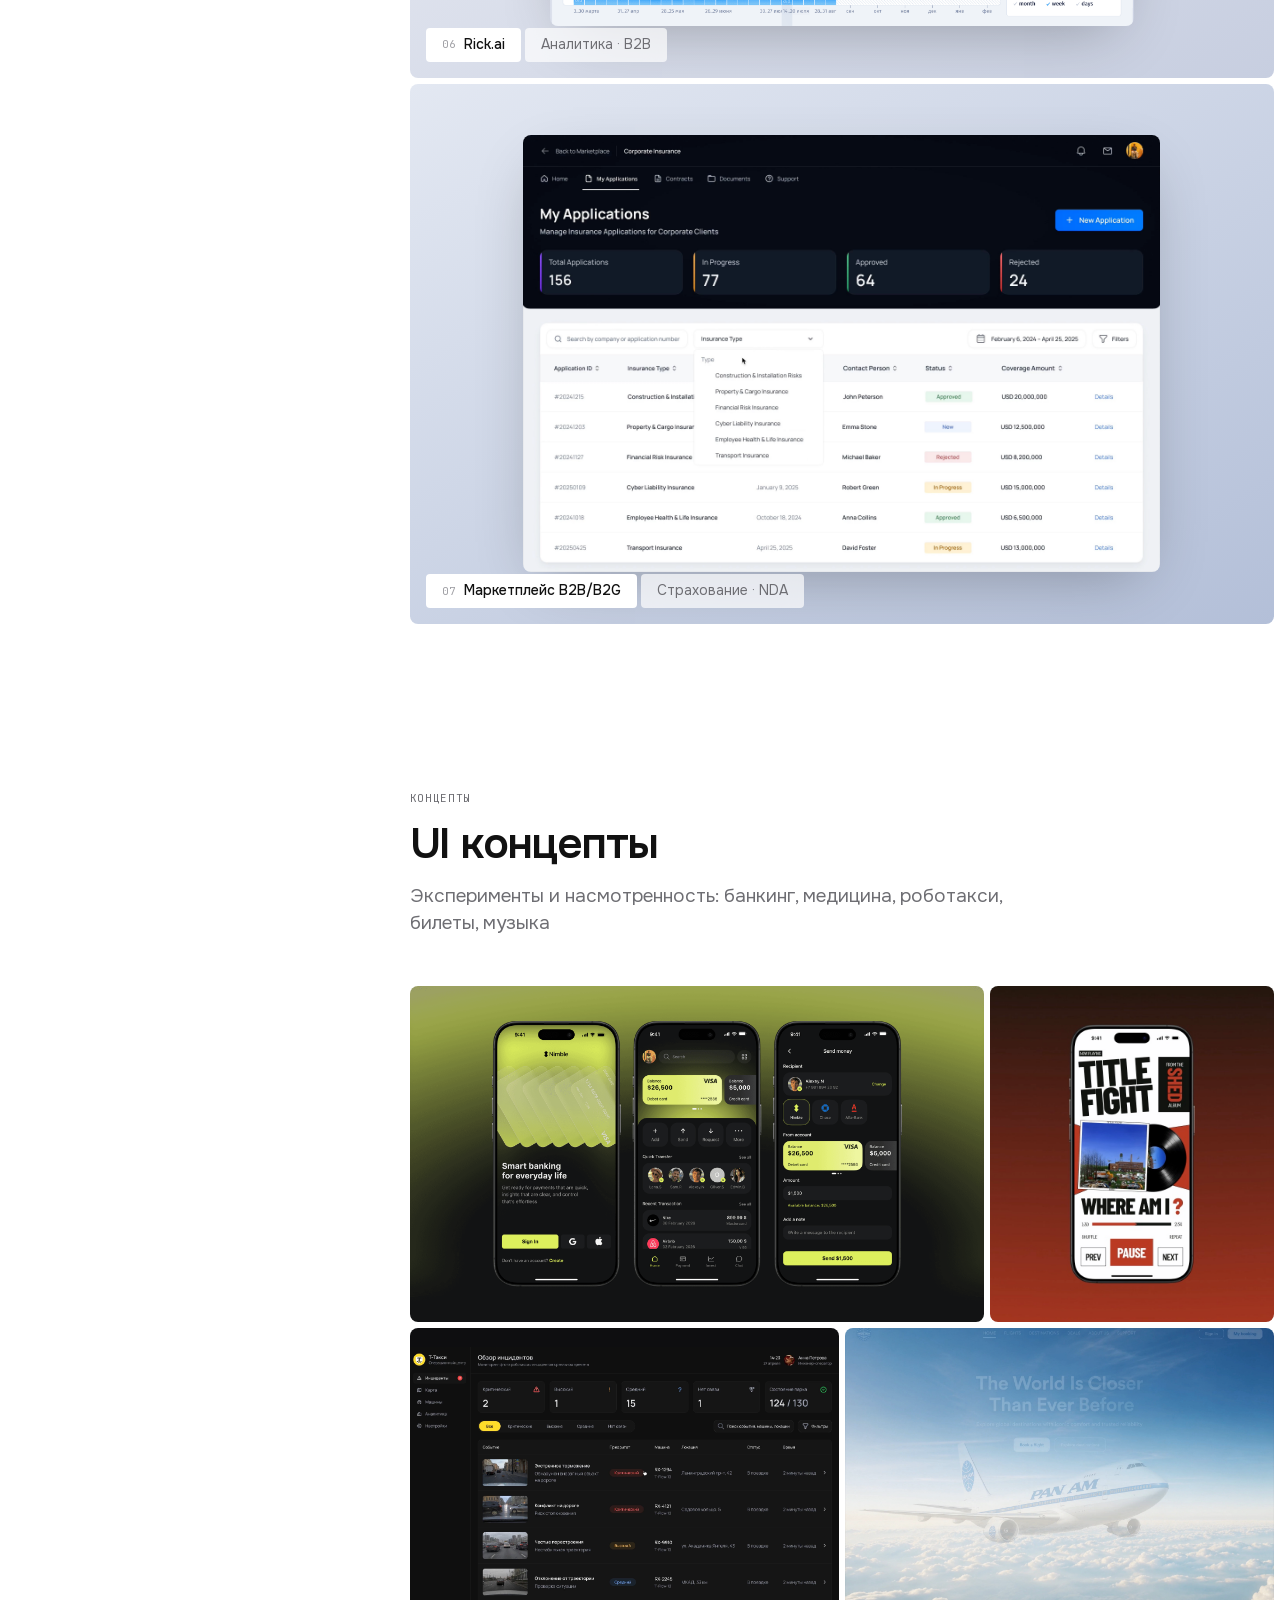
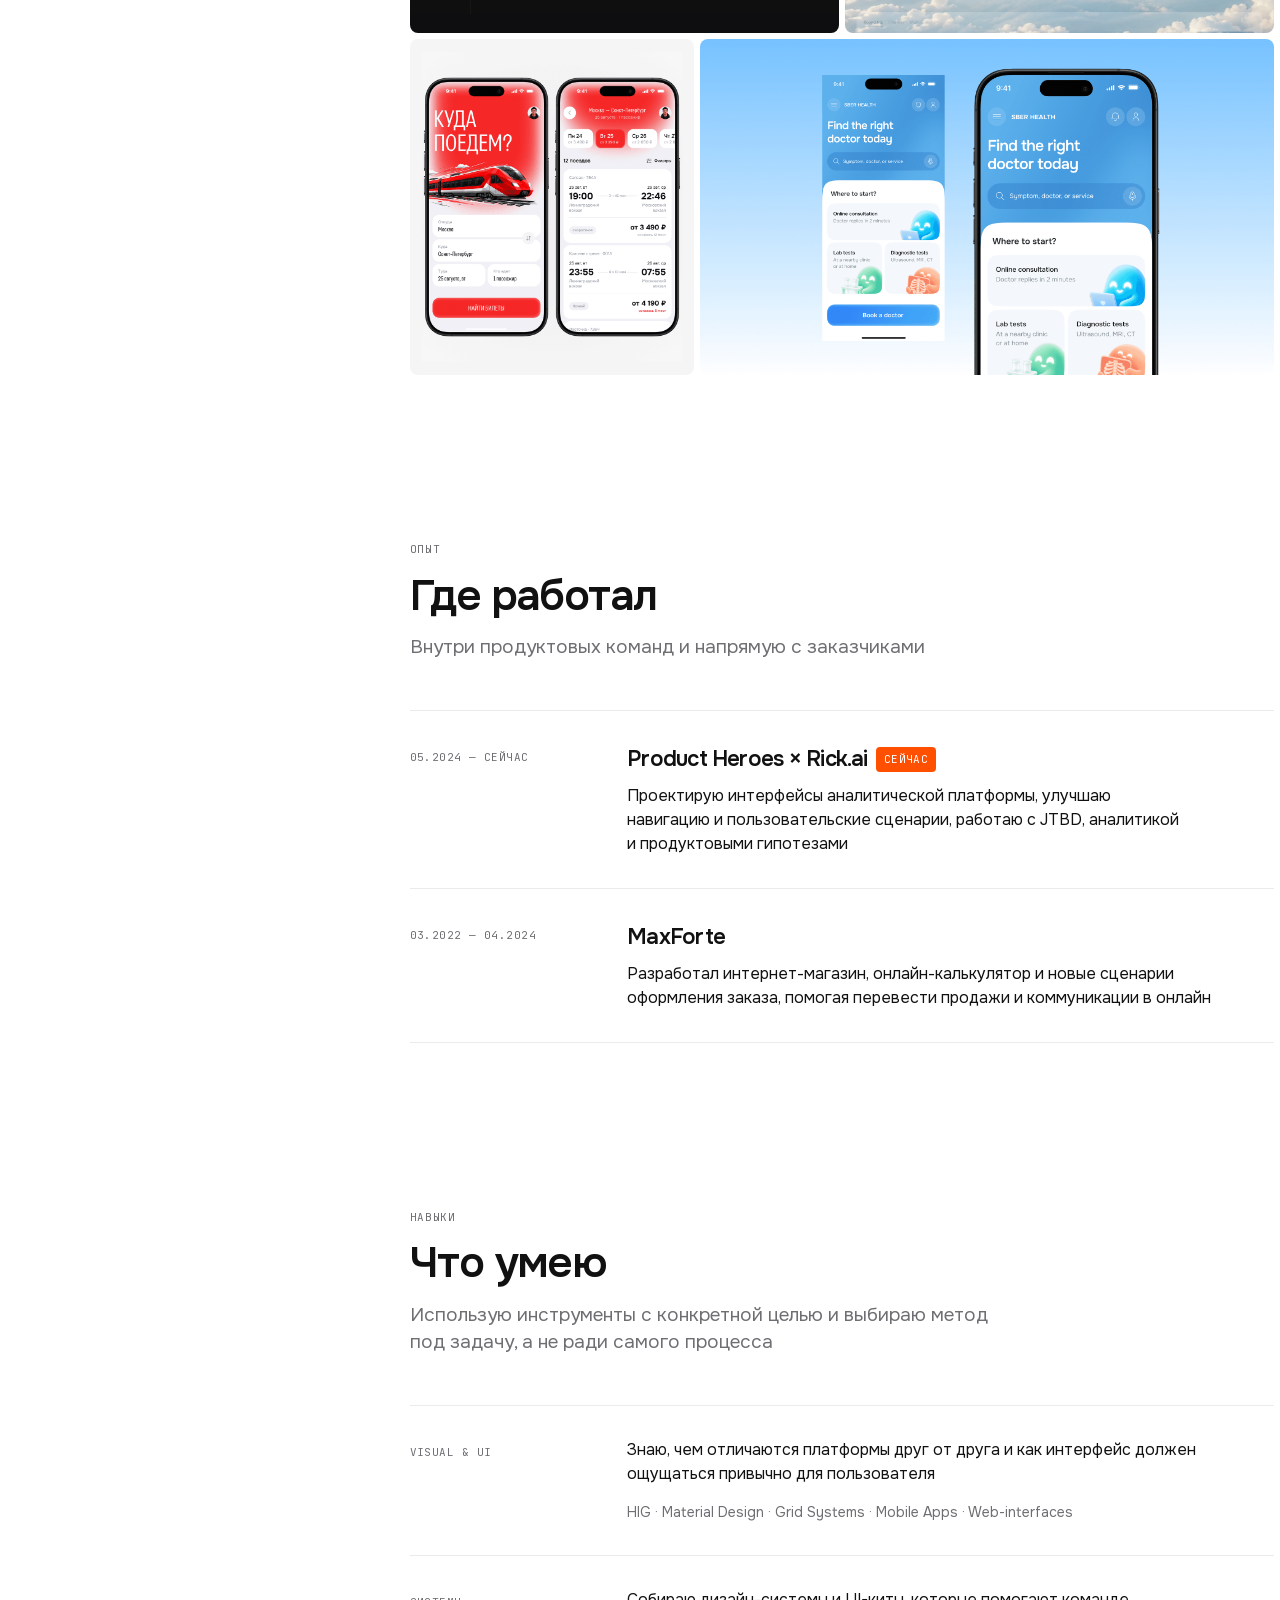
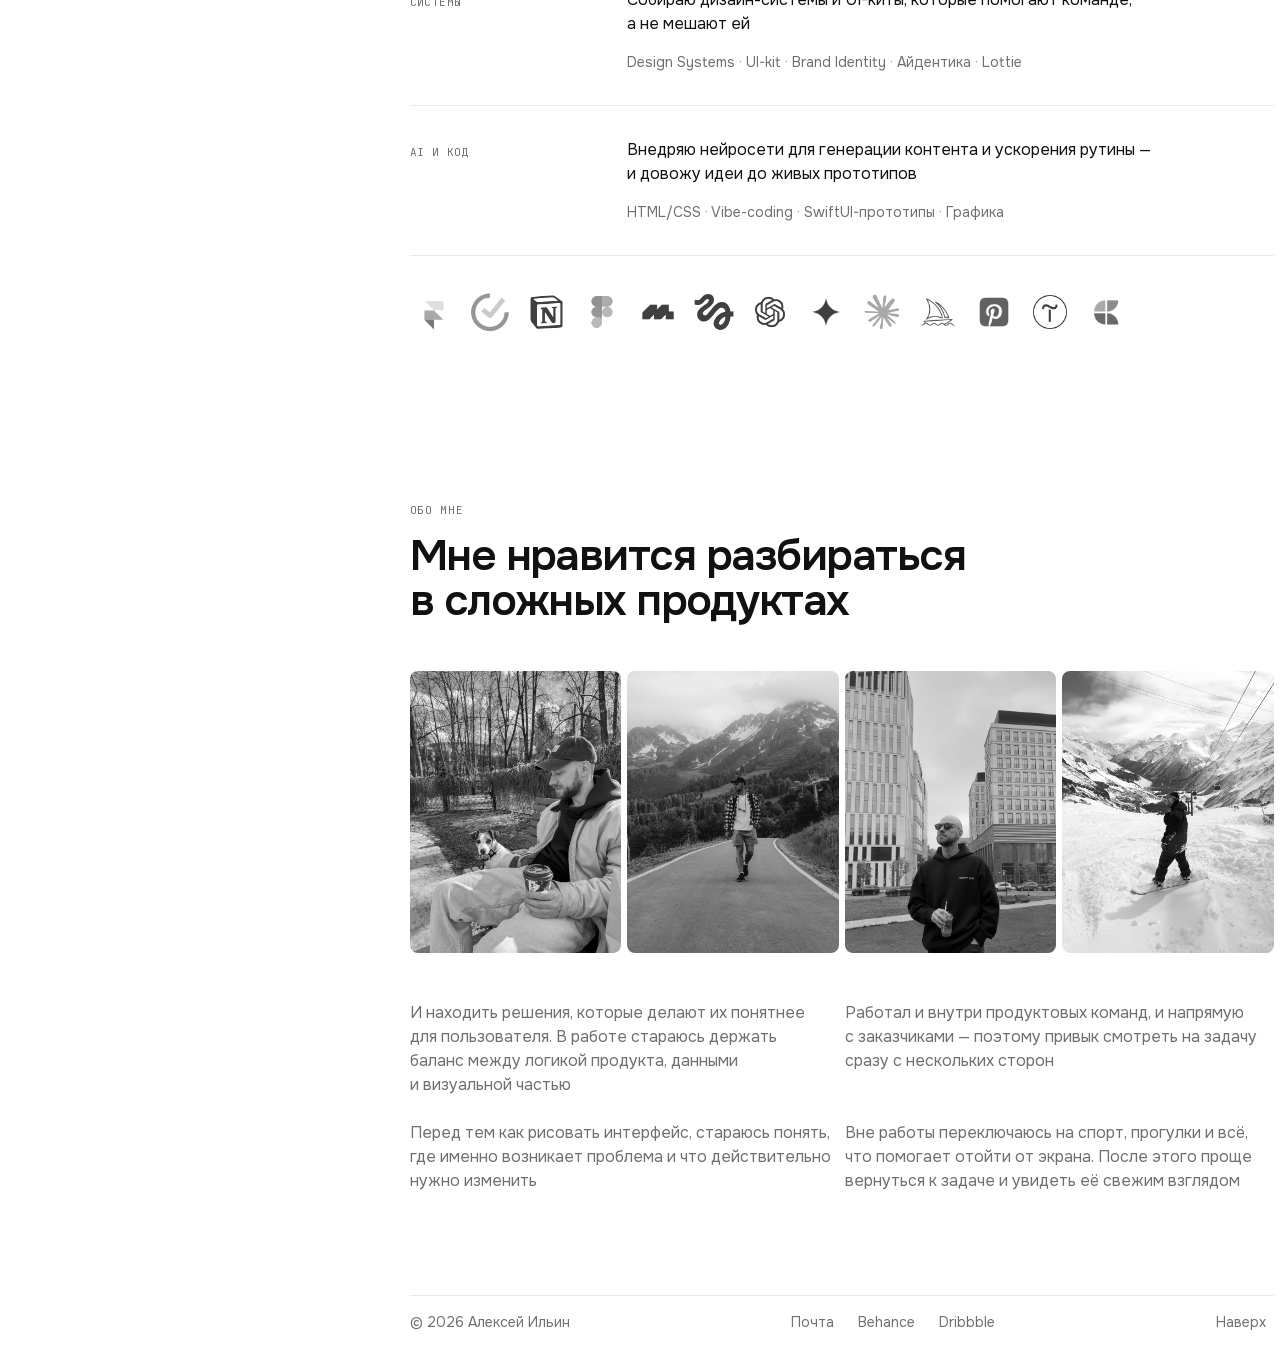
==== commit 6cae3eaa: "Кнопки: стрелка справа, текст и стрелка уезжают вверх за 0,2 с Co-Authored-By: Claude Opus 5.5 <nore" ====
--- a/index.html
+++ b/index.html
@@ -13,7 +13,7 @@
   <link rel="icon" href="assets/favicon-64.png" sizes="64x64" type="image/png">
   <link rel="apple-touch-icon" href="assets/apple-touch-icon.png">
   <link rel="stylesheet" href="fonts.css?v=3">
-  <link rel="stylesheet" href="styles.css?v=82">
+  <link rel="stylesheet" href="styles.css?v=84">
   <!-- Яндекс Метрика: посещения, вебвизор и цели (Телеграм, резюме, кейсы, демо) -->
   <script>
     (function(m,e,t,r,i,k,a){m[i]=m[i]||function(){(m[i].a=m[i].a||[]).push(arguments)};
@@ -25,6 +25,7 @@
   </script>
 </head>
 <body>
+  <svg width="0" height="0" style="position:absolute" aria-hidden="true"><symbol id="i-arrow" viewBox="0 0 24 24"><path d="M1 12h21M15 5l7 7-7 7" fill="none" stroke="currentColor" stroke-width="1.5"/></symbol></svg>
   <noscript><div><img src="https://mc.yandex.ru/watch/113889488" style="position:absolute; left:-9999px;" alt=""></div></noscript>
   <div class="layout">
     <!-- Левая колонка: закреплена на десктопе -->
@@ -58,8 +59,8 @@
 
       <div class="contact">
         <div class="actions">
-          <a class="btn btn--primary" href="https://t.me/alexanimal" target="_blank" rel="noopener"><span class="roll"><span data-text="Написать в&nbsp;Телеграм">Написать в&nbsp;Телеграм</span></span></a>
-          <a class="btn" href="https://docs.google.com/document/d/1sTrpl-XUrUpNoLDVwXsISRm1s8lqDhU_dGN__ldNFXg/edit?usp=sharing" target="_blank" rel="noopener"><span class="roll"><span data-text="Резюме">Резюме</span></span></a>
+          <a class="btn btn--primary" href="https://t.me/alexanimal" target="_blank" rel="noopener"><span class="roll"><span class="roll__line"><span>Написать в&nbsp;Телеграм</span><svg aria-hidden="true"><use href="#i-arrow"/></svg></span><span class="roll__line" aria-hidden="true"><span>Написать в&nbsp;Телеграм</span><svg aria-hidden="true"><use href="#i-arrow"/></svg></span></span></a>
+          <a class="btn" href="https://docs.google.com/document/d/1sTrpl-XUrUpNoLDVwXsISRm1s8lqDhU_dGN__ldNFXg/edit?usp=sharing" target="_blank" rel="noopener"><span class="roll"><span class="roll__line"><span>Резюме</span></span><span class="roll__line" aria-hidden="true"><span>Резюме</span></span></span></a>
         </div>
       </div>
     </aside>
@@ -142,7 +143,7 @@
             <div class="story__row"><h3>Решение</h3><div><p>Веер конвертов с&nbsp;инерцией, пружинами и&nbsp;хаптиком, фон подсвечивается цветом обложки. Пластинка выезжает из&nbsp;конверта и&nbsp;вращается, на&nbsp;обороте трек-лист. Есть импорт из&nbsp;Discogs, wantlist с&nbsp;ценами и&nbsp;кнопка «Слушать» в&nbsp;стримингах</p></div></div>
             <div class="story__row"><h3>Итог</h3><div><p>Приложение работает на&nbsp;iOS и&nbsp;в&nbsp;вебе, демо можно покрутить прямо здесь</p></div></div>
           </div>
-          <button class="sheet__btn" data-demo="crate.html"><span class="roll"><span data-text="Покрутить демо">Покрутить демо</span></span></button>
+          <button class="sheet__btn" data-demo="crate.html"><span class="roll"><span class="roll__line"><span>Покрутить демо</span><svg aria-hidden="true"><use href="#i-arrow"/></svg></span><span class="roll__line" aria-hidden="true"><span>Покрутить демо</span><svg aria-hidden="true"><use href="#i-arrow"/></svg></span></span></button>
         </div>
       </article>
 
@@ -272,7 +273,7 @@
 
       <footer class="footer">
         <!-- На десктопе кнопка «Написать» всегда видна в левой колонке, здесь она нужна только на телефоне -->
-        <a class="btn btn--primary footer__cta" href="https://t.me/alexanimal" target="_blank" rel="noopener"><span class="roll"><span data-text="Написать в&nbsp;Телеграм">Написать в&nbsp;Телеграм</span></span></a>
+        <a class="btn btn--primary footer__cta" href="https://t.me/alexanimal" target="_blank" rel="noopener"><span class="roll"><span class="roll__line"><span>Написать в&nbsp;Телеграм</span><svg aria-hidden="true"><use href="#i-arrow"/></svg></span><span class="roll__line" aria-hidden="true"><span>Написать в&nbsp;Телеграм</span><svg aria-hidden="true"><use href="#i-arrow"/></svg></span></span></a>
         <div class="footer__row">
           <span>© 2026 Алексей Ильин</span>
           <nav class="footer__links" aria-label="Контакты">
--- a/styles.css
+++ b/styles.css
@@ -100,25 +100,28 @@
 .contact { margin-top: clamp(40px, 7vh, 80px); }
 .actions { display: grid; grid-template-columns: 1fr auto; gap: var(--s1); }
 .btn, .sheet__btn {
-  height: 44px; padding: 0 var(--s4); border-radius: 0;
-  font-size: 12px; font-weight: 500; letter-spacing: 0.1em; text-transform: uppercase;
+  height: 52px; padding: 0 var(--s3); border-radius: 0;
+  font-size: 13px; font-weight: 500; letter-spacing: 0.06em; text-transform: uppercase;
   transition: transform 0.3s var(--ease);
 }
-.btn { display: grid; place-items: center; background: var(--paper-2); }
-
-/* Текст кнопки уезжает вверх, такой же приходит снизу */
-.roll {
-  display: block; overflow: hidden; line-height: 28px; white-space: nowrap;
-  -webkit-mask-image: linear-gradient(to bottom, transparent, #000 22%, #000 78%, transparent);
-  mask-image: linear-gradient(to bottom, transparent, #000 22%, #000 78%, transparent);
-}
-.roll > span { display: block; position: relative; will-change: transform; transition: transform 0.7s cubic-bezier(0.65, 0, 0.35, 1); }
-.roll > span::after { content: attr(data-text); content: attr(data-text) / ""; position: absolute; top: 100%; left: 0; right: 0; }
+.btn { display: grid; align-items: center; justify-items: center; background: var(--paper-2); }
+
+/* Строка с текстом и стрелкой уезжает вверх, такая же приходит снизу */
+.roll { display: block; height: 28px; overflow: hidden; white-space: nowrap; }
+.roll__line { display: flex; align-items: center; justify-content: space-between; gap: var(--s3); height: 28px; will-change: transform; transition: transform 0.2s ease-out; }
+.roll svg { width: 20px; height: 20px; flex: none; }
 @media (hover: hover) {
-  .btn:hover .roll > span, .sheet__btn:hover .roll > span { transform: translateY(-100%); }
+  .btn:hover .roll__line, .sheet__btn:hover .roll__line { transform: translateY(-100%); }
+}
+@media (max-width: 400px) {
+  .actions .btn { padding: 0 12px; }
+  .roll__line { gap: var(--s2); }
+}
+@media (max-width: 340px) {
+  .actions .roll svg { display: none; }
 }
 .btn:active, .sheet__btn:active, .sheet__nav button:active, .sheet__close:active, .chip--btn:active, .demo__close:active { transform: scale(var(--press, 0.97)); }
-.btn--primary { background: var(--btn); color: var(--paper); }
+.btn--primary { justify-items: stretch; background: var(--btn); color: var(--paper); }
 
 /* На невысоких экранах ужимаем поля колонки, чтобы кнопки помещались без скролла */
 @media (max-height: 960px) and (min-width: 1025px) {
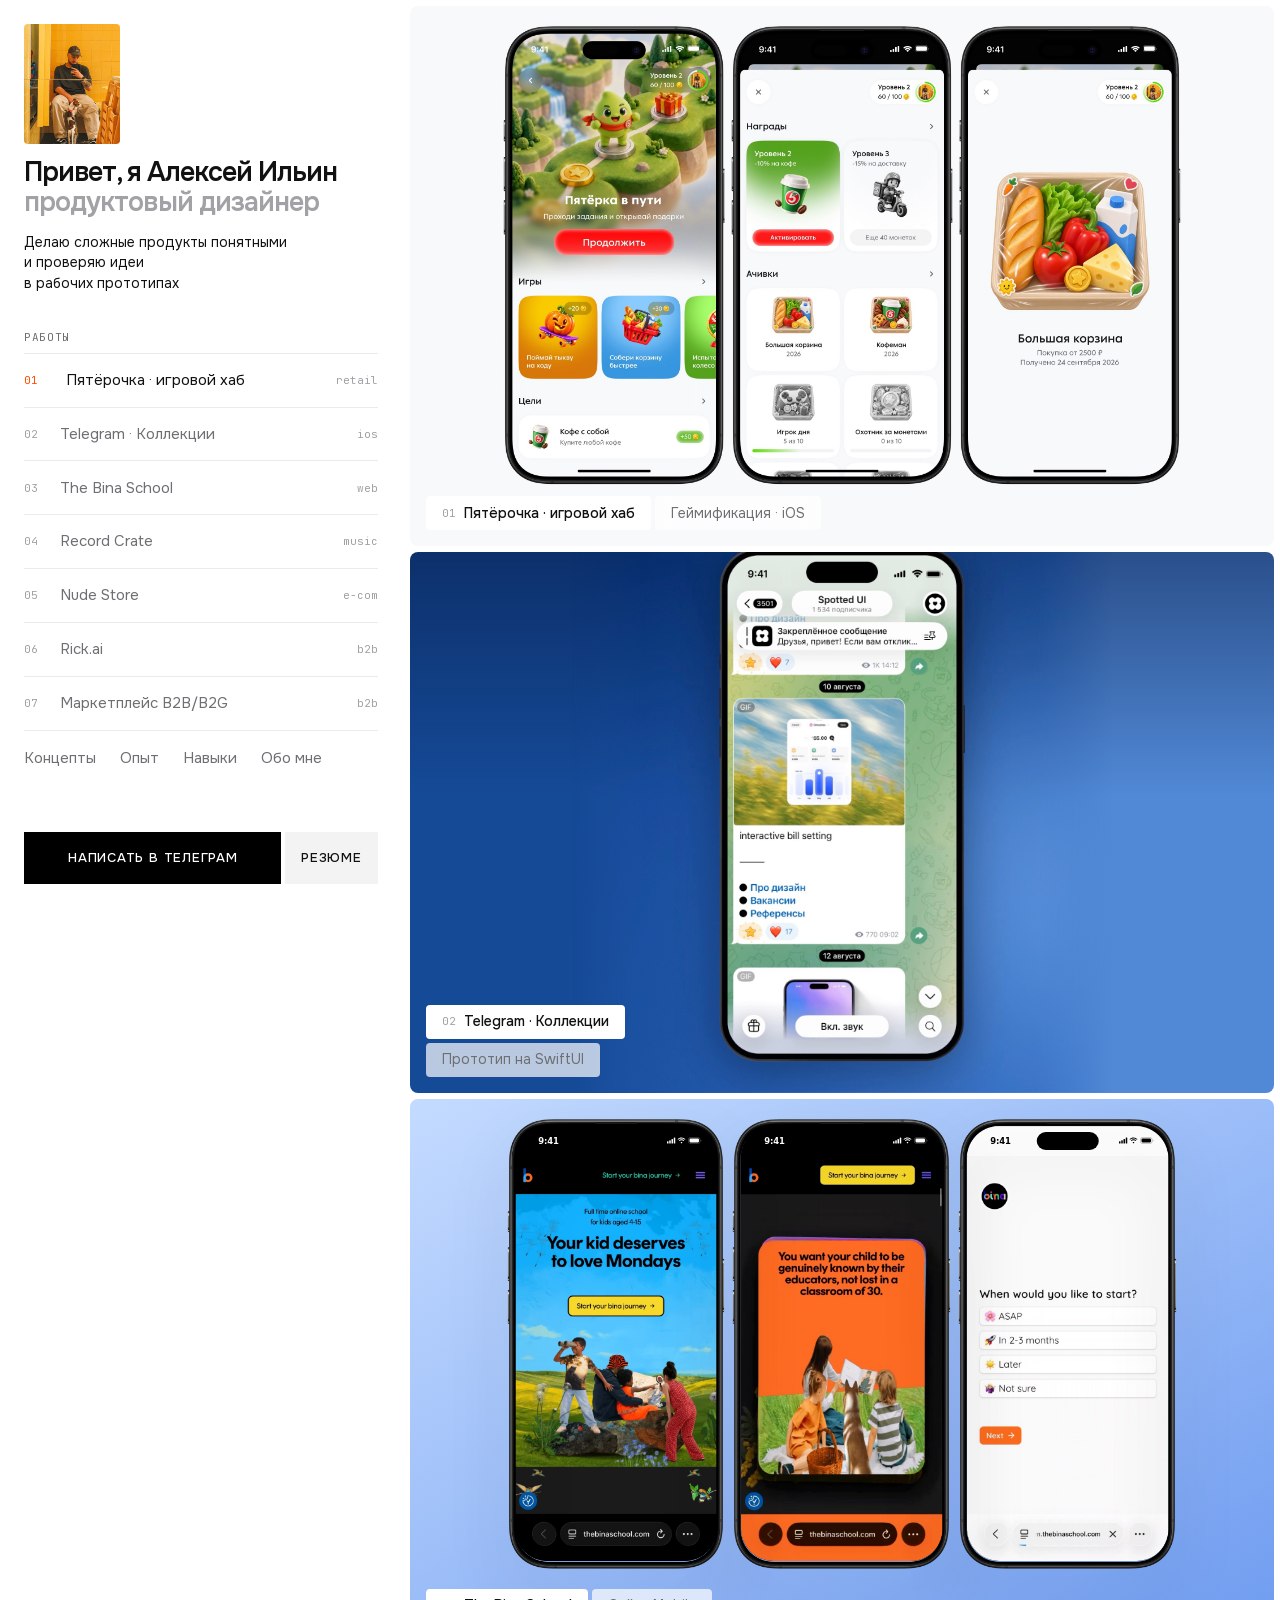
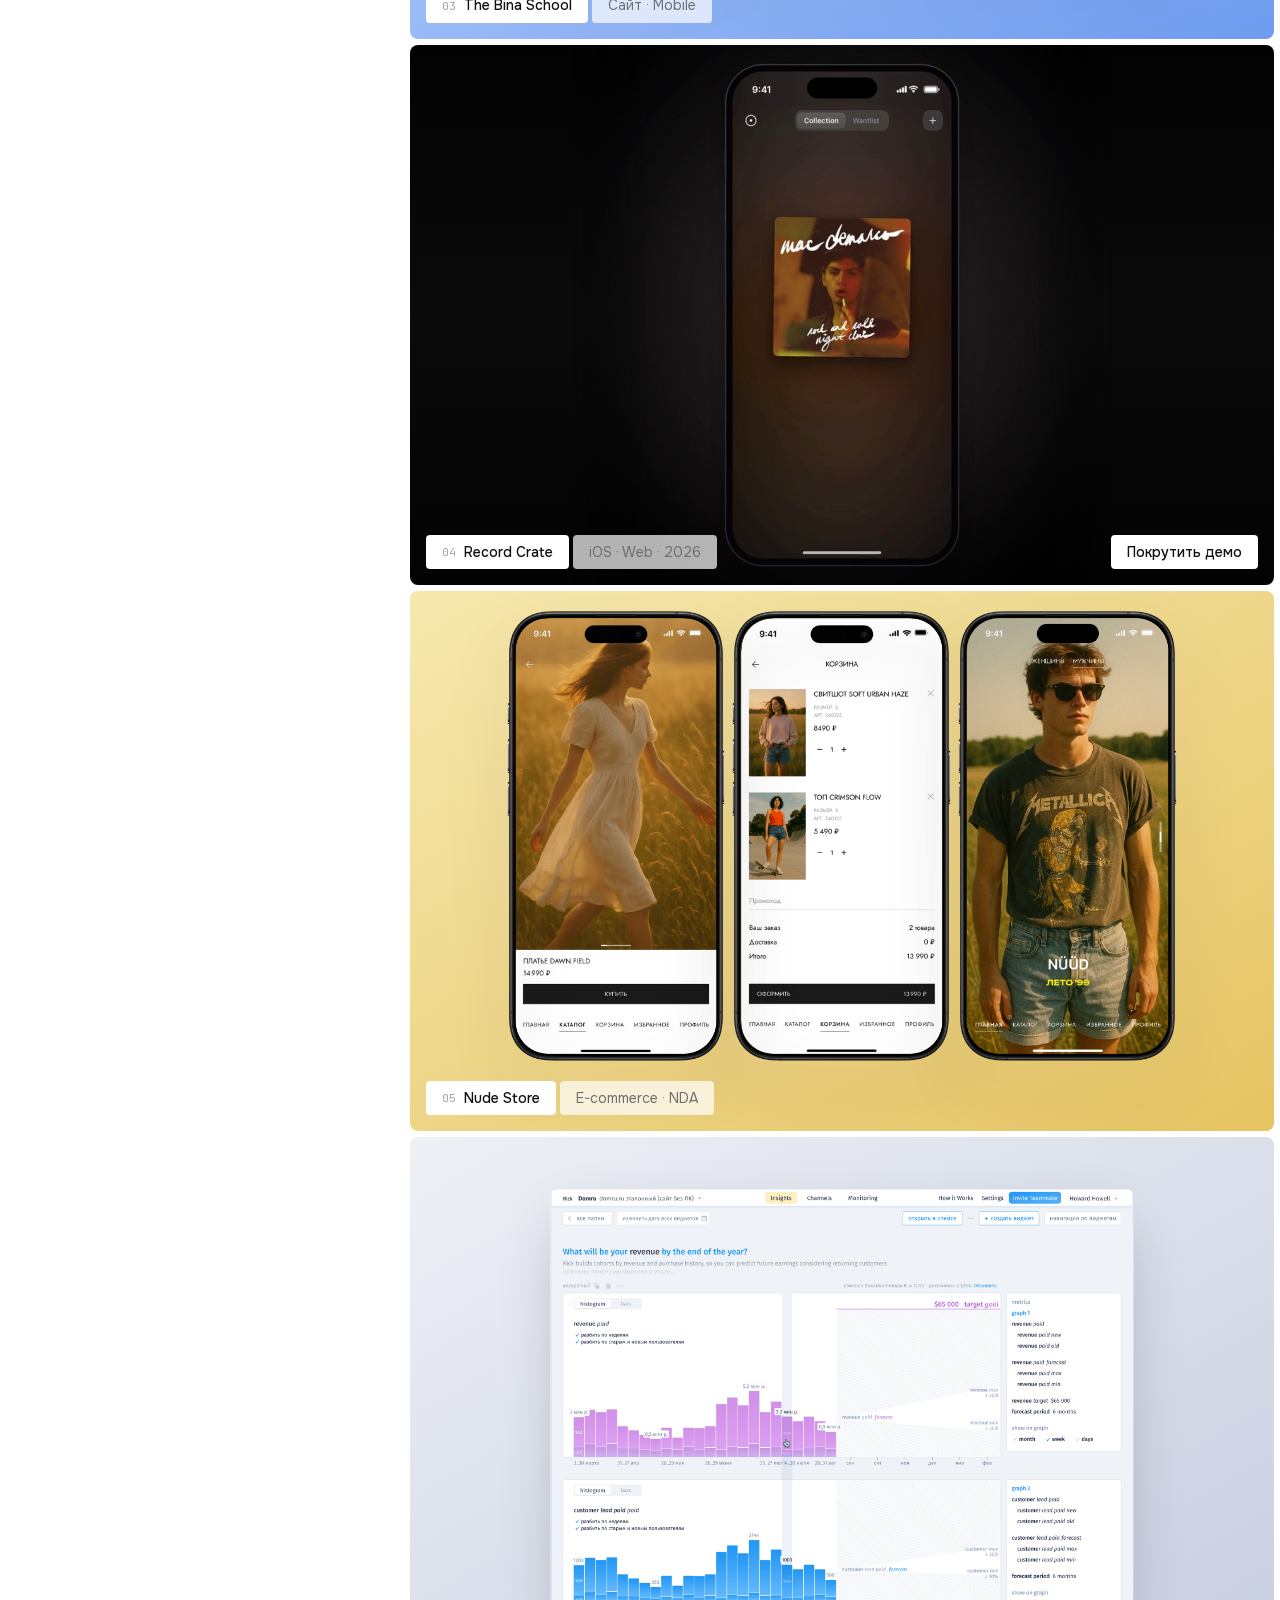
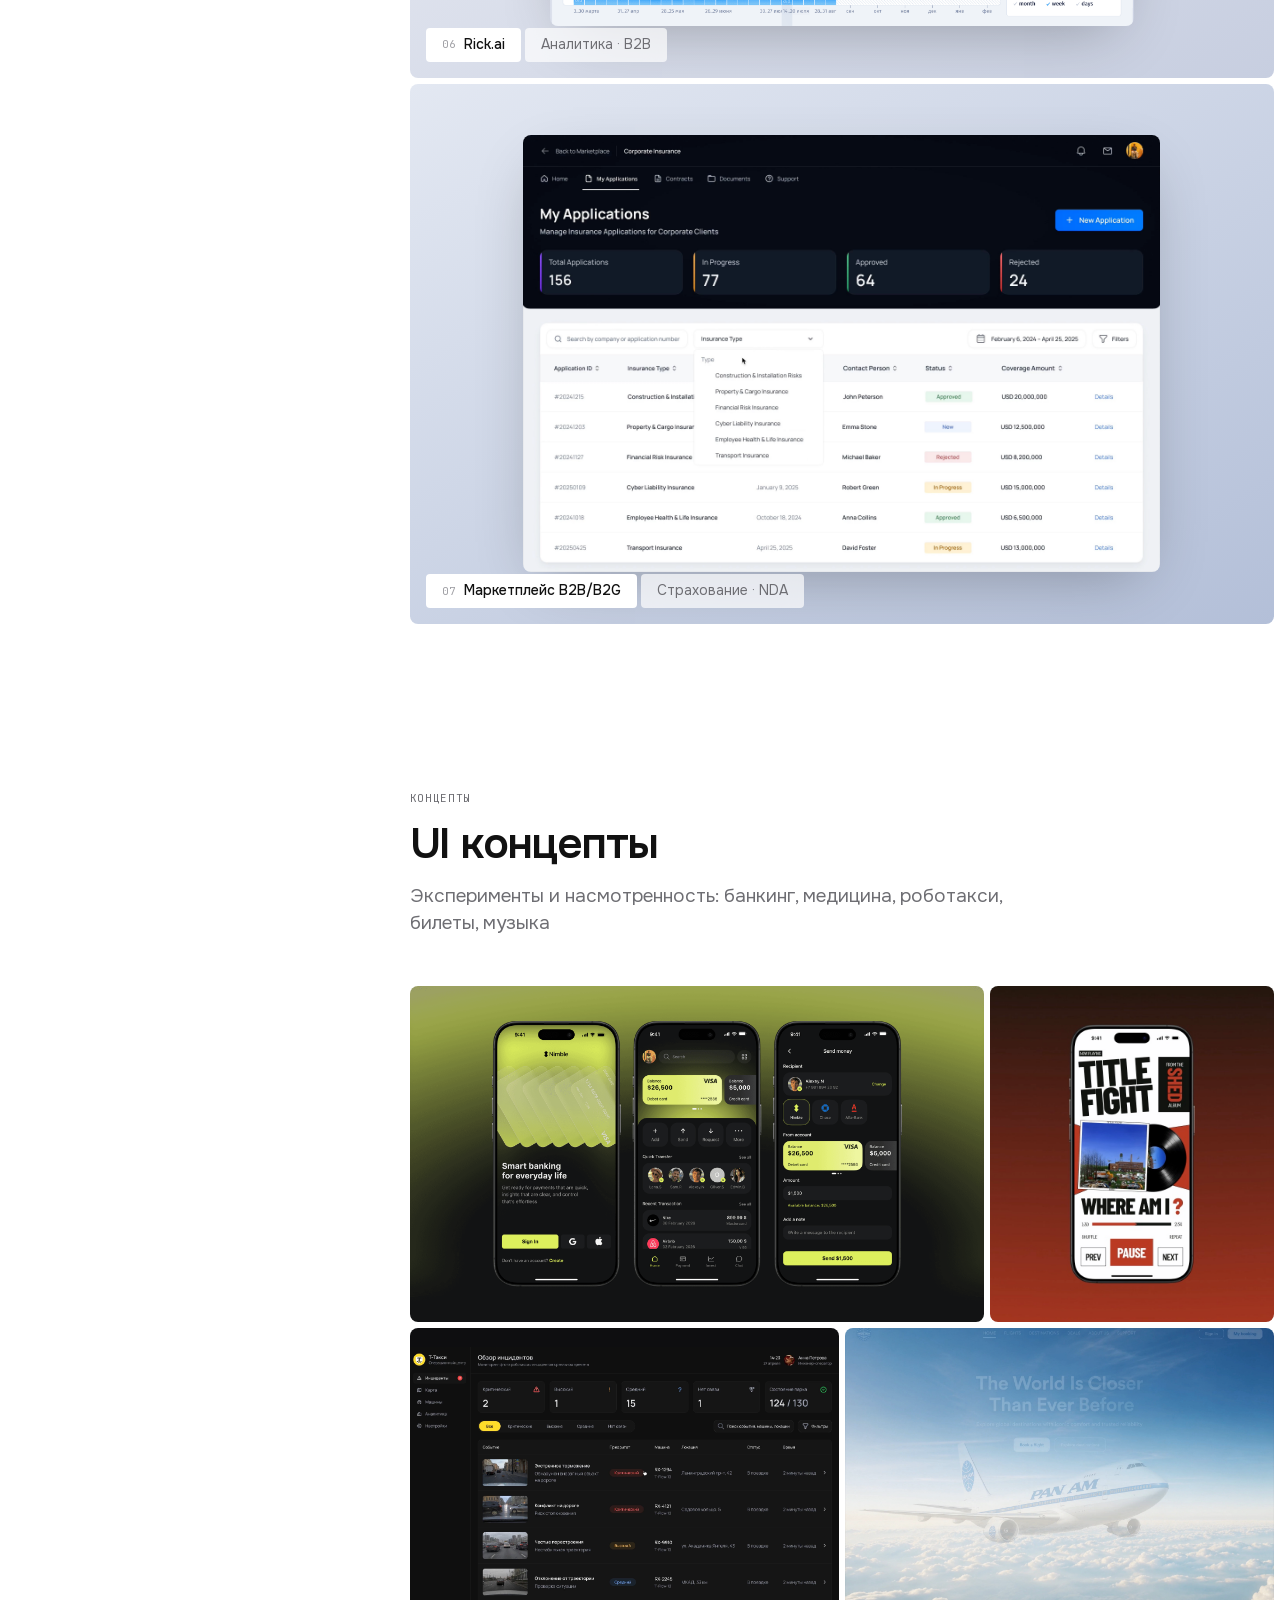
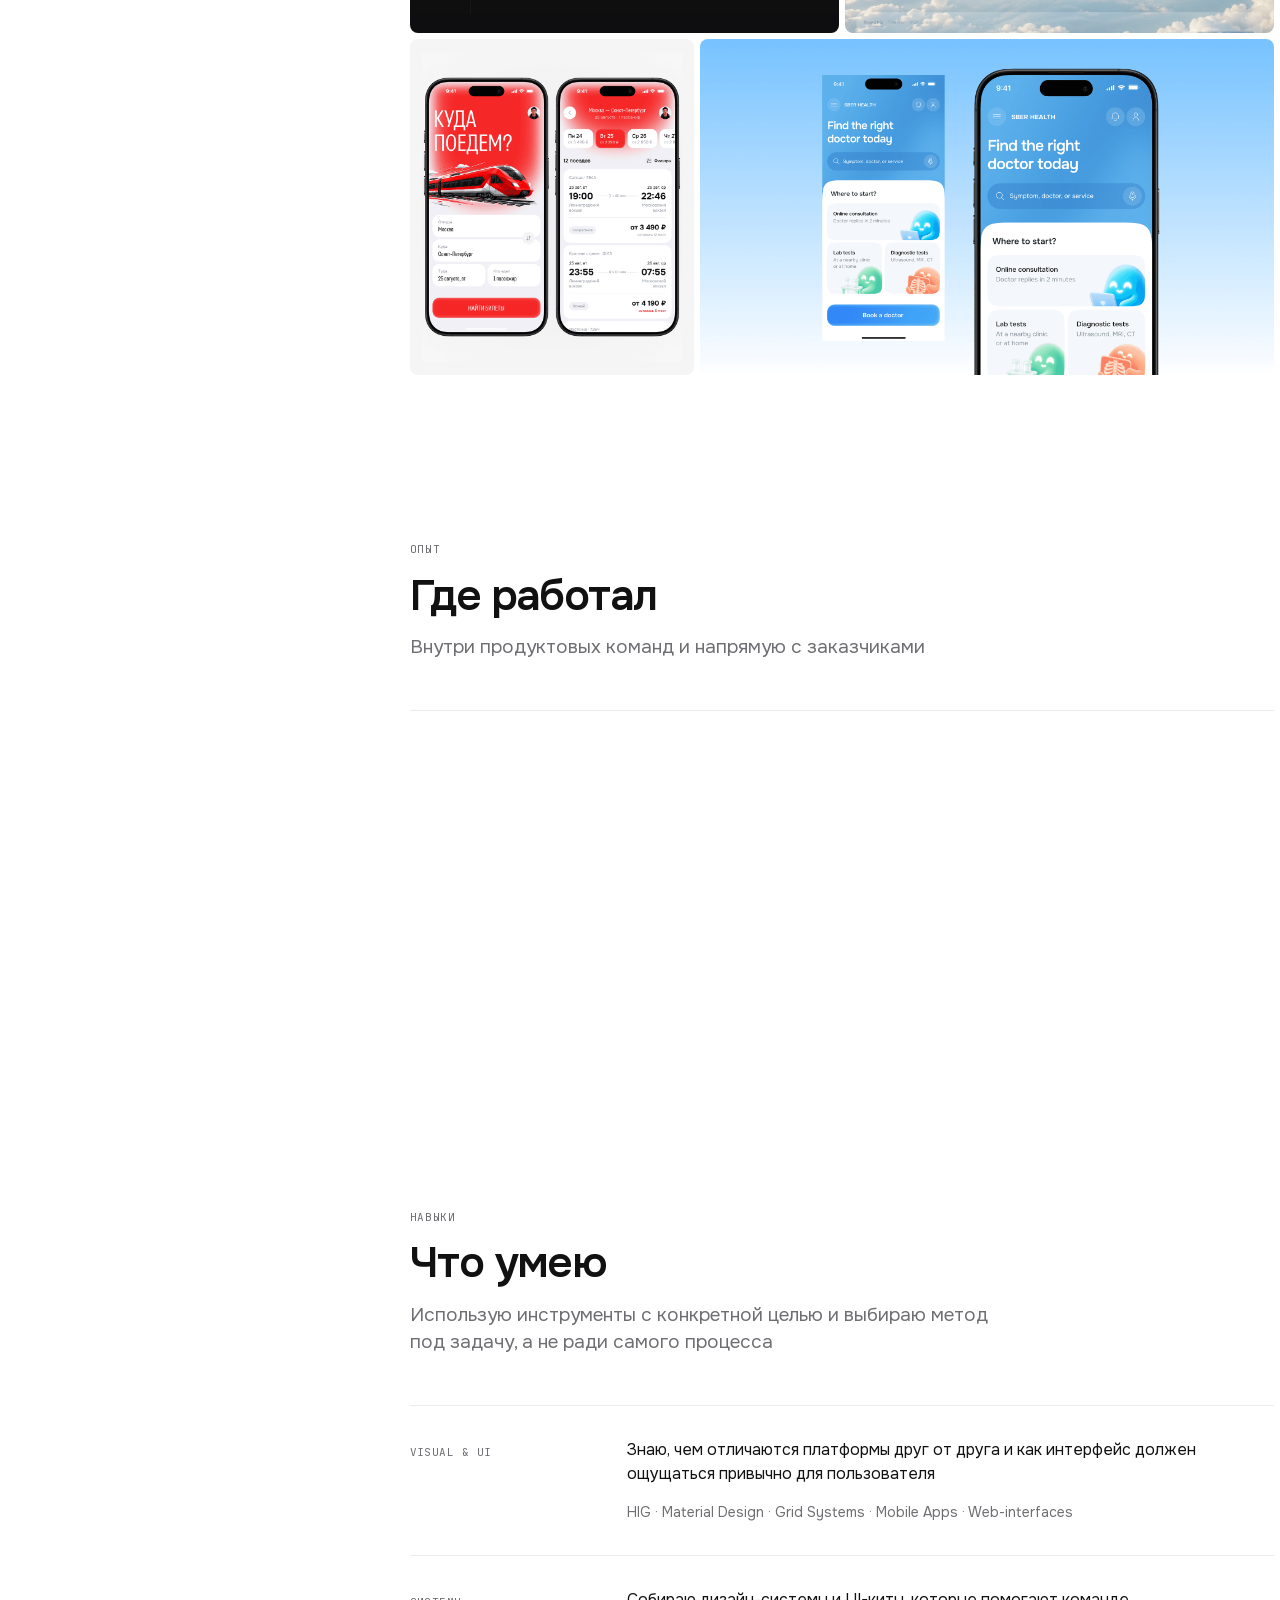
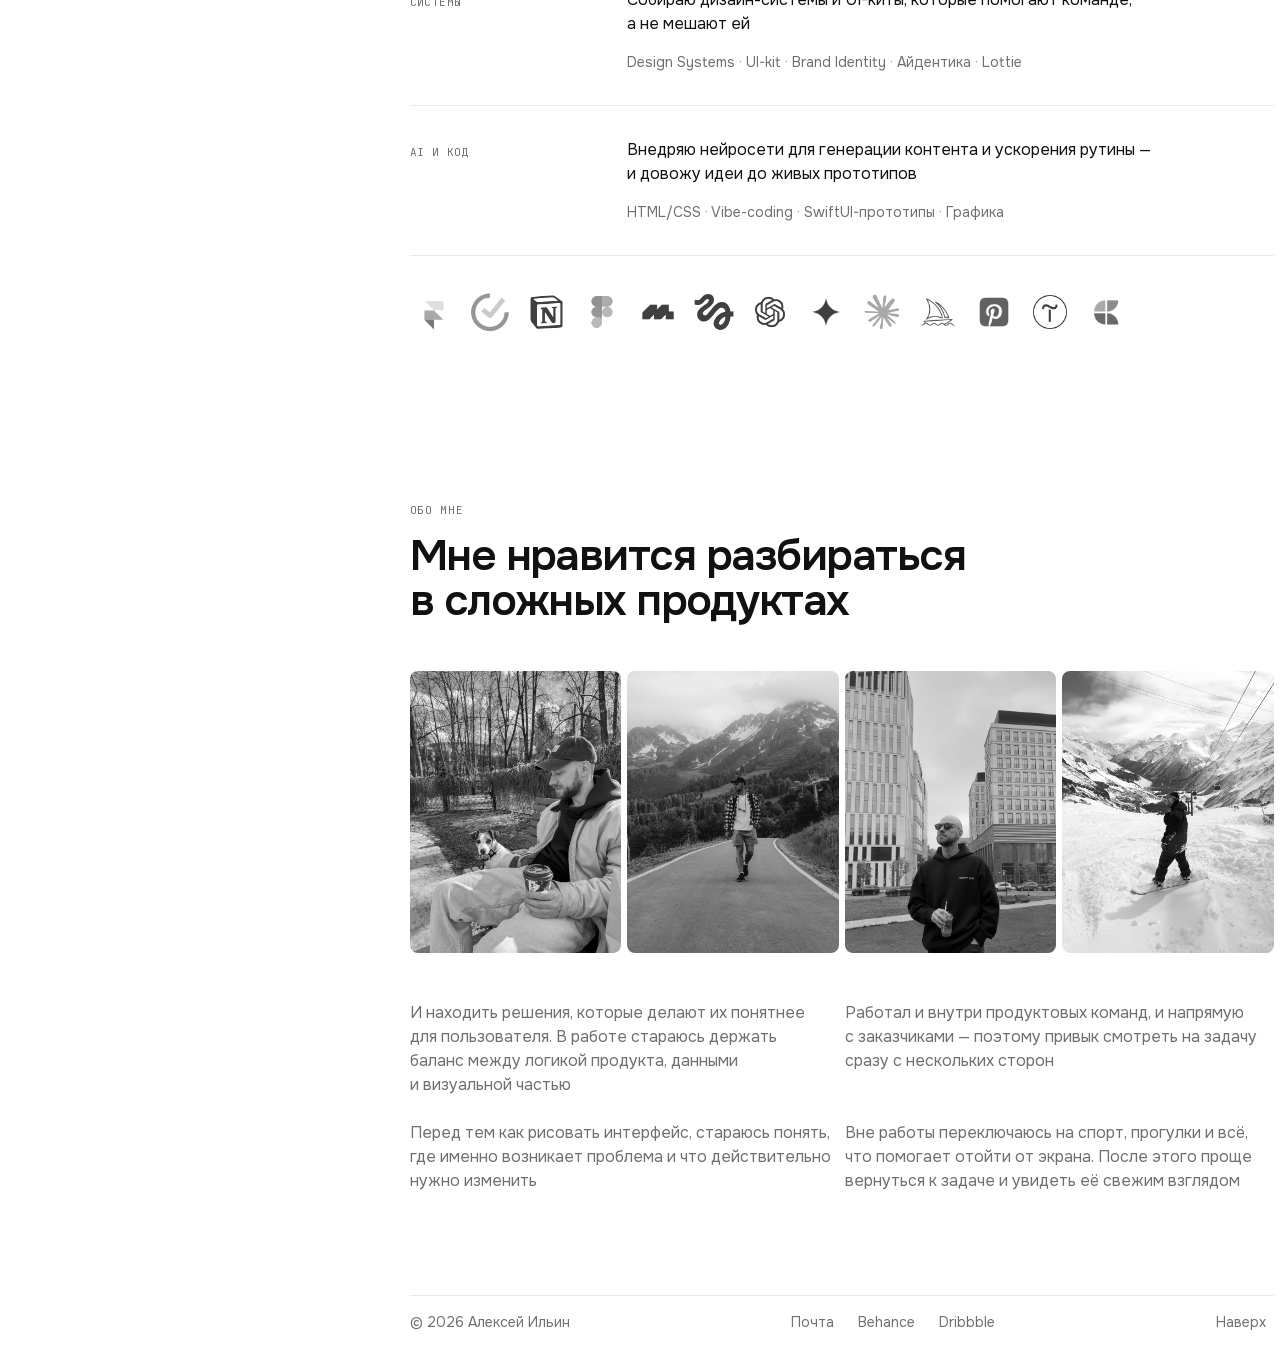
==== commit 9c8b378e: "Кнопки: убрана стрелка, текст по центру Co-Authored-By: Claude Opus 5.5 <noreply@anthropic.com>" ====
--- a/index.html
+++ b/index.html
@@ -13,7 +13,7 @@
   <link rel="icon" href="assets/favicon-64.png" sizes="64x64" type="image/png">
   <link rel="apple-touch-icon" href="assets/apple-touch-icon.png">
   <link rel="stylesheet" href="fonts.css?v=3">
-  <link rel="stylesheet" href="styles.css?v=84">
+  <link rel="stylesheet" href="styles.css?v=85">
   <!-- Яндекс Метрика: посещения, вебвизор и цели (Телеграм, резюме, кейсы, демо) -->
   <script>
     (function(m,e,t,r,i,k,a){m[i]=m[i]||function(){(m[i].a=m[i].a||[]).push(arguments)};
@@ -25,7 +25,6 @@
   </script>
 </head>
 <body>
-  <svg width="0" height="0" style="position:absolute" aria-hidden="true"><symbol id="i-arrow" viewBox="0 0 24 24"><path d="M1 12h21M15 5l7 7-7 7" fill="none" stroke="currentColor" stroke-width="1.5"/></symbol></svg>
   <noscript><div><img src="https://mc.yandex.ru/watch/113889488" style="position:absolute; left:-9999px;" alt=""></div></noscript>
   <div class="layout">
     <!-- Левая колонка: закреплена на десктопе -->
@@ -59,7 +58,7 @@
 
       <div class="contact">
         <div class="actions">
-          <a class="btn btn--primary" href="https://t.me/alexanimal" target="_blank" rel="noopener"><span class="roll"><span class="roll__line"><span>Написать в&nbsp;Телеграм</span><svg aria-hidden="true"><use href="#i-arrow"/></svg></span><span class="roll__line" aria-hidden="true"><span>Написать в&nbsp;Телеграм</span><svg aria-hidden="true"><use href="#i-arrow"/></svg></span></span></a>
+          <a class="btn btn--primary" href="https://t.me/alexanimal" target="_blank" rel="noopener"><span class="roll"><span class="roll__line"><span>Написать в&nbsp;Телеграм</span></span><span class="roll__line" aria-hidden="true"><span>Написать в&nbsp;Телеграм</span></span></span></a>
           <a class="btn" href="https://docs.google.com/document/d/1sTrpl-XUrUpNoLDVwXsISRm1s8lqDhU_dGN__ldNFXg/edit?usp=sharing" target="_blank" rel="noopener"><span class="roll"><span class="roll__line"><span>Резюме</span></span><span class="roll__line" aria-hidden="true"><span>Резюме</span></span></span></a>
         </div>
       </div>
@@ -143,7 +142,7 @@
             <div class="story__row"><h3>Решение</h3><div><p>Веер конвертов с&nbsp;инерцией, пружинами и&nbsp;хаптиком, фон подсвечивается цветом обложки. Пластинка выезжает из&nbsp;конверта и&nbsp;вращается, на&nbsp;обороте трек-лист. Есть импорт из&nbsp;Discogs, wantlist с&nbsp;ценами и&nbsp;кнопка «Слушать» в&nbsp;стримингах</p></div></div>
             <div class="story__row"><h3>Итог</h3><div><p>Приложение работает на&nbsp;iOS и&nbsp;в&nbsp;вебе, демо можно покрутить прямо здесь</p></div></div>
           </div>
-          <button class="sheet__btn" data-demo="crate.html"><span class="roll"><span class="roll__line"><span>Покрутить демо</span><svg aria-hidden="true"><use href="#i-arrow"/></svg></span><span class="roll__line" aria-hidden="true"><span>Покрутить демо</span><svg aria-hidden="true"><use href="#i-arrow"/></svg></span></span></button>
+          <button class="sheet__btn" data-demo="crate.html"><span class="roll"><span class="roll__line"><span>Покрутить демо</span></span><span class="roll__line" aria-hidden="true"><span>Покрутить демо</span></span></span></button>
         </div>
       </article>
 
@@ -273,7 +272,7 @@
 
       <footer class="footer">
         <!-- На десктопе кнопка «Написать» всегда видна в левой колонке, здесь она нужна только на телефоне -->
-        <a class="btn btn--primary footer__cta" href="https://t.me/alexanimal" target="_blank" rel="noopener"><span class="roll"><span class="roll__line"><span>Написать в&nbsp;Телеграм</span><svg aria-hidden="true"><use href="#i-arrow"/></svg></span><span class="roll__line" aria-hidden="true"><span>Написать в&nbsp;Телеграм</span><svg aria-hidden="true"><use href="#i-arrow"/></svg></span></span></a>
+        <a class="btn btn--primary footer__cta" href="https://t.me/alexanimal" target="_blank" rel="noopener"><span class="roll"><span class="roll__line"><span>Написать в&nbsp;Телеграм</span></span><span class="roll__line" aria-hidden="true"><span>Написать в&nbsp;Телеграм</span></span></span></a>
         <div class="footer__row">
           <span>© 2026 Алексей Ильин</span>
           <nav class="footer__links" aria-label="Контакты">
--- a/styles.css
+++ b/styles.css
@@ -106,22 +106,17 @@
 }
 .btn { display: grid; align-items: center; justify-items: center; background: var(--paper-2); }
 
-/* Строка с текстом и стрелкой уезжает вверх, такая же приходит снизу */
+/* Текст уезжает вверх, такой же приходит снизу */
 .roll { display: block; height: 28px; overflow: hidden; white-space: nowrap; }
-.roll__line { display: flex; align-items: center; justify-content: space-between; gap: var(--s3); height: 28px; will-change: transform; transition: transform 0.2s ease-out; }
-.roll svg { width: 20px; height: 20px; flex: none; }
+.roll__line { display: flex; align-items: center; justify-content: center; height: 28px; will-change: transform; transition: transform 0.2s ease-out; }
 @media (hover: hover) {
   .btn:hover .roll__line, .sheet__btn:hover .roll__line { transform: translateY(-100%); }
 }
 @media (max-width: 400px) {
   .actions .btn { padding: 0 12px; }
-  .roll__line { gap: var(--s2); }
-}
-@media (max-width: 340px) {
-  .actions .roll svg { display: none; }
 }
 .btn:active, .sheet__btn:active, .sheet__nav button:active, .sheet__close:active, .chip--btn:active, .demo__close:active { transform: scale(var(--press, 0.97)); }
-.btn--primary { justify-items: stretch; background: var(--btn); color: var(--paper); }
+.btn--primary { background: var(--btn); color: var(--paper); }
 
 /* На невысоких экранах ужимаем поля колонки, чтобы кнопки помещались без скролла */
 @media (max-height: 960px) and (min-width: 1025px) {
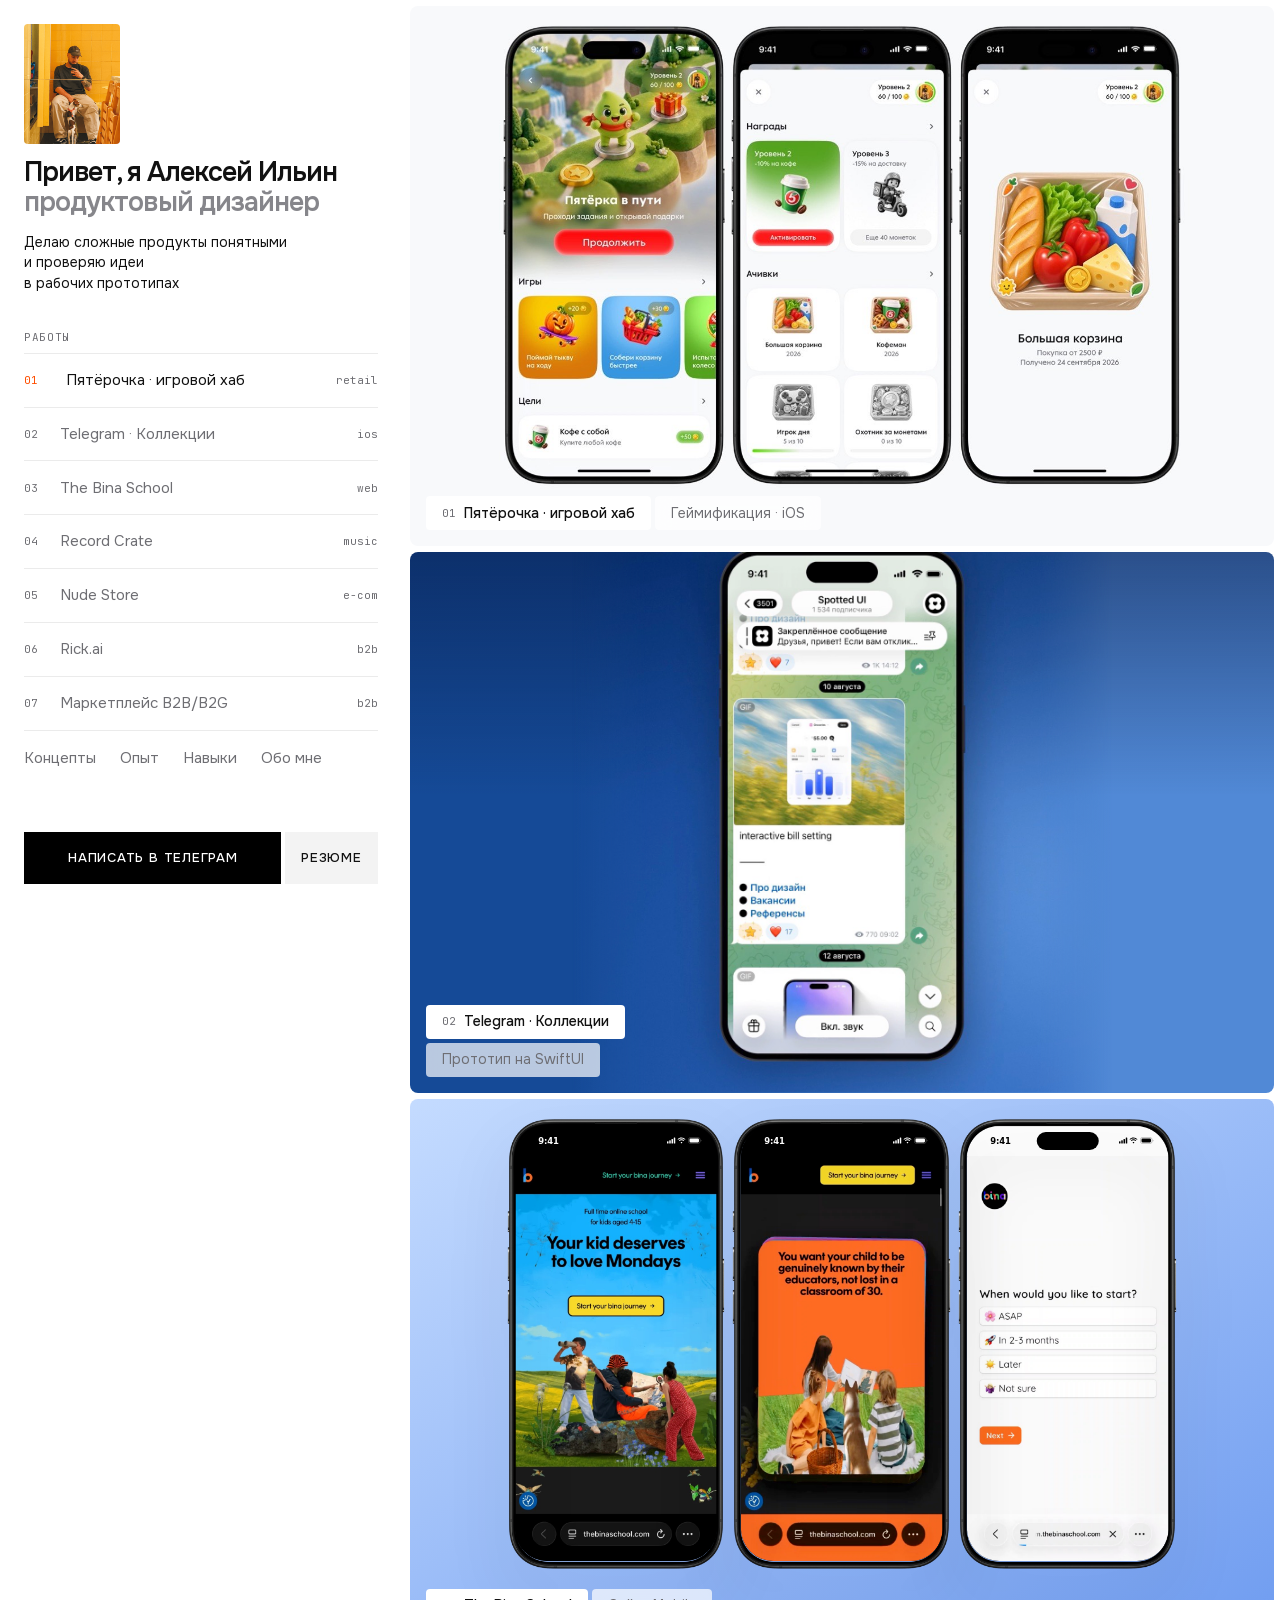
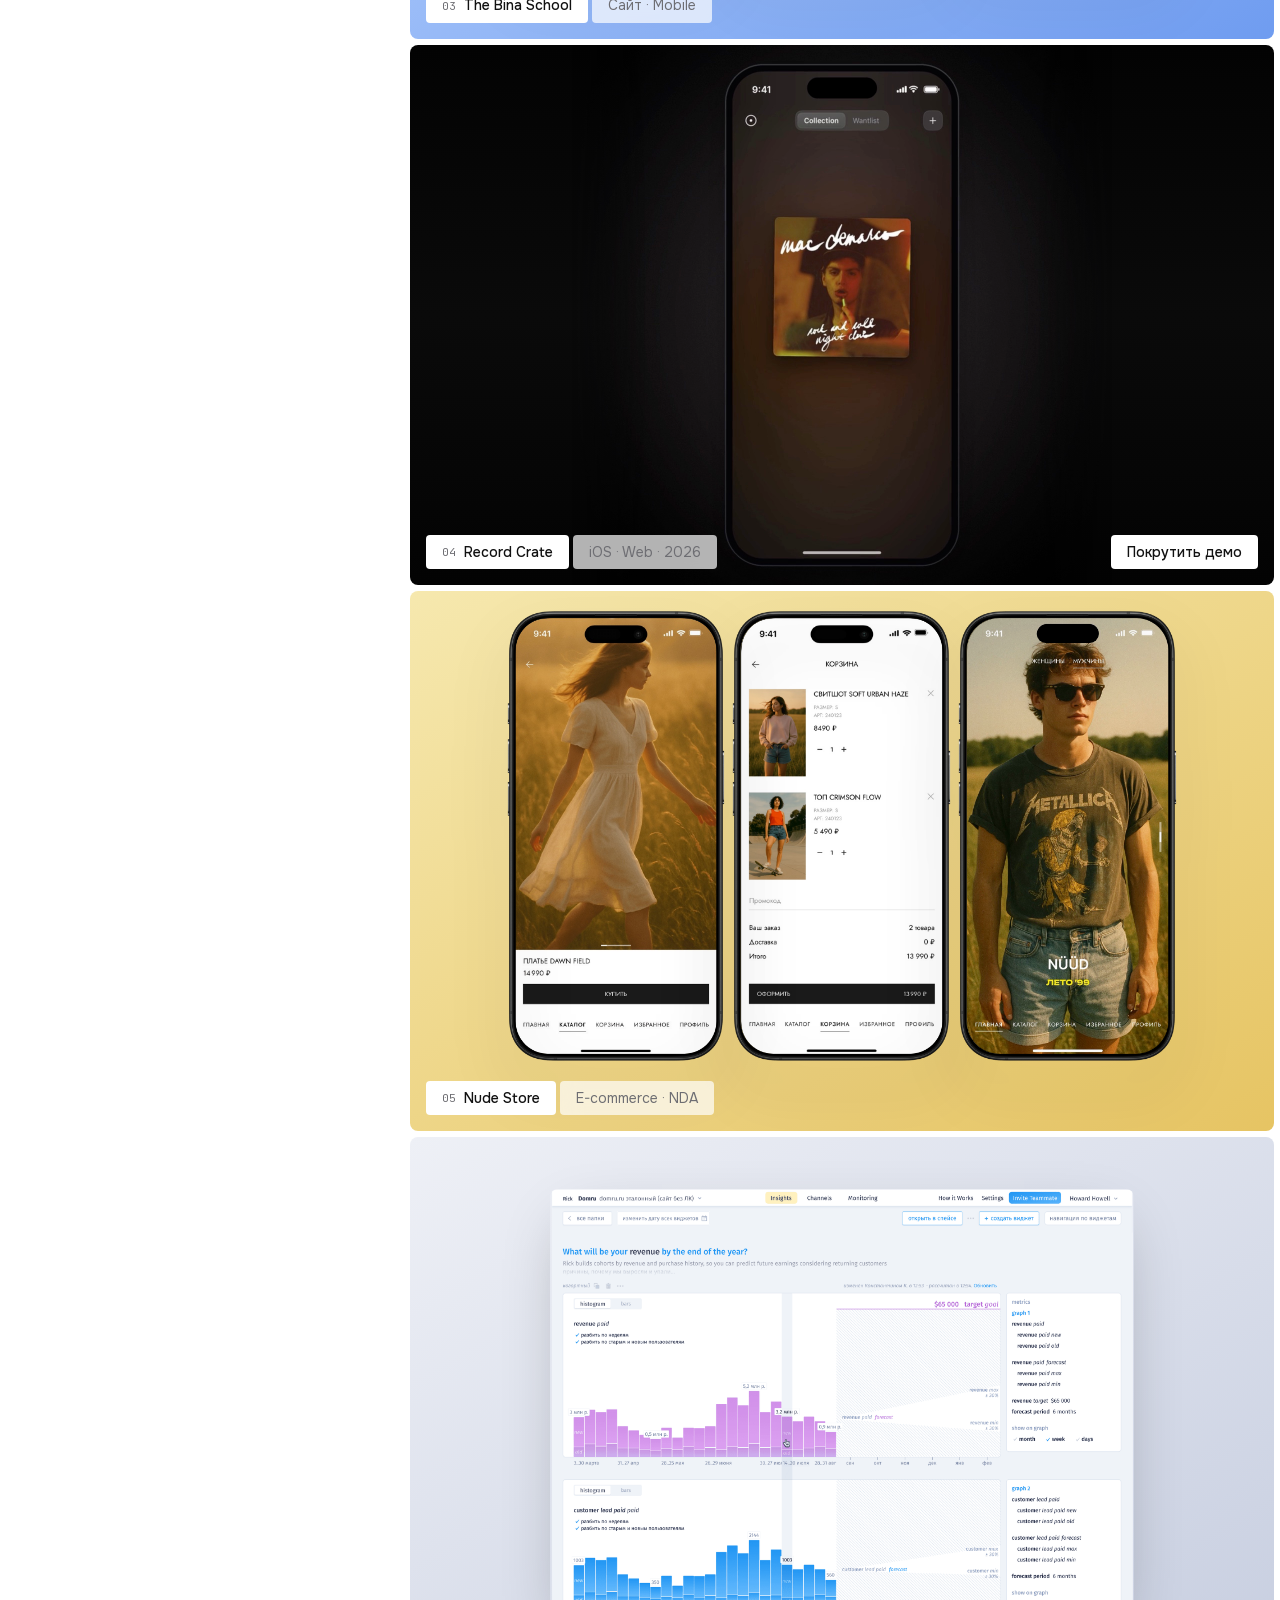
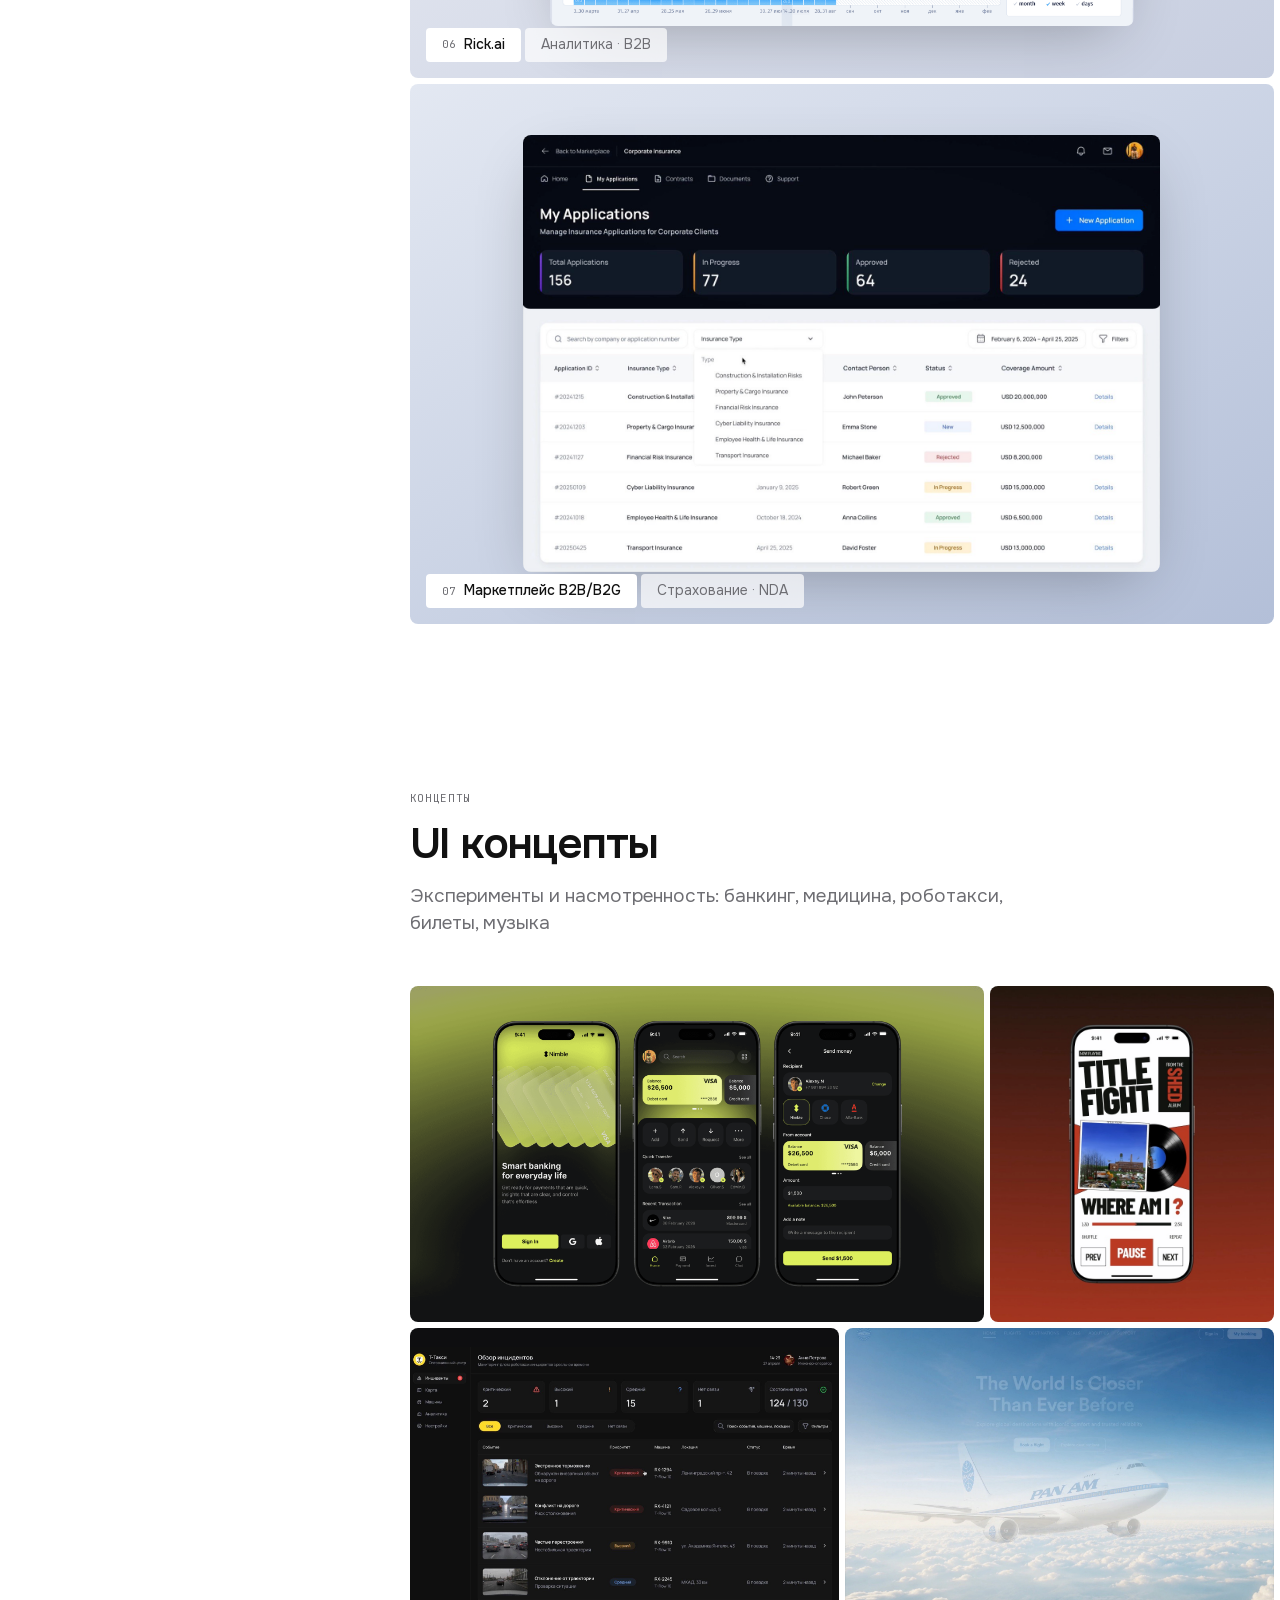
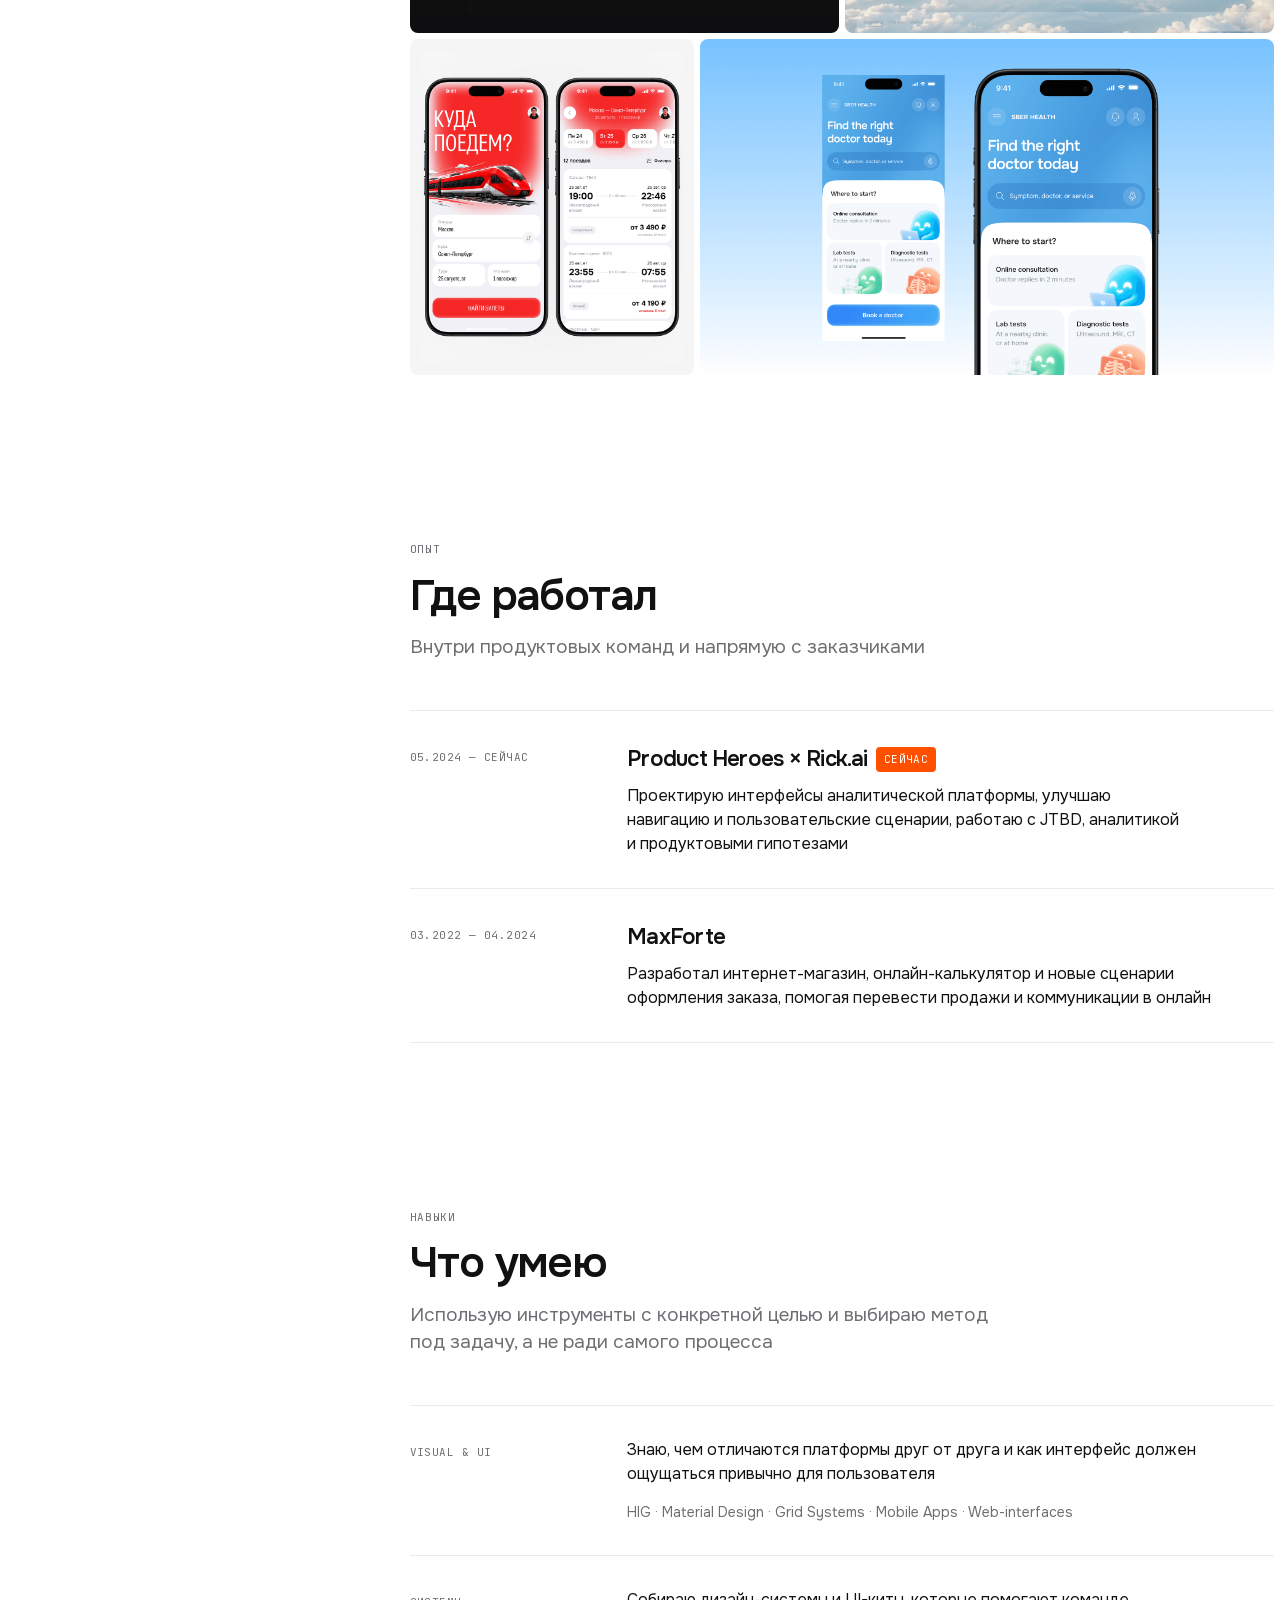
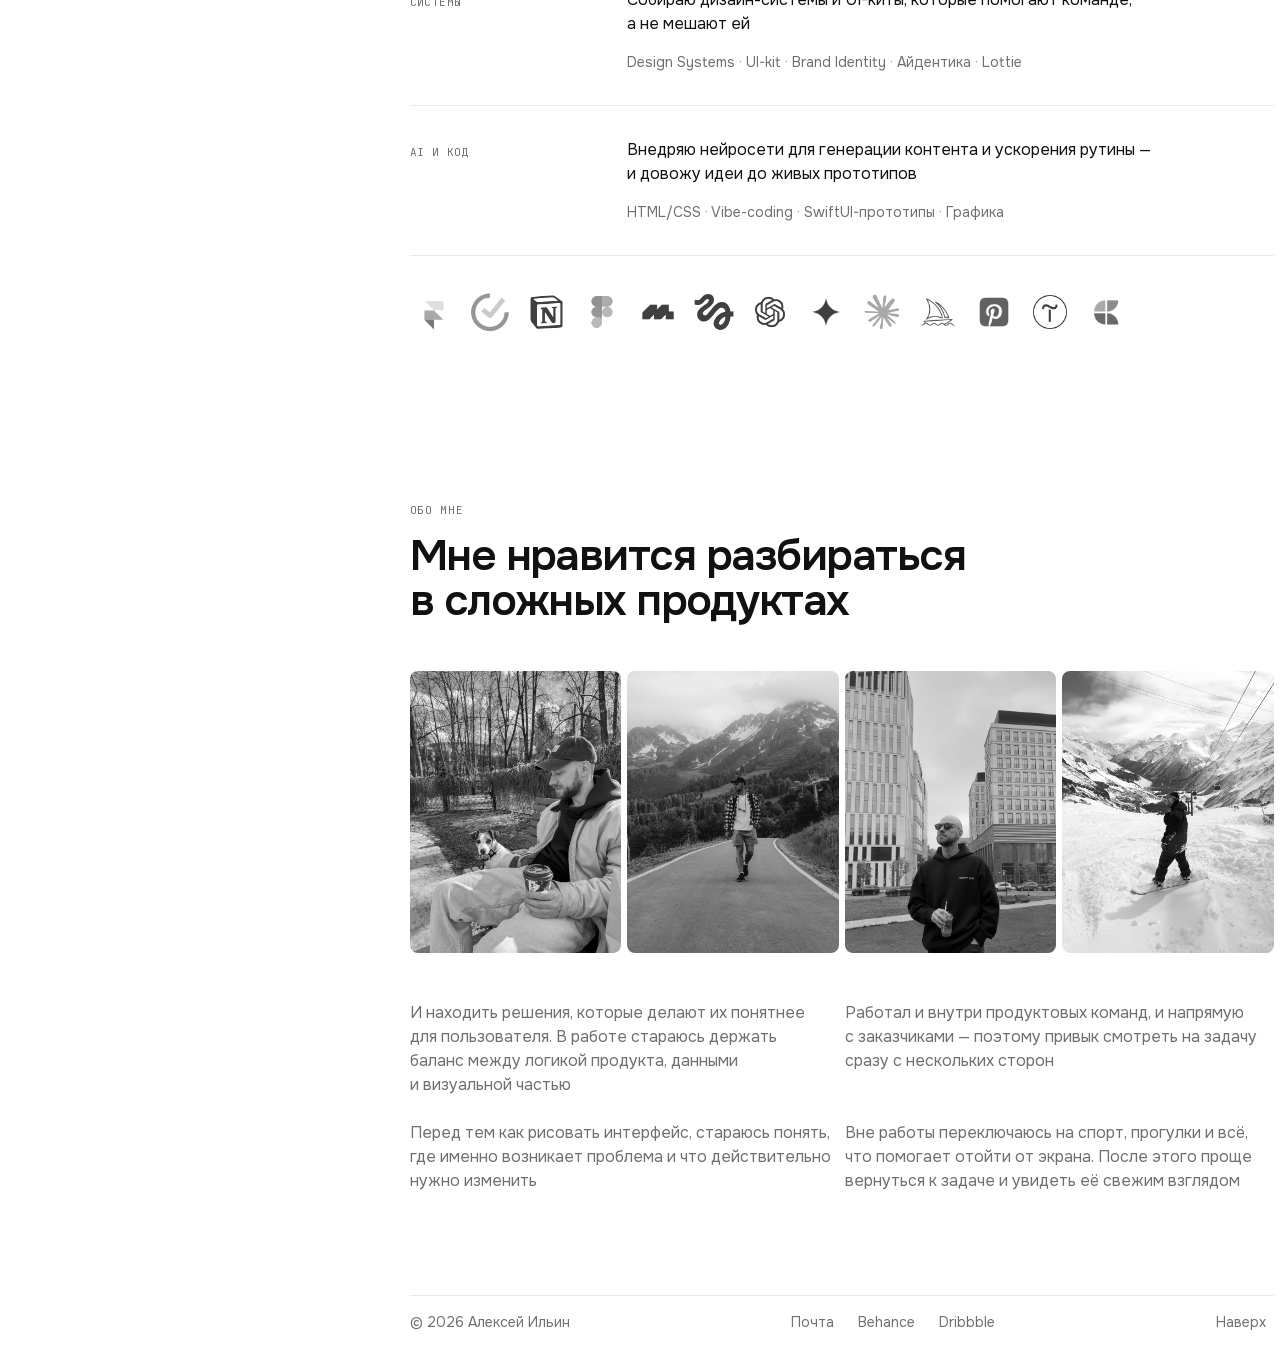
==== commit 23d6cbdd: "Скорость: сжаты обложки, ленивая загрузка, SEO-файлы, контраст и мелкий текст Co-Authored-By: Claude" ====
--- a/index.html
+++ b/index.html
@@ -8,12 +8,16 @@
   <meta name="theme-color" content="#ffffff">
   <meta property="og:title" content="Алексей Ильин — продуктовый дизайнер">
   <meta property="og:description" content="Делаю сложные продукты понятными — от аналитических платформ до интернет-магазинов">
-  <meta property="og:image" content="assets/new/crate.jpg">
+  <meta property="og:type" content="website">
+  <meta property="og:url" content="https://alexilin-design.github.io/">
+  <meta property="og:image" content="https://alexilin-design.github.io/assets/new/crate.jpg">
+  <link rel="canonical" href="https://alexilin-design.github.io/">
   <link rel="icon" href="assets/favicon-32.png" sizes="32x32" type="image/png">
   <link rel="icon" href="assets/favicon-64.png" sizes="64x64" type="image/png">
   <link rel="apple-touch-icon" href="assets/apple-touch-icon.png">
+  <link rel="preload" as="image" href="assets/work/x5.jpg" fetchpriority="high">
   <link rel="stylesheet" href="fonts.css?v=3">
-  <link rel="stylesheet" href="styles.css?v=85">
+  <link rel="stylesheet" href="styles.css?v=86">
   <!-- Яндекс Метрика: посещения, вебвизор и цели (Телеграм, резюме, кейсы, демо) -->
   <script>
     (function(m,e,t,r,i,k,a){m[i]=m[i]||function(){(m[i].a=m[i].a||[]).push(arguments)};
@@ -87,7 +91,7 @@
 
       <article class="case" id="case-02" data-index="02" style="--bg: linear-gradient(180deg, rgba(4,22,64,.5), rgba(4,22,64,0) 45%), linear-gradient(90deg, #154a97 19%, #5189d6 81%)">
         <div class="case__media case__media--contain">
-          <video class="lazy-video" muted loop playsinline preload="none" poster="assets/new/tg.jpg" data-src="assets/new/tg.mp4"></video>
+          <video class="lazy-video" muted loop playsinline preload="none" data-poster="assets/new/tg.jpg" data-src="assets/new/tg.mp4"></video>
         </div>
         <div class="case__bar">
           <span class="chip"><b>02</b> Telegram · Коллекции</span>
@@ -106,9 +110,9 @@
 
       <article class="case" id="case-03" data-index="03" style="--bg: linear-gradient(150deg,#c4dbff,#6f9cf0)">
         <div class="case__media case__media--phones">
-          <div class="device"><div class="device__screen device__screen--rec"><img src="assets/work/bina-home.jpg" alt="Главная The Bina School"></div><img class="device__frame" src="assets/iphone-frame.png" alt="" aria-hidden="true"></div>
-          <div class="device"><div class="device__screen device__screen--rec"><video class="lazy-video" muted loop playsinline preload="none" poster="assets/work/bina-cards.jpg" data-src="assets/work/bina-cards.mp4"></video></div><img class="device__frame" src="assets/iphone-frame.png" alt="" aria-hidden="true"></div>
-          <div class="device"><div class="device__screen device__screen--rec device__screen--light"><video class="lazy-video" muted loop playsinline preload="none" poster="assets/work/bina-quiz.jpg" data-src="assets/work/bina-quiz.mp4"></video></div><img class="device__frame" src="assets/iphone-frame.png" alt="" aria-hidden="true"></div>
+          <div class="device"><div class="device__screen device__screen--rec"><img src="assets/work/bina-home.jpg" alt="Главная The Bina School" loading="lazy"></div><img class="device__frame" src="assets/iphone-frame.png" alt="" aria-hidden="true" loading="lazy"></div>
+          <div class="device"><div class="device__screen device__screen--rec"><video class="lazy-video" muted loop playsinline preload="none" data-poster="assets/work/bina-cards.jpg" data-src="assets/work/bina-cards.mp4"></video></div><img class="device__frame" src="assets/iphone-frame.png" alt="" aria-hidden="true" loading="lazy"></div>
+          <div class="device"><div class="device__screen device__screen--rec device__screen--light"><video class="lazy-video" muted loop playsinline preload="none" data-poster="assets/work/bina-quiz.jpg" data-src="assets/work/bina-quiz.mp4"></video></div><img class="device__frame" src="assets/iphone-frame.png" alt="" aria-hidden="true" loading="lazy"></div>
         </div>
         <div class="case__bar">
           <span class="chip"><b>03</b> The Bina School</span>
@@ -127,7 +131,7 @@
 
       <article class="case" id="case-04" data-index="04" style="--bg: linear-gradient(180deg, #030303, #0a0a0a 50%, #030303)">
         <div class="case__media case__media--contain">
-          <video class="lazy-video" muted loop playsinline preload="none" poster="assets/new/crate.jpg" data-src="assets/new/crate.mp4"></video>
+          <video class="lazy-video" muted loop playsinline preload="none" data-poster="assets/new/crate.jpg" data-src="assets/new/crate.mp4"></video>
         </div>
         <div class="case__bar">
           <span class="chip"><b>04</b> Record Crate</span>
@@ -148,9 +152,9 @@
 
       <article class="case" id="case-05" data-index="05" style="--bg: linear-gradient(150deg,#f6e8ae,#e6c463)">
         <div class="case__media case__media--phones">
-          <div class="device"><div class="device__screen"><img src="assets/work/nude-screen-1.jpg" alt="Главная Nude Store"></div><img class="device__frame" src="assets/iphone-frame.png" alt="" aria-hidden="true"></div>
-          <div class="device"><div class="device__screen"><img src="assets/work/nude-screen-2.jpg" alt="Корзина Nude Store"></div><img class="device__frame" src="assets/iphone-frame.png" alt="" aria-hidden="true"></div>
-          <div class="device"><div class="device__screen device__screen--island"><video class="lazy-video" muted loop playsinline preload="none" poster="assets/work/nude.jpg" data-src="assets/work/nude.mp4"></video></div><img class="device__frame" src="assets/iphone-frame.png" alt="" aria-hidden="true"></div>
+          <div class="device"><div class="device__screen"><img src="assets/work/nude-screen-1.jpg" alt="Главная Nude Store" loading="lazy"></div><img class="device__frame" src="assets/iphone-frame.png" alt="" aria-hidden="true" loading="lazy"></div>
+          <div class="device"><div class="device__screen"><img src="assets/work/nude-screen-2.jpg" alt="Корзина Nude Store" loading="lazy"></div><img class="device__frame" src="assets/iphone-frame.png" alt="" aria-hidden="true" loading="lazy"></div>
+          <div class="device"><div class="device__screen device__screen--island"><video class="lazy-video" muted loop playsinline preload="none" data-poster="assets/work/nude.jpg" data-src="assets/work/nude.mp4"></video></div><img class="device__frame" src="assets/iphone-frame.png" alt="" aria-hidden="true" loading="lazy"></div>
         </div>
         <div class="case__bar">
           <span class="chip"><b>05</b> Nude Store</span>
@@ -187,7 +191,7 @@
 
       <article class="case" id="case-07" data-index="07" style="--bg: linear-gradient(150deg,#e3e8f2,#b3bfd8)">
         <div class="case__media case__media--shot">
-          <video class="lazy-video" muted loop playsinline preload="none" poster="assets/work/b2b.jpg" data-src="assets/work/b2b.mp4"></video>
+          <video class="lazy-video" muted loop playsinline preload="none" data-poster="assets/work/b2b.jpg" data-src="assets/work/b2b.mp4"></video>
         </div>
         <div class="case__bar">
           <span class="chip"><b>07</b> Маркетплейс B2B/B2G</span>
@@ -208,9 +212,9 @@
         <header class="block__head"><span class="eyebrow">Концепты</span><h2>UI концепты</h2><p>Эксперименты и&nbsp;насмотренность: банкинг, медицина, роботакси, билеты, музыка</p></header>
         <div class="bento">
           <figure class="span-4" style="--nat: 6400 / 3744"><img src="assets/concepts/c2.png" alt="Концепт банковского приложения" loading="lazy"></figure>
-          <figure class="span-2 fill" style="--nat: 1100 / 1080; --zoom: 1.25; --m-zoom: 1.5"><video class="lazy-video" muted loop playsinline preload="none" poster="assets/concepts/c5.jpg" data-src="assets/concepts/c5.mp4"></video></figure>
-          <figure class="span-3 fit" style="--fig-bg: #0e0e10; --nat: 2870 / 1788"><video class="lazy-video" muted loop playsinline preload="none" poster="assets/concepts/c3.jpg" data-src="assets/concepts/c3.mp4"></video></figure>
-          <figure class="span-3" style="--nat: 3144 / 2240"><video class="lazy-video" muted loop playsinline preload="none" poster="assets/concepts/c7.jpg" data-src="assets/concepts/c7.mp4"></video></figure>
+          <figure class="span-2 fill" style="--nat: 1100 / 1080; --zoom: 1.25; --m-zoom: 1.5"><video class="lazy-video" muted loop playsinline preload="none" data-poster="assets/concepts/c5.jpg" data-src="assets/concepts/c5.mp4"></video></figure>
+          <figure class="span-3 fit" style="--fig-bg: #0e0e10; --nat: 2870 / 1788"><video class="lazy-video" muted loop playsinline preload="none" data-poster="assets/concepts/c3.jpg" data-src="assets/concepts/c3.mp4"></video></figure>
+          <figure class="span-3" style="--nat: 3144 / 2240"><video class="lazy-video" muted loop playsinline preload="none" data-poster="assets/concepts/c7.jpg" data-src="assets/concepts/c7.mp4"></video></figure>
           <figure class="span-2 fill" style="--fig-bg: #f5f5f5; --nat: 4400 / 4320; --zoom: 0.92"><img src="assets/concepts/c6.png" alt="Концепт покупки ж/д билетов" loading="lazy"></figure>
           <figure class="span-4" style="--nat: 6400 / 3744"><img src="assets/concepts/c1.png" alt="Концепт медицинского приложения" loading="lazy"></figure>
         </div>
@@ -249,7 +253,7 @@
           </div>
         </div>
         <div class="tools" aria-label="Инструменты">
-          <img src="assets/tools/t1.png" alt=""><img src="assets/tools/t2.png" alt=""><img src="assets/tools/t3.png" alt=""><img src="assets/tools/t4.png" alt=""><img src="assets/tools/t5.png" alt=""><img src="assets/tools/t6.png" alt=""><img src="assets/tools/t7.png" alt=""><img src="assets/tools/t8.png" alt=""><img src="assets/tools/t9.png" alt=""><img src="assets/tools/t10.png" alt=""><img src="assets/tools/t11.png" alt=""><img src="assets/tools/t12.png" alt=""><img src="assets/tools/t13.png" alt="">
+          <img src="assets/tools/t1.png" alt="" loading="lazy"><img src="assets/tools/t2.png" alt="" loading="lazy"><img src="assets/tools/t3.png" alt="" loading="lazy"><img src="assets/tools/t4.png" alt="" loading="lazy"><img src="assets/tools/t5.png" alt="" loading="lazy"><img src="assets/tools/t6.png" alt="" loading="lazy"><img src="assets/tools/t7.png" alt="" loading="lazy"><img src="assets/tools/t8.png" alt="" loading="lazy"><img src="assets/tools/t9.png" alt="" loading="lazy"><img src="assets/tools/t10.png" alt="" loading="lazy"><img src="assets/tools/t11.png" alt="" loading="lazy"><img src="assets/tools/t12.png" alt="" loading="lazy"><img src="assets/tools/t13.png" alt="" loading="lazy">
         </div>
       </section>
 
@@ -301,6 +305,6 @@
     <p class="demo__hint">Тяните веер мышью · <a href="crate.html" target="_blank" rel="noopener">открыть на&nbsp;весь экран ↗</a></p>
   </dialog>
 
-  <script src="main.js?v=24" defer></script>
+  <script src="main.js?v=25" defer></script>
 </body>
 </html>
--- a/styles.css
+++ b/styles.css
@@ -4,7 +4,7 @@
   --ink: #111111;
   --btn: #000000;
   --ink-2: #6e6e73;
-  --ink-3: #a1a1a6;
+  --ink-3: #6e6e73;
   --line: rgba(0, 0, 0, 0.08);
   --accent: #ff4f00;
 
@@ -69,7 +69,7 @@
 .profile__photo { width: 96px; aspect-ratio: 4 / 5; height: auto; border-radius: var(--r-sm); object-fit: cover; object-position: 50% 30%; flex: none; }
 /* Размер ограничен шириной колонки: имя занимает 11.7em и должно влезать в одну строку */
 .profile h1 { font-weight: 600; font-size: min(var(--fs-h1), calc((max(360px, 32vw) - 56px) / 11.7)); line-height: 1.1; letter-spacing: -0.035em; }
-.profile h1 span { color: var(--ink-3); }
+.profile h1 span { color: #86868b; }
 /* После запятой пробел выглядит шире обычного: хвост запятой оставляет лишний просвет */
 .profile h1 i { font-style: normal; margin-right: -0.11em; }
 
@@ -394,6 +394,11 @@
   .footer__cta { display: grid; margin-bottom: var(--s5); }
 }
 
+/* На телефоне подписи не мельче 12px */
+@media (max-width: 640px) {
+  :root { --fs-xs: 12px; }
+}
+
 @media (prefers-reduced-motion: reduce) {
   *, *::before, *::after { animation-duration: 0.01ms !important; animation-iteration-count: 1 !important; transition-duration: 0.01ms !important; }
   .reveal { opacity: 1; transform: none; }
